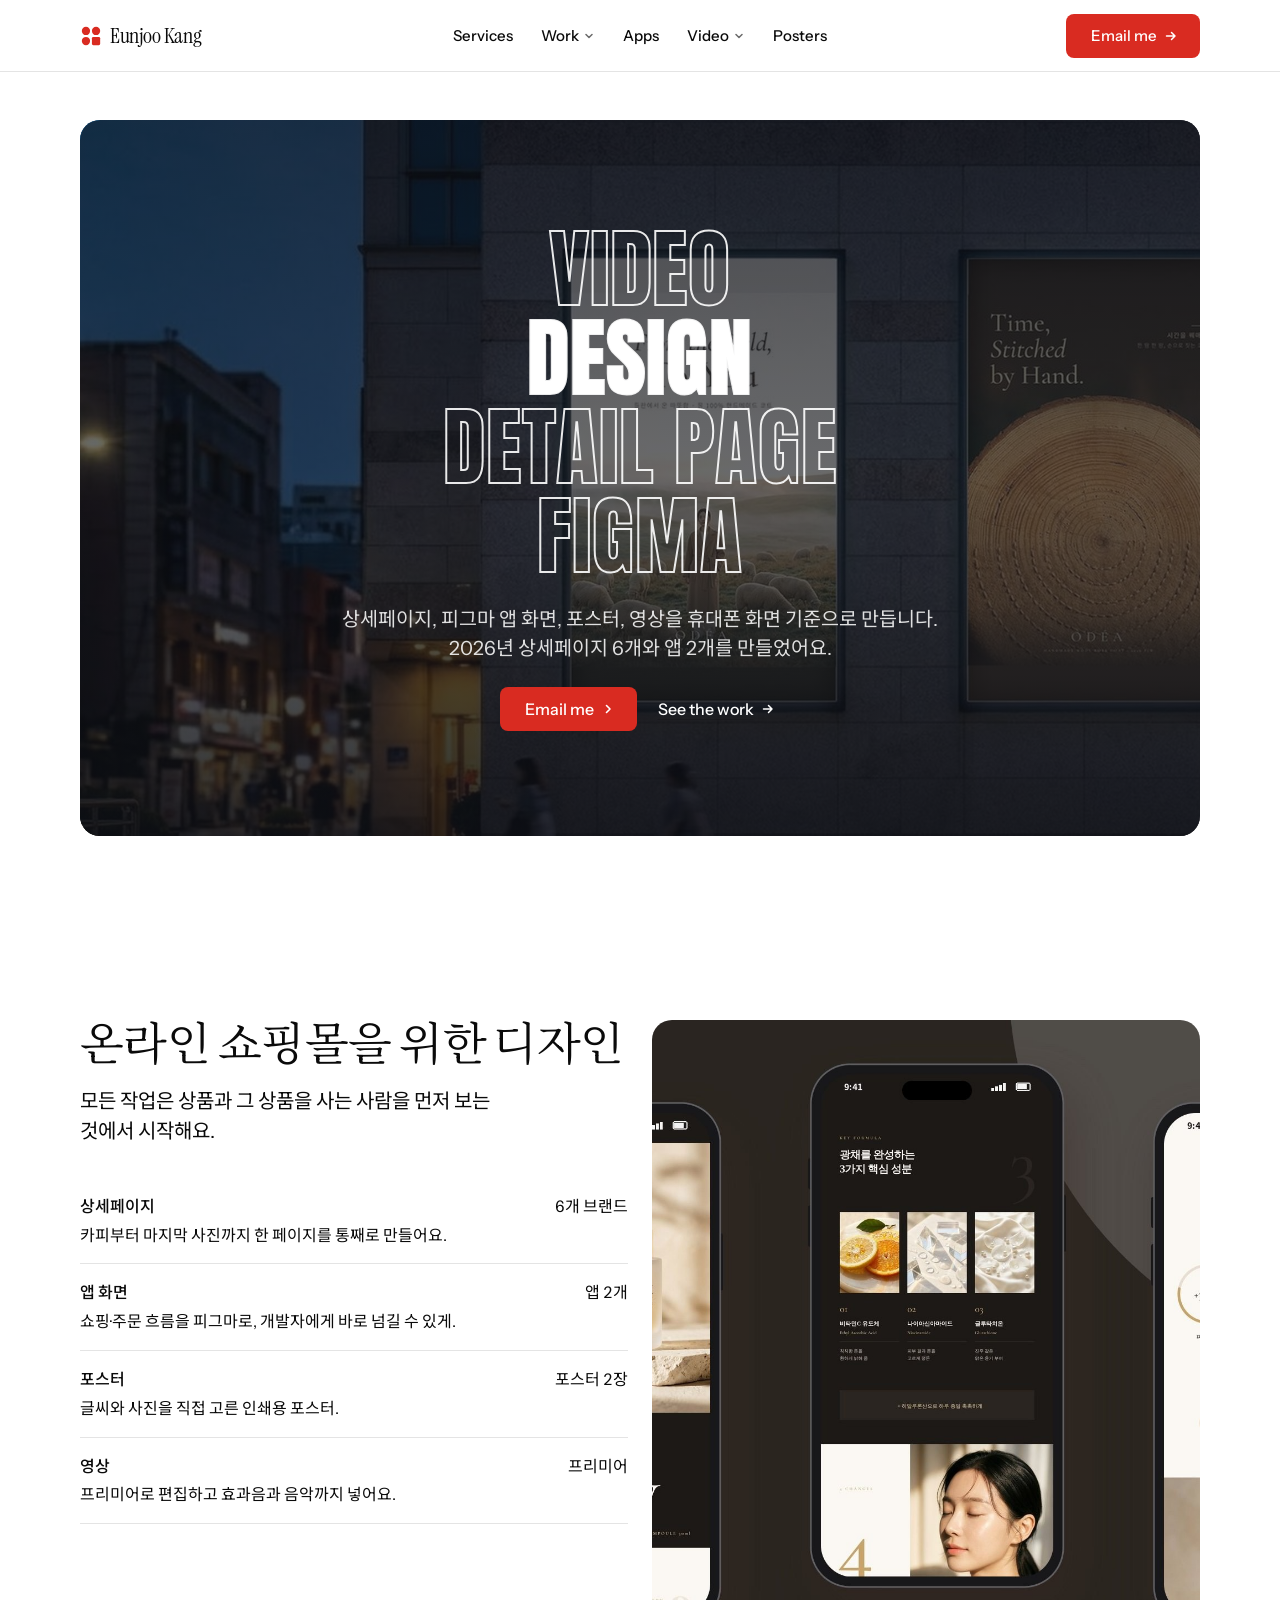
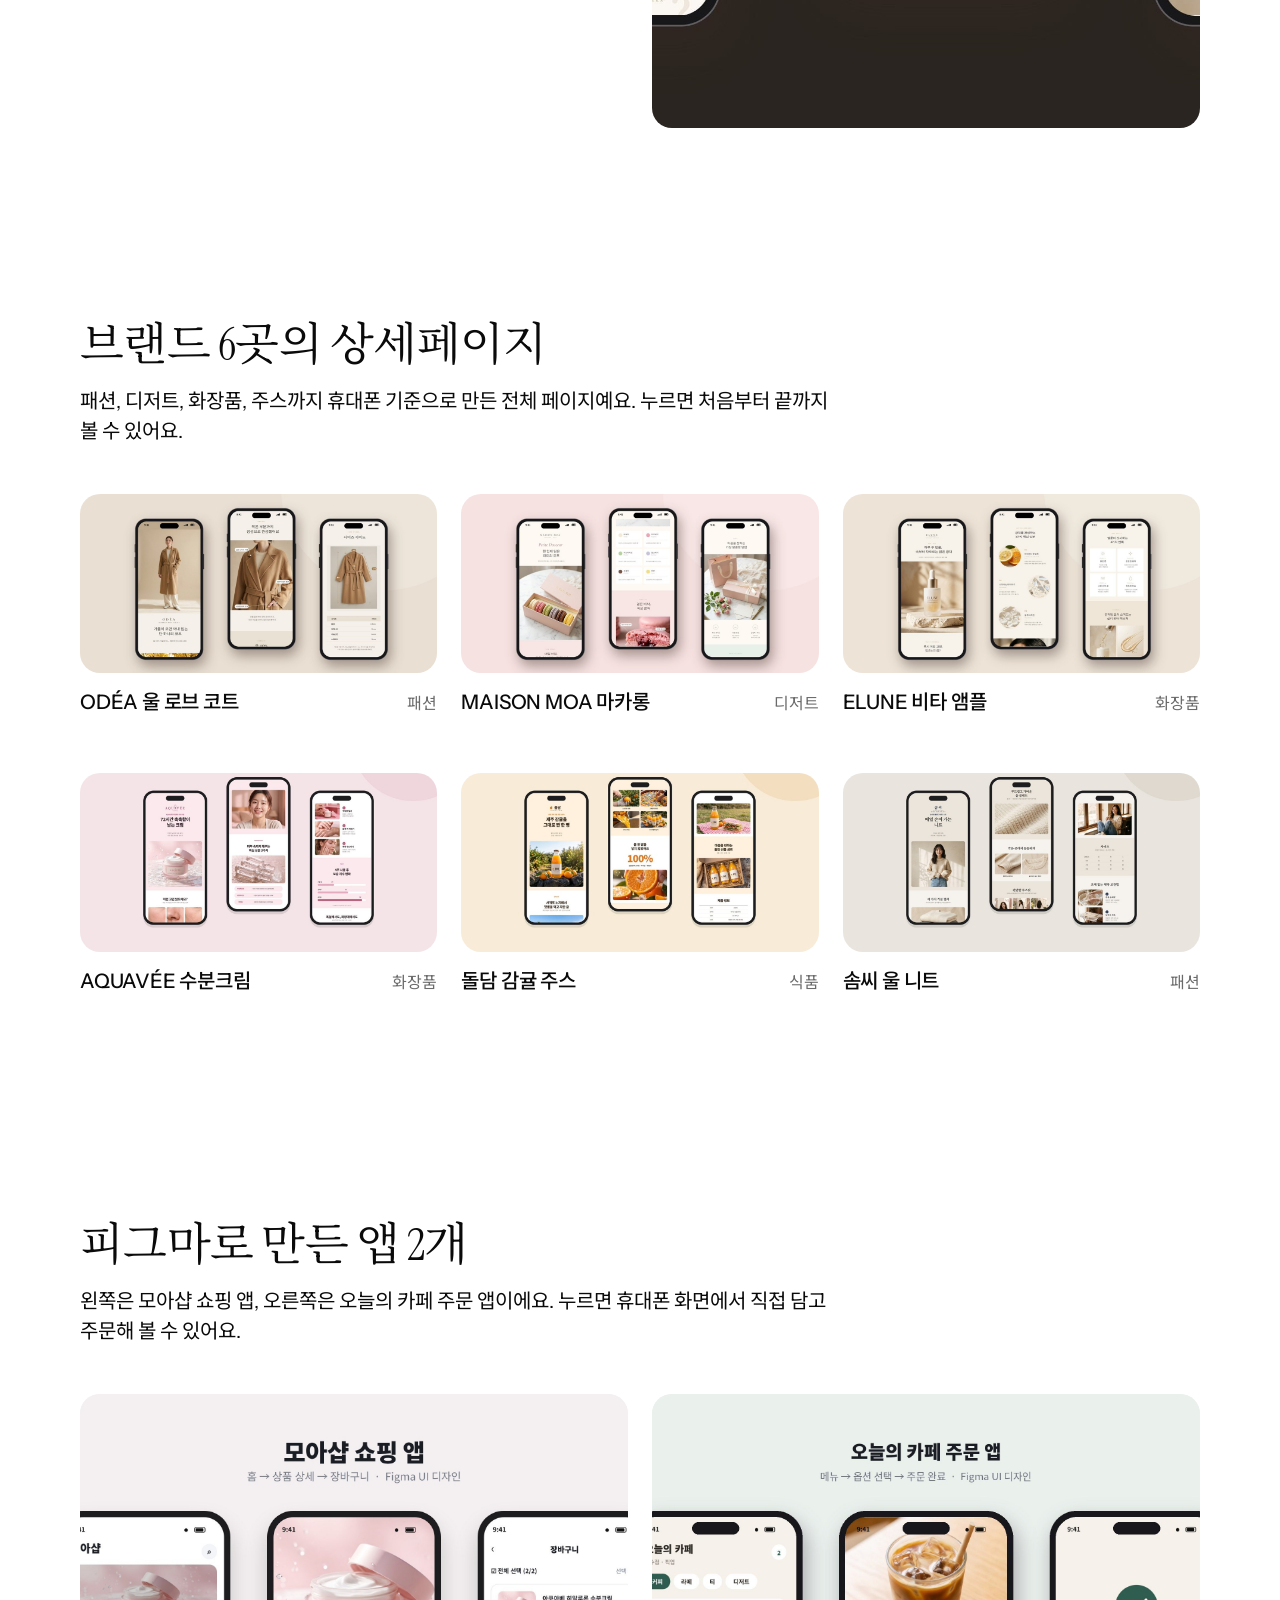
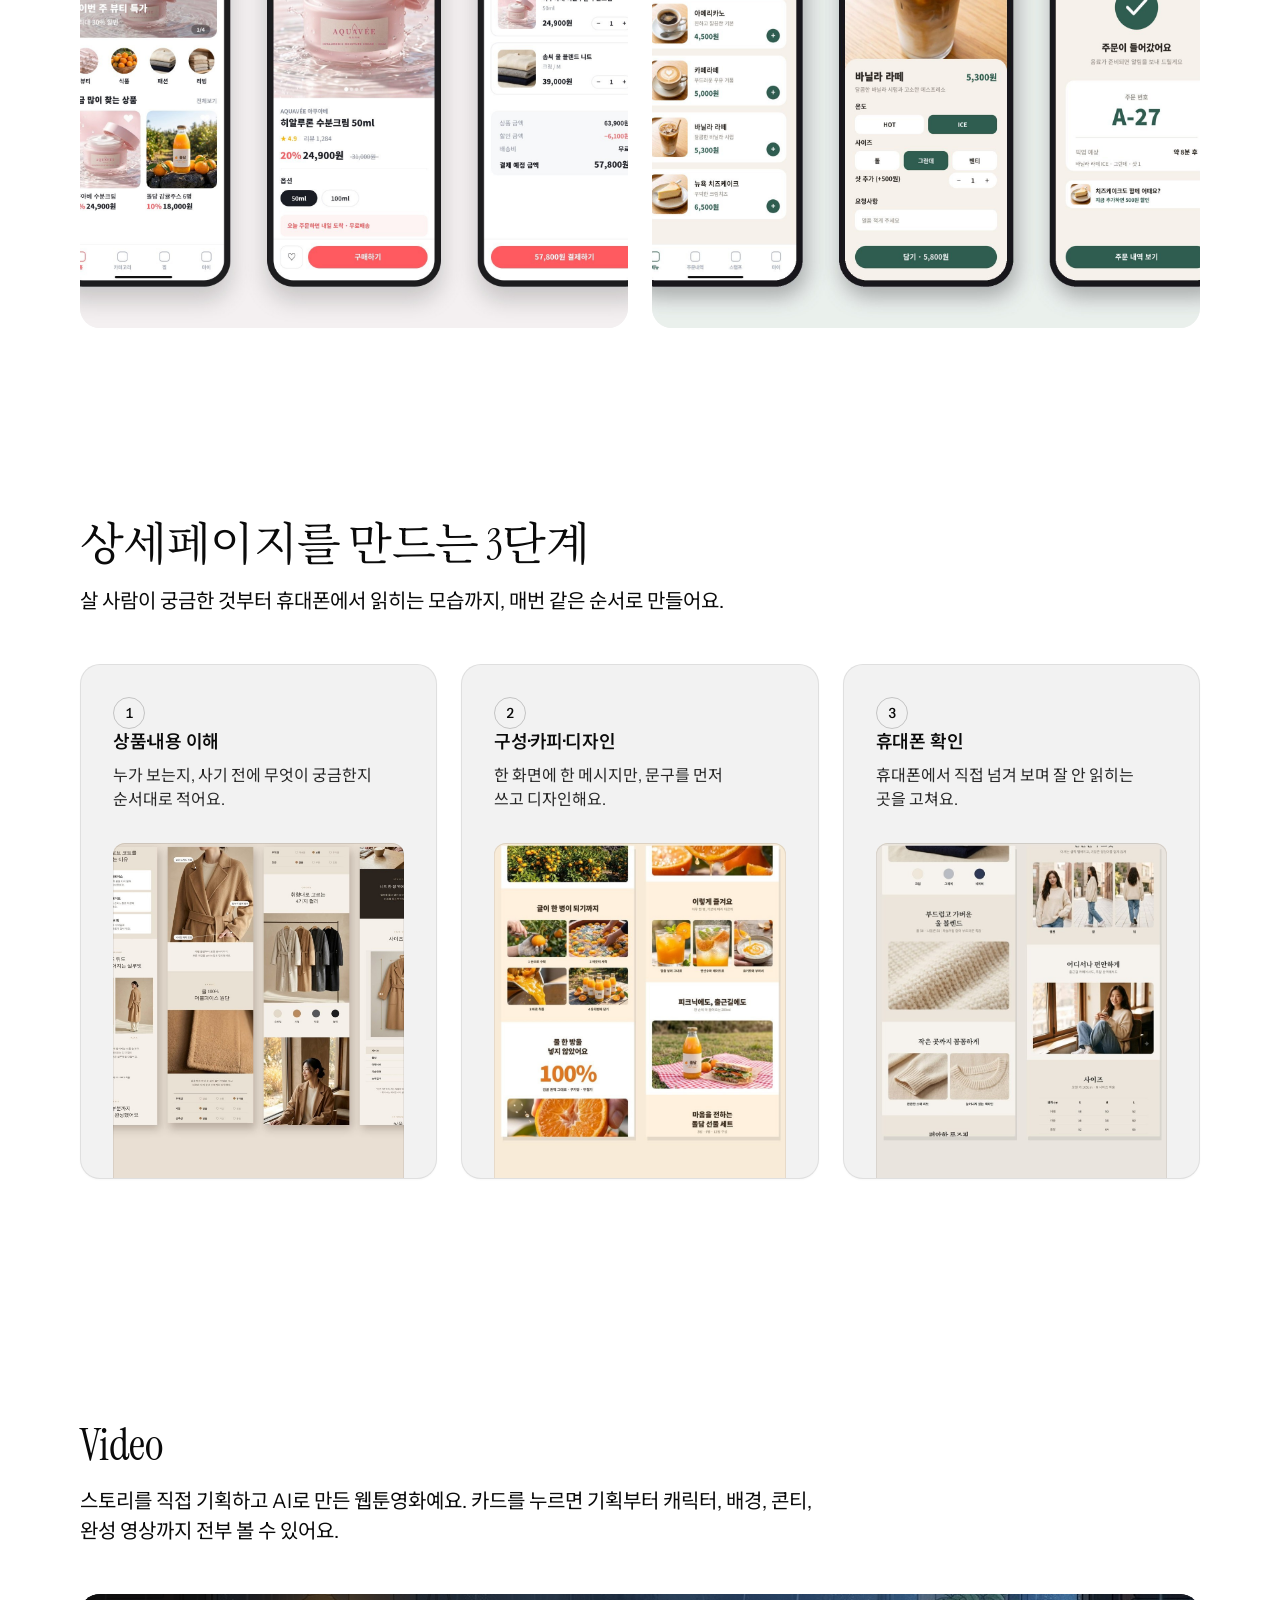
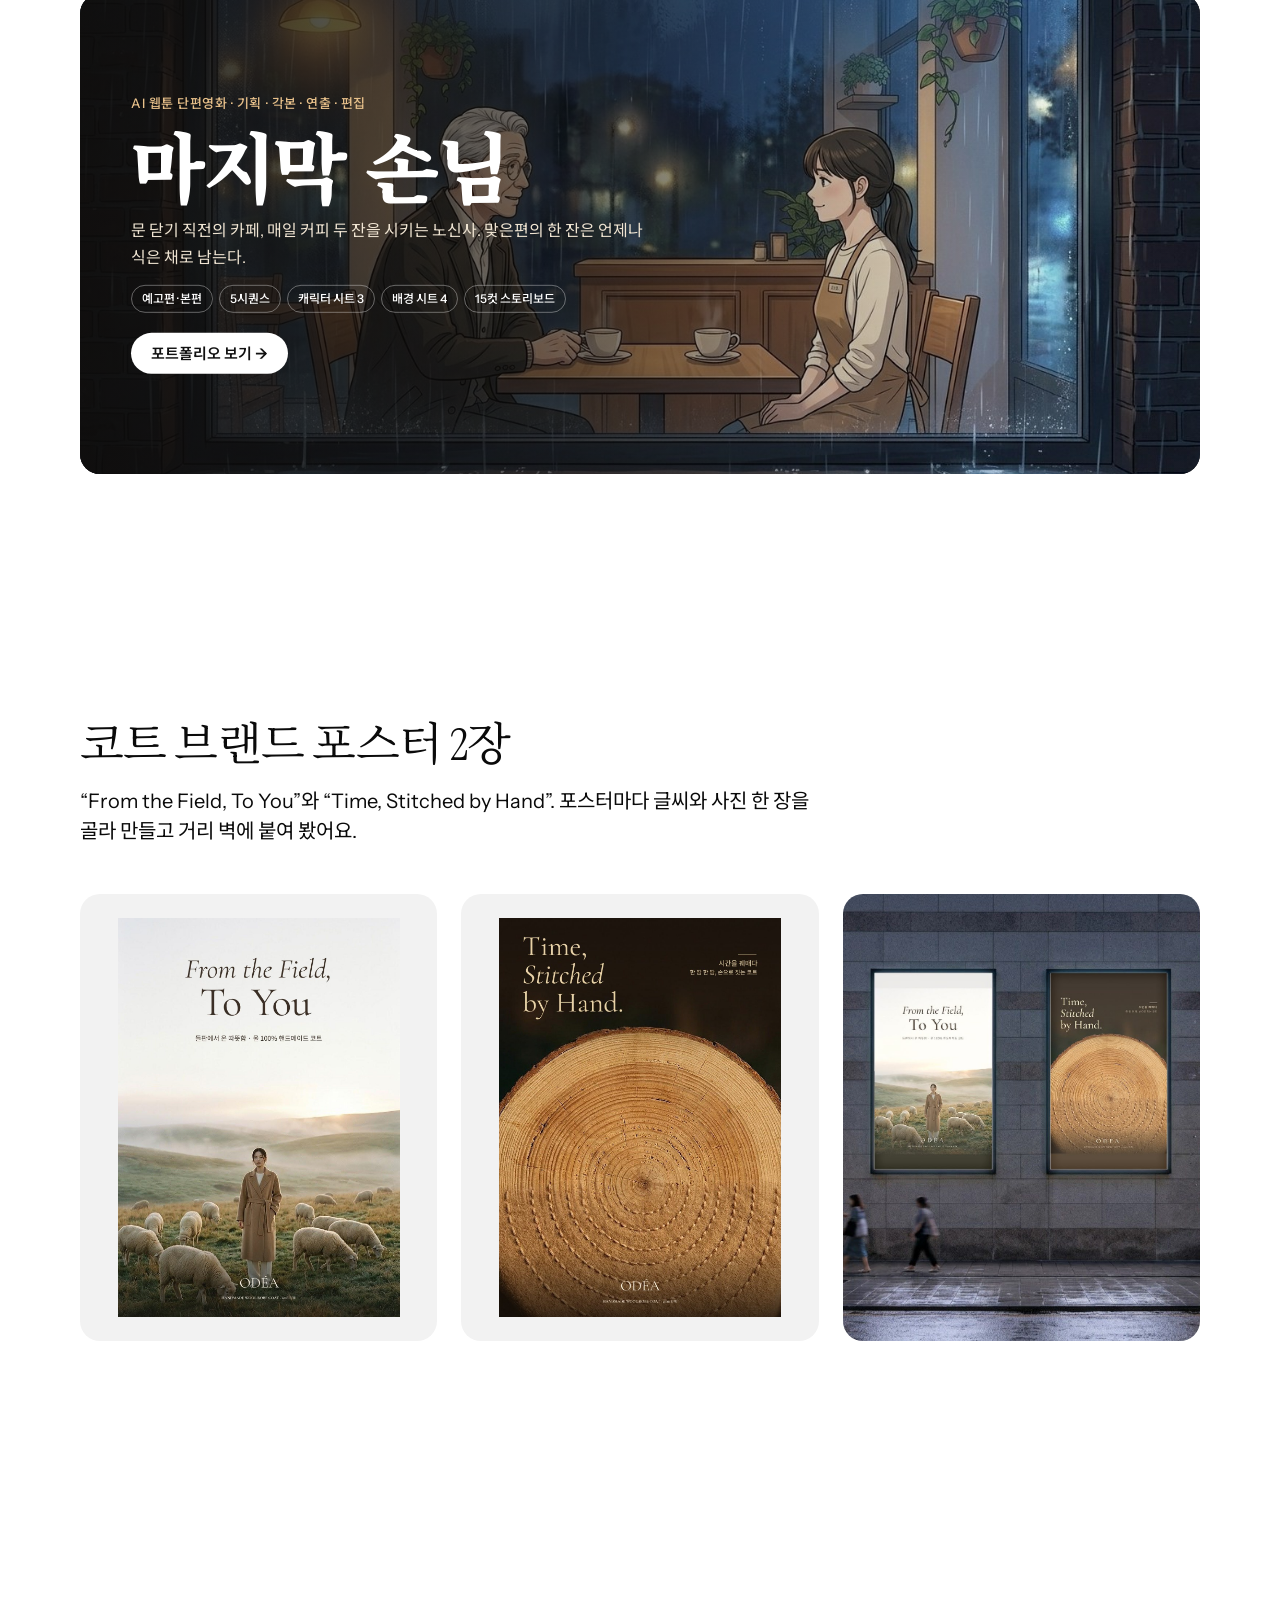
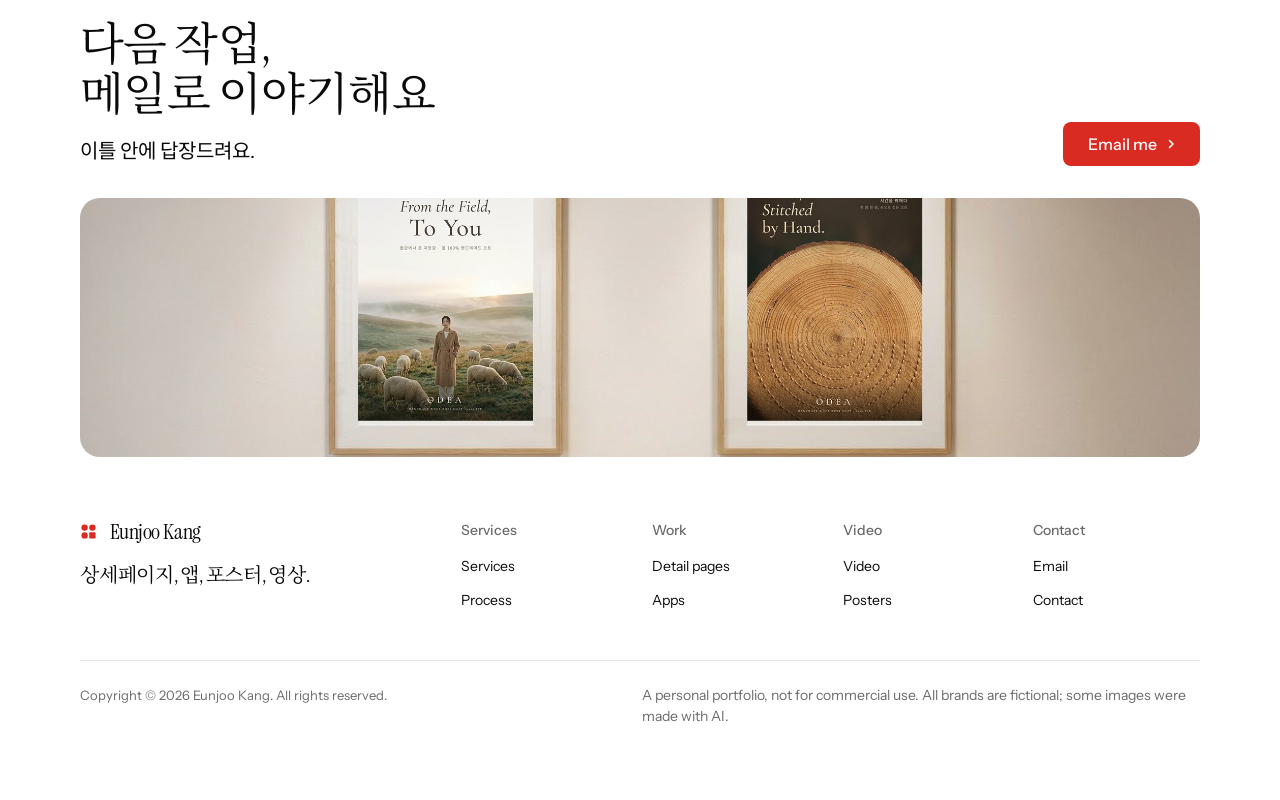
==== index.html @ cfdccb3b "포트폴리오_강은주" ====
<!doctype html><html><head><meta charset=utf8><meta name=viewport content="width=device-width,initial-scale=1,viewport-fit=cover"><style>:root{color-scheme:light;box-sizing:border-box;padding-top:env(safe-area-inset-top,0px);padding-bottom:env(safe-area-inset-bottom,0px)}html{scroll-padding-top:env(safe-area-inset-top,0px)}body{margin:0;padding:0;font:14px -apple-system,BlinkMacSystemFont,sans-serif;background:#fff;color:#000}img{max-width:100%}[hidden]:not([hidden=until-found i]){display:none!important}</style></head><body>
<title>Eunjoo Kang Portfolio</title>
<script>(function(h){h.lang="ko";h.dataset.type="service";h.dataset.radius="soft";h.dataset.buttons="arrow";h.setAttribute("data-motion","")})(document.documentElement)</script>
<meta name="description" content="강은주(Eunjoo Kang) 포트폴리오: 상세페이지, 피그마 앱 화면, 포스터, 영상.">
<meta name="site-kind" content="other">
<meta name="page-type" content="service">
<link rel="preconnect" href="https://fonts.googleapis.com">
<link rel="preconnect" href="https://fonts.gstatic.com" crossorigin>
<link href="https://fonts.googleapis.com/css2?family=Anton&family=Instrument+Serif&family=Instrument+Sans:wdth,wght@75..100,400..600&family=Noto+Sans+KR:wght@400;500;600;700;800;900&family=Noto+Serif+KR:wght@400&display=swap" rel="stylesheet">
<link rel="stylesheet" href="assets/system.css">
<link rel="stylesheet" href="assets/ui/cards.css">
<link rel="stylesheet" href="assets/motion/motion.css">
<link rel="stylesheet" href="assets/backgrounds/backgrounds.css">
<link rel="stylesheet" href="assets/layout/layout.css">
<link rel="stylesheet" href="assets/icons/icon.css">
<link rel="stylesheet" href="apps.css">
<style>
:root {
  --p-bg: #ffffff; --p-surface: #f2f2f2; --p-ink: #0a0a0a; --p-muted: #6b6b6b;
  --p-accent: #d92b21; --p-accent-ink: #ffffff; --p-action: #d92b21; --p-action-ink: #ffffff;
  --p-inv-bg: #000000; --p-inv-surface: #010101; --p-inv-ink: #ffffff; --p-inv-muted: #868686;
  --p-inv-accent: #d92b21; --p-inv-accent-ink: #ffffff; --p-inv-action: #d92b21; --p-inv-action-ink: #ffffff;
  --font-display: "Instrument Serif", "Noto Serif KR", Georgia, serif;
  --font-text: "Instrument Sans", "Noto Sans KR", system-ui, sans-serif;
  --display-weight: 400;
  --display-tracking: -0.012em;
  --display-tracking-xl: -0.016em;
  --ly-scale: 1.12;
}
</style>
<script src="assets/backgrounds/backgrounds.js"></script>
<!-- page CSS: only what sits inside a visual -->
<style>
  #work .tile__media { --tile-ratio: 2 / 1; }
  #apps .frame { --ratio: 66.6667%; }
  #films .frame { --ratio: 56.25%; background: var(--ink); }
  #films .frame > .frame__img { object-fit: cover; }
  #process .panel { --p-h: 336px; }
  #posters .tile__media { --tile-ratio: 4 / 5; }
  #posters .tile--poster .tile__media > img { object-fit: contain; padding: var(--s-5); }
  @media (min-width: 1024px) and (max-width: 1279px) {
    #process .grid > .card { grid-column: span 4; }
  }
  @media (min-width: 640px) and (max-width: 1023px) {
    #process .grid { grid-template-columns: repeat(3, minmax(0, 1fr)); }
    #process .grid > .card { grid-column: auto; }
    #process .panel { --p-h: 380px; }
    #work .grid, #posters .grid, #apps .grid, #films .grid { grid-template-columns: repeat(2, minmax(0, 1fr)); }
    #work .grid > .tile, #posters .grid > .tile, #apps .grid > .frame, #films .grid > .frame { grid-column: auto; }
    #posters .tile__media { --tile-ratio: 3 / 4; }
    #posters .tile--street { display: none; }
  }
  @media (max-width: 639px) {
    #process .panel { --p-h: 280px; }
    #services .frame--fill { height: 140px; min-height: 140px; }
    #work .grid { grid-template-columns: repeat(2, minmax(0, 1fr)); }
    #work .grid > .tile { grid-column: auto; }
    #posters .grid { grid-template-columns: minmax(0, 1fr); }
    #posters .grid > .tile { grid-column: auto; }
    #posters .tile--street .tile__media { --tile-ratio: 16 / 9; }
    #work .tile__media { --tile-ratio: 16 / 10; }
  }
  /* hero: the typing loop over the photograph (four outline lines fill white one by one, then the name types) */
  .sr-only { position: absolute; width: 1px; height: 1px; overflow: hidden; clip-path: inset(50%); white-space: nowrap; }
  .hero--film .hero__media { position: relative; }
  .hero--film .hero__media::after { content: ""; position: absolute; inset: 0; z-index: 1; border-radius: inherit;
    background: linear-gradient(to bottom, rgba(14, 16, 22, .74), rgba(14, 16, 22, .62) 50%, rgba(14, 16, 22, .86)); }
  .type-hero { position: absolute; inset: 0; z-index: 2; display: flex; flex-direction: column; align-items: center; justify-content: center;
    gap: var(--s-5); padding: var(--s-6); text-align: center; color: #fff; }
  .type-hero .hero__lead { color: rgba(255, 255, 255, .86); max-width: 46ch; margin: 0; }
  .type-hero .btn-row { justify-content: center; }
  .type-hero .btn--secondary { color: #fff; }
  .type-hero .ly-play { position: absolute; right: var(--s-6); bottom: var(--s-6); }
  .hero-stage { display: grid; place-items: center; min-height: calc(4 * clamp(30px, min(9vw, 9.5vh), 120px) * 1.04); }
  .hero-stage > * { grid-area: 1 / 1; }
  .hero-lines { display: flex; flex-direction: column; align-items: center; transition: opacity .5s ease, transform .5s ease;
    font: 400 clamp(30px, min(9vw, 9.5vh), 120px)/1.04 "Anton", "Arial Narrow", Impact, sans-serif; letter-spacing: .01em; }
  .hero-lines.is-gone { opacity: 0; transform: scale(.96); pointer-events: none; }
  .line { color: transparent; -webkit-text-stroke: 2px rgba(255, 255, 255, .9); text-decoration: none; transition: color .35s ease;
    opacity: 0; transform: translateY(40%); animation: rise .8s cubic-bezier(.2, .7, .2, 1) forwards; }
  .line:nth-child(2) { animation-delay: .15s; } .line:nth-child(3) { animation-delay: .3s; } .line:nth-child(4) { animation-delay: .45s; }
  @keyframes rise { to { opacity: 1; transform: none; } }
  .line.is-fill, .line:hover, .line:focus-visible { color: #fff; }
  .hero-name { visibility: hidden; margin: 0; white-space: pre-line; color: #fff;
    font: 400 clamp(32px, min(5.4vw, 7.8vh), 76px)/1.1 "Anton", "Arial Narrow", Impact, sans-serif; letter-spacing: .03em; }
  .hero-name.is-on { visibility: visible; }
  .caret { display: inline-block; width: .06em; height: .8em; margin-left: .08em; vertical-align: -.02em; background: #fff; animation: blink .9s steps(1) infinite; }
  @keyframes blink { 50% { opacity: 0; } }
  @media (max-width: 639px) { .line { -webkit-text-stroke-width: 1.5px; } .type-hero .btn-row { width: 100%; } .type-hero .ly-play { display: none; } }
  @media (prefers-reduced-motion: reduce) { .line, .caret { animation: none; opacity: 1; transform: none; } }
  :lang(ko) h1, :lang(ko) h2, :lang(ko) h3, :lang(ko) p, :lang(ko) li { word-break: keep-all; }
  /* work popup: the long detail page, then its mockups, scrolled inside a window over the page */
  dialog.viewer { width: min(920px, 100vw - 32px); max-height: calc(100svh - 48px); padding: 0; border: 0; border-radius: var(--r-lg);
    background: var(--g-main, #fff); color: var(--ink); overflow: hidden; display: none; flex-direction: column; }
  dialog.viewer[open] { display: flex; }
  dialog.viewer::backdrop { background: rgba(10, 10, 10, .62); }
  .viewer__bar { display: flex; align-items: center; justify-content: space-between; gap: var(--s-4); padding: var(--s-4) var(--s-5); border-bottom: 1px solid rgba(10, 10, 10, .12); }
  .viewer__title { font: var(--display-weight) var(--t-h3, 28px)/1.2 var(--font-display); margin: 0; }
  .viewer__body { overflow-y: auto; display: flex; flex-direction: column; align-items: center; gap: var(--s-5); padding: var(--s-5); background: var(--surface); }
  .viewer__body > img, .viewer__body > video { display: block; width: 100%; max-width: 860px; height: auto; border-radius: var(--r-sm); background: #fff; }
  .viewer__body > img.is-long { max-width: 480px; }
  .viewer__msg:empty { display: none; }
  /* admin page (#admin): replaces the site while open */
  html.is-admin header.nav, html.is-admin main, html.is-admin footer.closing { display: none !important; }
  .admin { max-width: 1120px; margin: 0 auto; padding: 48px max(16px, env(safe-area-inset-left, 0px)) 96px max(16px, env(safe-area-inset-right, 0px)); font-family: var(--font-text); color: var(--ink); }
  .admin__head { display: flex; align-items: center; justify-content: space-between; gap: 16px; }
  .admin h1 { font: var(--display-weight) 40px/1.1 var(--font-display); margin: 0; }
  .admin h2 { font: var(--display-weight) 28px/1.2 var(--font-display); margin: 48px 0 16px; }
  .admin h3 { font: 500 18px/1.3 var(--font-text); margin: 0; }
  .admin__note { color: var(--muted); font-size: 15px; line-height: 1.6; margin: 12px 0 0; max-width: 70ch; }
  .admin__grid { display: grid; grid-template-columns: repeat(auto-fill, minmax(220px, 1fr)); gap: 16px; }
  .admin__grid--small { grid-template-columns: repeat(auto-fill, minmax(150px, 1fr)); margin-top: 12px; }
  .admin__card { display: grid; gap: 10px; align-content: start; padding: 12px; border: 1px solid rgba(10, 10, 10, .12); border-radius: var(--r-md); background: #fff; }
  .admin__thumb { aspect-ratio: 4 / 3; border-radius: var(--r-sm); background: var(--surface); overflow: hidden; display: grid; place-items: center; }
  .admin__thumb > img, .admin__thumb > video { width: 100%; height: 100%; object-fit: cover; }
  .admin__empty { color: var(--muted); font-size: 14px; }
  .admin__name { margin: 0; font-size: 15px; font-weight: 500; }
  .admin__row { display: flex; flex-wrap: wrap; align-items: center; gap: 8px; justify-content: space-between; }
  .admin__card .admin__row { justify-content: flex-start; }
  .admin__work { padding: 16px 0; border-bottom: 1px solid rgba(10, 10, 10, .12); }
  .admin__btn { font: 500 14px/1 var(--font-text); height: 36px; padding: 0 16px; display: inline-flex; align-items: center; border-radius: 999px; border: 1px solid rgba(10, 10, 10, .2); background: #fff; color: var(--ink); cursor: pointer; text-decoration: none; }
  .admin__btn--primary { background: var(--action); color: #fff; border-color: transparent; }
  .viewer__close { font: 500 14px/1 var(--font-text); height: 36px; padding: 0 16px; border-radius: 999px; border: 1px solid rgba(10, 10, 10, .2); background: #fff; color: var(--ink); cursor: pointer; }
  .showreel-video { position: absolute; inset: 0; z-index: 5; width: 100%; height: 100%; background: #000; border-radius: inherit; }
  .save-toast { position: fixed; left: 50%; bottom: calc(24px + env(safe-area-inset-bottom, 0px)); transform: translateX(-50%); z-index: 50; margin: 0;
    padding: 12px 20px; border-radius: 999px; background: var(--ink); color: #fff; font: 500 14px/1.4 var(--font-text); max-width: calc(100vw - 32px); text-align: center; }
  [data-gallery] { cursor: zoom-in; }
  /* owner-only login chip, admin bar and login page (nobody else ever sees these) */
  .nav__login { font: 500 14px/36px var(--font-text); height: 36px; padding: 0 14px; margin-right: 10px; border-radius: 999px; border: 1px solid rgba(10,10,10,.2); color: var(--ink); text-decoration: none; white-space: nowrap; }
  .nav__login[hidden], .owner-bar[hidden] { display: none !important; }
  .owner-bar { position: fixed; left: 50%; bottom: calc(16px + env(safe-area-inset-bottom, 0px)); transform: translateX(-50%); z-index: 40; display: flex; align-items: center; gap: 12px; padding: 8px 8px 8px 18px; border-radius: 999px; background: var(--ink); color: #fff; font: 500 14px/1 var(--font-text); box-shadow: 0 8px 24px rgba(0,0,0,.2); white-space: nowrap; }
  .owner-bar a { color: #111; background: #fff; padding: 9px 14px; border-radius: 999px; text-decoration: none; }
  .login-box { max-width: 440px; margin: 12vh auto 0; padding: 36px 32px; border: 1px solid rgba(10,10,10,.12); border-radius: var(--r-lg); background: #fff; text-align: center; }
  .login-box h1 { font: var(--display-weight) 32px/1.2 var(--font-display); margin: 0 0 12px; }
  .login-box p { color: var(--muted); font-size: 15px; line-height: 1.6; margin: 0 0 20px; }
  .login-box .admin__row { justify-content: center; }
  .admin__text { display: grid; gap: 8px; padding: 14px; border: 1px solid rgba(10,10,10,.12); border-radius: var(--r-md); background: #fff; }
  .admin__text textarea { font: 400 15px/1.6 var(--font-text); width: 100%; min-height: 96px; padding: 10px 12px; border: 1px solid rgba(10,10,10,.2); border-radius: var(--r-sm); resize: vertical; box-sizing: border-box; }
  .admin__texts { display: grid; grid-template-columns: repeat(auto-fill, minmax(320px, 1fr)); gap: 16px; }
  /* films: the AI webtoon film card opens its whole portfolio page in the popup */
  .films-grid { align-content: start; row-gap: var(--s-5); }
  .film-feature { position: relative; display: block; aspect-ratio: 21 / 9; border-radius: var(--r-lg); overflow: hidden; color: #fff; text-decoration: none; cursor: pointer; background: #1c1714; }
  .film-feature > img { position: absolute; inset: 0; width: 100%; height: 100%; object-fit: cover; transition: transform .6s ease; }
  .film-feature:hover > img { transform: scale(1.03); }
  .film-feature::after { content: ""; position: absolute; inset: 0; background: linear-gradient(90deg, rgba(14,12,10,.88) 0%, rgba(14,12,10,.55) 45%, rgba(14,12,10,.05) 80%); }
  .film-feature__in { position: absolute; z-index: 1; left: clamp(20px, 4vw, 56px); top: 50%; transform: translateY(-50%); width: min(520px, 80%); display: flex; flex-direction: column; gap: 14px; }
  .film-feature__tag { font: 500 13px/1.4 var(--font-text); color: #e7c08a; letter-spacing: .04em; }
  .film-feature__title { font: 900 clamp(40px, 6vw, 84px)/1 "Noto Serif KR", serif; letter-spacing: -.04em; }
  .film-feature__log { font: 400 16px/1.7 var(--font-text); color: #efe4d2; }
  .film-feature__chips { display: flex; flex-wrap: wrap; gap: 6px; }
  .film-feature__chips span { font: 500 12px/1 var(--font-text); padding: 7px 10px; border-radius: 999px; border: 1px solid rgba(255,255,255,.35); }
  .film-feature__cta { align-self: flex-start; margin-top: 6px; font: 600 15px/1 var(--font-text); background: #fff; color: #111; padding: 13px 20px; border-radius: 999px; }
  .films-sub { margin: 8px 0 0; color: var(--muted); font-size: 15px; }
  dialog.viewer.is-page { width: min(1240px, 100vw - 32px); height: calc(100svh - 48px); }
  .viewer__body.is-page { padding: 0; gap: 0; display: block; overflow: hidden; flex: 1 1 auto; min-height: 0; }
  .viewer__open, .viewer__close { white-space: nowrap; flex: none; }
  dialog.viewer.is-page .viewer__title { font-size: 24px; }
  .viewer__frame { display: block; width: 100%; height: 100%; border: 0; background: #f4ede1; }
  .viewer__open { font: 500 14px/36px var(--font-text); height: 36px; padding: 0 16px; border-radius: 999px; border: 1px solid rgba(10,10,10,.2); color: var(--ink); text-decoration: none; margin-left: auto; margin-right: 8px; }
  .viewer__open[hidden] { display: none; }
  @media (max-width: 639px) {
    .film-feature { aspect-ratio: 4 / 5; }
    .film-feature::after { background: linear-gradient(0deg, rgba(14,12,10,.92) 0%, rgba(14,12,10,.6) 55%, rgba(14,12,10,.1) 100%); }
    .film-feature__in { top: auto; bottom: 20px; transform: none; width: auto; right: 20px; }
    .film-feature__log { font-size: 14px; }
    dialog.viewer.is-page { width: 100vw; max-width: 100vw; height: 100svh; max-height: 100svh; border-radius: 0; }
    dialog.viewer.is-page .viewer__title { font-size: 18px; }
    dialog.viewer.is-page .viewer__open { display: none; }
    dialog.viewer.is-page .viewer__bar { padding: 12px 16px; }
  }
  .footer__note { color: var(--muted); font-size: var(--t-small); max-width: 62ch; }
  /* any window size: a section keeps at least its screens and grows past them rather than overlap the next */
  main > :is(section, .section):not(.hero), footer.closing {
    height: auto; min-height: calc(var(--h, 1) * 100vh); min-height: calc(var(--h, 1) * 100svh);
    display: flex; flex-direction: column;
  }
  main > :is(section, .section):not(.hero) > .wrap, footer.closing > .wrap { flex: 1 0 auto; height: auto; min-height: 0; }
  main > :is(section, .section):not(.hero) > .wrap > .fill { flex: 1 0 auto; }
  main > .hero { height: max(100svh, 660px); }
  @media (max-width: 639px) {
    main > :is(section, .section):not(.hero), footer.closing {
      height: auto; min-height: calc(var(--hm, var(--h, 1)) * 100vh); min-height: calc(var(--hm, var(--h, 1)) * 100svh);
    }
    main > .hero { height: max(100svh, 600px); }
  }
</style>
<!-- type: service (site-kind other: a design portfolio)
     deal: hero film, nav nav-centre, close close-photo, footer footer-columns (footer-visit dealt again: no door), rhythm space, buttons arrow, mark dots
     palette white-signal-red, type instrument-serif, radius soft
     screens: hero 1 · services 1 · work 1 · apps 1 · process 1 · films 1 · posters 1 · closing 1 -->

<header class="nav nav--centre">
  <div class="wrap nav__bar">
    <a class="nav__logo" href="#top"><span class="mark" data-mark="dots" aria-hidden="true"></span>Eunjoo Kang</a>
    <nav class="nav__links" aria-label="Main">
      <div class="nav__item"><a class="nav__link" href="#services">Services</a></div>
      <div class="nav__item">
        <a class="nav__link" href="#work">Work <svg class="chev" viewBox="0 0 12 12" aria-hidden="true"><path d="M3 4.5l3 3 3-3" fill="none" stroke="currentColor" stroke-width="1.5" stroke-linecap="round" stroke-linejoin="round"/></svg></a>
        <div class="nav__menu">
          <div class="wrap grid">
            <div class="menu-col span-3">
              <p class="t-label">Detail pages</p>
              <a href="#work">ODÉA<span>울 로브 코트 · 패션</span></a>
              <a href="#work">MAISON MOA<span>수제 마카롱 · 디저트</span></a>
              <a href="#work">AQUAVÉE<span>수분크림 · 화장품</span></a>
            </div>
            <div class="menu-col span-3">
              <p class="t-label">Design</p>
              <a href="#apps">App screens<span>피그마로 만든 앱 2개</span></a>
              <a href="#posters">Posters<span>인쇄용 포스터 2장</span></a>
              <a href="#films">Video<span>AI 웹툰영화</span></a>
            </div>
            <a class="menu-card span-3 start-10" href="#work">
              <div class="panel"><img class="frame__img" src="images/works/somsi-thumb.jpg" alt="SOMSI wool knit detail page" data-source="client" data-subject="detail page"></div>
              <span class="t-card">솜씨 울 니트</span>
              <span class="t-small muted">가장 최근 상세페이지</span>
            </a>
          </div>
        </div>
      </div>
      <div class="nav__item"><a class="nav__link" href="#apps">Apps</a></div>
      <div class="nav__item">
        <a class="nav__link" href="#films">Video <svg class="chev" viewBox="0 0 12 12" aria-hidden="true"><path d="M3 4.5l3 3 3-3" fill="none" stroke="currentColor" stroke-width="1.5" stroke-linecap="round" stroke-linejoin="round"/></svg></a>
        <div class="nav__menu">
          <div class="wrap grid">
            <div class="menu-col span-3">
              <p class="t-label">AI 웹툰영화</p>
              <a href="#films" data-open="last-guest">마지막 손님<span>시퀀스 · 캐릭터 · 배경 · 15컷 콘티</span></a>
            </div>
            <a class="menu-card span-3 start-10" href="#films" data-open="last-guest">
              <div class="panel"><img class="frame__img" src="films/last-guest/img/c12.jpg" alt="마지막 손님 한 장면"></div>
              <span class="t-card">마지막 손님</span>
              <span class="t-small muted">가장 최근 Video 작업</span>
            </a>
          </div>
        </div>
      </div>
      <div class="nav__item"><a class="nav__link" href="#posters">Posters</a></div>
    </nav>
    <div class="nav__actions">
      <a class="nav__login" href="#login" hidden>관리자</a>
      <a class="btn btn--primary" href="mailto:hello@eunjookang.example">Email me</a>
    </div>
    <button class="nav__toggle" type="button" aria-expanded="false" aria-label="Menu">
      <svg width="18" height="18" viewBox="0 0 18 18" aria-hidden="true"><path d="M2 5h14M2 13h14" stroke="currentColor" stroke-width="1.6" stroke-linecap="round"/></svg>
    </button>
  </div>
</header>

<main id="top">
  <!-- HERO (film). CLIENT FILE showreel: put your film in videos/showreel.mp4 and write that path in data-film below;
       until then the play button stays hidden. -->
  <section class="hero hero--film" aria-labelledby="hero-h">
    <div class="wrap"><div class="hero-text hero__in">
      <div class="hero__media hero__fill">
        <img data-slot="hero-photo" src="images/hero-poster.jpg" alt="Two posters by Eunjoo Kang on a stone wall in a city street at dusk" style="--ly-pos: 50% 50%; --ly-pos-phone: 72% 50%" fetchpriority="high" data-source="client" data-subject="poster mockup">
        <div class="type-hero">
          <h1 id="hero-h" class="sr-only">Eunjoo Kang, detail page and app designer</h1>
          <!-- the typing loop: data-name is the line typed (a / starts a new line); data-step, data-type and data-hold are times in ms -->
          <div class="hero-stage" data-name="EUNJOO KANG / PORTFOLIO" data-step="900" data-type="90" data-hold="2500">
            <nav class="hero-lines" aria-label="Work">
              <a class="line" href="#films">VIDEO</a>
              <a class="line" href="#posters">DESIGN</a>
              <a class="line" href="#work">DETAIL PAGE</a>
              <a class="line" href="#apps">FIGMA</a>
            </nav>
            <p class="hero-name" aria-hidden="true"><span id="typed"></span><span class="caret"></span></p>
          </div>
          <p class="hero__lead" data-text="hero-lead" data-text-name="첫 화면 소개 글">상세페이지, 피그마 앱 화면, 포스터, 영상을 휴대폰 화면 기준으로 만듭니다. 2026년 상세페이지 6개와 앱 2개를 만들었어요.</p>
          <div class="btn-row"><a class="btn btn--primary" href="mailto:hello@eunjookang.example">Email me<svg class="m-arrow" viewBox="0 0 12 12" aria-hidden="true"><path class="m-arrow__stem" d="M1 6h8"/><path class="m-arrow__head" d="M4.5 2.5 8 6l-3.5 3.5"/></svg></a><a class="btn btn--secondary" href="#work">See the work</a></div>
          <button class="ly-play" type="button" data-film="" data-slot-video="showreel">
            <span class="ly-play__disc"><svg viewBox="0 0 18 18" aria-hidden="true"><path d="M4.5 2.6v12.8c0 .8.9 1.3 1.6.9l10.3-6.4c.6-.4.6-1.3 0-1.7L6.1 1.7c-.7-.4-1.6.1-1.6.9Z" fill="currentColor"/></svg></span>
            <span class="ly-play__label">Play the showreel<small>Video work, 2026</small></span>
          </button>
        </div>
      </div>
    </div></div>
  </section>

  <!-- SERVICES (services-list) -->
  <section class="section" id="services" aria-labelledby="services-h">
    <div class="wrap">
      <div class="grid grid--top fill">
        <div class="span-6 stack-6">
          <div class="section-head"><h2 id="services-h" data-text="services-title" data-text-name="하는 일 제목">온라인 쇼핑몰을 위한 디자인</h2><p data-text="services-desc" data-text-name="하는 일 설명">모든 작업은 상품과 그 상품을 사는 사람을 먼저 보는 것에서 시작해요.</p></div>
          <ul class="rows">
            <li><span class="rows__name">상세페이지</span><p>카피부터 마지막 사진까지 한 페이지를 통째로 만들어요.</p><span class="rows__value">6개 브랜드</span></li>
            <li><span class="rows__name">앱 화면</span><p>쇼핑·주문 흐름을 피그마로, 개발자에게 바로 넘길 수 있게.</p><span class="rows__value">앱 2개</span></li>
            <li><span class="rows__name">포스터</span><p>글씨와 사진을 직접 고른 인쇄용 포스터.</p><span class="rows__value">포스터 2장</span></li>
            <li><span class="rows__name">영상</span><p>프리미어로 편집하고 효과음과 음악까지 넣어요.</p><span class="rows__value">프리미어</span></li>
          </ul>
        </div>
        <div class="frame frame--photo frame--fill span-6 start-7">
          <img data-slot="services-photo" class="frame__img" src="images/works/elune-2-phone-web.jpg" alt="ELUNE ampoule detail page shown on three phones" data-source="client" data-subject="detail page mockup">
        </div>
      </div>
    </div>
  </section>

  <!-- WORK (a grid of six project pictures, two screens) -->
  <section class="section" id="work" aria-labelledby="work-h">
    <div class="wrap">
      <div class="section-head"><h2 id="work-h" data-text="work-title" data-text-name="상세페이지 제목">브랜드 6곳의 상세페이지</h2><p data-text="work-desc" data-text-name="상세페이지 설명">패션, 디저트, 화장품, 주스까지 휴대폰 기준으로 만든 전체 페이지예요. 누르면 처음부터 끝까지 볼 수 있어요.</p></div>
      <div class="grid fill">
        <a class="tile span-4" href="images/works/odea-full.jpg" data-gallery="images/works/odea-full.jpg|images/works/odea-mockup.jpg|images/works/odea-spread.jpg" data-title="ODÉA 울 로브 코트" data-key="work-odea">
          <div class="tile__media"><img data-slot="work-odea" src="images/works/odea-mockup-wide.jpg" alt="ODÉA wool robe coat detail page on three phones" loading="lazy" data-source="client" data-subject="detail page"></div>
          <div class="tile__head"><h3>ODÉA 울 로브 코트</h3><span class="tile__price muted">패션</span></div>
        </a>
        <a class="tile span-4" href="images/works/moa-full.jpg" data-gallery="images/works/moa-full.jpg|images/works/moa-mockup.jpg|images/works/moa-spread.jpg" data-title="MAISON MOA 마카롱" data-key="work-moa">
          <div class="tile__media"><img data-slot="work-moa" src="images/works/moa-mockup-wide.jpg" alt="MAISON MOA macarons detail page on three phones" loading="lazy" data-source="client" data-subject="detail page"></div>
          <div class="tile__head"><h3>MAISON MOA 마카롱</h3><span class="tile__price muted">디저트</span></div>
        </a>
        <a class="tile span-4" href="images/works/elune-1-spread.jpg" data-gallery="images/works/elune-1-phone.jpg|images/works/elune-1-spread.jpg|images/works/elune-2-phone.jpg|images/works/elune-2-spread.jpg" data-title="ELUNE 비타 앰플" data-key="work-elune">
          <div class="tile__media"><img data-slot="work-elune" src="images/works/elune-1-phone-wide.jpg" alt="ELUNE vitamin ampoule detail page on three phones" loading="lazy" data-source="client" data-subject="detail page"></div>
          <div class="tile__head"><h3>ELUNE 비타 앰플</h3><span class="tile__price muted">화장품</span></div>
        </a>
        <a class="tile span-4" href="images/works/aquavee-full.jpg" data-gallery="images/works/aquavee-full.jpg|images/works/aquavee-phone.jpg|images/works/aquavee-spread.jpg" data-title="AQUAVÉE 수분크림" data-key="work-aquavee">
          <div class="tile__media"><img data-slot="work-aquavee" src="images/works/aquavee-phone-wide.jpg" alt="AQUAVÉE moisture cream detail page on three phones" loading="lazy" data-source="client" data-subject="detail page"></div>
          <div class="tile__head"><h3>AQUAVÉE 수분크림</h3><span class="tile__price muted">화장품</span></div>
        </a>
        <a class="tile span-4" href="images/works/doldam-full.jpg" data-gallery="images/works/doldam-full.jpg|images/works/doldam-phone.jpg|images/works/doldam-spread.jpg" data-title="돌담 감귤 주스" data-key="work-doldam">
          <div class="tile__media"><img data-slot="work-doldam" src="images/works/doldam-phone-wide.jpg" alt="DOLDAM tangerine juice detail page on three phones" loading="lazy" data-source="client" data-subject="detail page"></div>
          <div class="tile__head"><h3>돌담 감귤 주스</h3><span class="tile__price muted">식품</span></div>
        </a>
        <a class="tile span-4" href="images/works/somsi-full.jpg" data-gallery="images/works/somsi-full.jpg|images/works/somsi-phone.jpg|images/works/somsi-spread.jpg" data-title="솜씨 울 니트" data-key="work-somsi">
          <div class="tile__media"><img data-slot="work-somsi" src="images/works/somsi-phone-wide.jpg" alt="SOMSI wool knit detail page on three phones" loading="lazy" data-source="client" data-subject="detail page"></div>
          <div class="tile__head"><h3>솜씨 울 니트</h3><span class="tile__price muted">패션</span></div>
        </a>
      </div>
    </div>
  </section>

  <!-- APPS (photo-pair) -->
  <section class="section" id="apps" aria-labelledby="apps-h">
    <div class="wrap">
      <div class="section-head"><h2 id="apps-h" data-text="apps-title" data-text-name="앱 제목">피그마로 만든 앱 2개</h2><p data-text="apps-desc" data-text-name="앱 설명">왼쪽은 모아샵 쇼핑 앱, 오른쪽은 오늘의 카페 주문 앱이에요. 누르면 휴대폰 화면에서 직접 담고 주문해 볼 수 있어요.</p></div>
      <div class="grid fill">
        <a class="frame frame--photo span-6" href="images/works/shop-board.jpg" data-gallery="images/works/shop-board.jpg" data-title="모아샵 쇼핑 앱" data-app="shop" data-key="app-shop" aria-label="Open the MOA shop app screens"><img data-slot="app-shop" class="frame__img" src="images/works/shop-board.jpg" alt="MOA shop app: home, product and cart screens" loading="lazy" data-source="client" data-subject="app screens"></a>
        <a class="frame frame--photo span-6" href="images/works/cafe-board.jpg" data-gallery="images/works/cafe-board.jpg" data-title="오늘의 카페 주문 앱" data-app="cafe" data-key="app-cafe" aria-label="Open the cafe ordering app screens"><img data-slot="app-cafe" class="frame__img" src="images/works/cafe-board.jpg" alt="Cafe ordering app: menu, options and order complete screens" loading="lazy" data-source="client" data-subject="app screens"></a>
      </div>
    </div>
  </section>

  <!-- PROCESS (steps) -->
  <section class="section" id="process" style="--hm: 2" aria-labelledby="process-h">
    <div class="wrap">
      <div class="section-head"><h2 id="process-h" data-text="process-title" data-text-name="작업 순서 제목">상세페이지를 만드는 3단계</h2><p data-text="process-desc" data-text-name="작업 순서 설명">살 사람이 궁금한 것부터 휴대폰에서 읽히는 모습까지, 매번 같은 순서로 만들어요.</p></div>
      <div class="grid">
        <article class="card card--row span-4">
          <span class="step-num">1</span>
          <h3>상품·내용 이해</h3>
          <p>누가 보는지, 사기 전에 무엇이 궁금한지 순서대로 적어요.</p>
          <div class="panel"><img data-slot="step-1" class="frame__img" src="images/works/odea-spread-web.jpg" alt="ODÉA detail page laid out section by section" loading="lazy" data-source="client" data-subject="detail page"></div>
        </article>
        <article class="card card--row span-4">
          <span class="step-num">2</span>
          <h3>구성·카피·디자인</h3>
          <p>한 화면에 한 메시지만, 문구를 먼저 쓰고 디자인해요.</p>
          <div class="panel"><img data-slot="step-2" class="frame__img" src="images/works/doldam-spread-web.jpg" alt="DOLDAM juice page screens side by side" loading="lazy" data-source="client" data-subject="detail page"></div>
        </article>
        <article class="card card--row span-4">
          <span class="step-num">3</span>
          <h3>휴대폰 확인</h3>
          <p>휴대폰에서 직접 넘겨 보며 잘 안 읽히는 곳을 고쳐요.</p>
          <div class="panel"><img data-slot="step-3" class="frame__img" src="images/works/somsi-spread-web.jpg" alt="SOMSI knit page screens side by side" loading="lazy" data-source="client" data-subject="detail page"></div>
        </article>
      </div>
    </div>
  </section>

  <!-- FILMS. CLIENT FILE films: put film-1.mp4 and film-2.mp4 in videos/, then add
       <source src="videos/film-1.mp4" type="video/mp4"> and the controls attribute to each video. -->
  <section class="section" id="films" aria-labelledby="films-h">
    <div class="wrap">
      <div class="section-head"><h2 id="films-h" data-text="films-title" data-text-name="Video 제목">Video</h2><p data-text="films-desc" data-text-name="영상 설명">스토리를 직접 기획하고 AI로 만든 웹툰영화예요. 카드를 누르면 기획부터 캐릭터, 배경, 콘티, 완성 영상까지 전부 볼 수 있어요.</p></div>
      <div class="grid fill films-grid">
        <a class="film-feature span-12" id="last-guest" href="films/last-guest/index.html" data-page="films/last-guest/index.html" data-title="마지막 손님 · AI 웹툰 단편영화" aria-label="마지막 손님 포트폴리오 열기">
          <img data-slot="film-lg-cover" src="films/last-guest/img/hero.jpg" alt="마지막 손님: 카페 창가에 마주 앉은 노신사와 알바생" loading="lazy">
          <span class="film-feature__in">
            <span class="film-feature__tag" data-text="lg-tag" data-text-name="마지막 손님 카드 윗줄">AI 웹툰 단편영화 · 기획 · 각본 · 연출 · 편집</span>
            <span class="film-feature__title" data-text="lg-title" data-text-name="마지막 손님 카드 제목">마지막 손님</span>
            <span class="film-feature__log" data-text="lg-log" data-text-name="마지막 손님 카드 줄거리">문 닫기 직전의 카페, 매일 커피 두 잔을 시키는 노신사. 맞은편의 한 잔은 언제나 식은 채로 남는다.</span>
            <span class="film-feature__chips"><span>예고편 · 본편</span><span>5시퀀스</span><span>캐릭터 시트 3</span><span>배경 시트 4</span><span>15컷 스토리보드</span></span>
            <span class="film-feature__cta">포트폴리오 보기 →</span>
          </span>
        </a>
      </div>
    </div>
  </section>

  <!-- POSTERS (split: text left, the two posters right) -->
  <section class="section" id="posters" style="--hm: 2" aria-labelledby="posters-h">
    <div class="wrap">
      <div class="section-head"><h2 id="posters-h" data-text="posters-title" data-text-name="포스터 제목">코트 브랜드 포스터 2장</h2><p data-text="posters-desc" data-text-name="포스터 설명">“From the Field, To You”와 “Time, Stitched by Hand”. 포스터마다 글씨와 사진 한 장을 골라 만들고 거리 벽에 붙여 봤어요.</p></div>
      <div class="grid fill">
        <a class="tile tile--poster span-4" href="images/works/poster-field.jpg" data-gallery="images/works/poster-field.jpg|images/works/poster-mockup-gallery.jpg" data-title="From the Field, To You" data-key="poster-field" aria-label="Open the poster From the Field, To You"><div class="tile__media"><img data-slot="poster-field" src="images/works/poster-field.jpg" alt="Poster: From the Field, To You" loading="lazy" data-source="client" data-subject="poster"></div></a>
        <a class="tile tile--poster span-4" href="images/works/poster-stitched.jpg" data-gallery="images/works/poster-stitched.jpg|images/works/poster-mockup-street.jpg" data-title="Time, Stitched by Hand" data-key="poster-stitched" aria-label="Open the poster Time, Stitched by Hand"><div class="tile__media"><img data-slot="poster-stitched" src="images/works/poster-stitched.jpg" alt="Poster: Time, Stitched by Hand" loading="lazy" data-source="client" data-subject="poster"></div></a>
        <a class="tile tile--street span-4" href="images/works/poster-mockup-street.jpg" data-gallery="images/works/poster-mockup-street.jpg|images/works/poster-mockup-gallery.jpg" data-title="거리 포스터 목업" data-key="poster-street" aria-label="Open the posters on a street wall"><div class="tile__media"><img data-slot="poster-street" src="images/works/poster-mockup-street.jpg" alt="Both posters on a stone wall in a street at dusk" loading="lazy" style="object-position: 50% 40%" data-source="client" data-subject="poster mockup"></div></a>
      </div>
    </div>
  </section>
</main>

<footer class="footer closing" id="contact" aria-labelledby="close-h">
  <div class="wrap">
    <div class="closing__cta close--photo">
      <div class="section-head--split">
        <div><h2 id="close-h" data-text="close-title" data-text-name="맨 아래 연락 제목">다음 작업, 메일로 이야기해요</h2><p class="t-lead">이틀 안에 답장드려요.</p></div>
        <a class="btn btn--primary" href="mailto:hello@eunjookang.example">Email me<svg class="m-arrow" viewBox="0 0 12 12" aria-hidden="true"><path class="m-arrow__stem" d="M1 6h8"/><path class="m-arrow__head" d="M4.5 2.5 8 6l-3.5 3.5"/></svg></a>
      </div>
      <div class="close__media"><img data-slot="close-photo" src="images/works/poster-mockup-gallery.jpg" alt="Two posters framed on a gallery wall" loading="lazy" style="--pos: 50% 45%" data-source="client" data-subject="poster mockup"></div>
    </div>
    <div class="closing__links">
      <div class="grid">
        <div class="span-4 stack-4">
          <a class="nav__logo" href="#top"><span class="mark" data-mark="dots" aria-hidden="true"></span>Eunjoo Kang</a>
          <p class="footer__lede">상세페이지, 앱, 포스터, 영상.</p>
        </div>
        <div class="span-2 footer__col"><h4>Services</h4><ul><li><a href="#services">Services</a></li><li><a href="#process">Process</a></li></ul></div>
        <div class="span-2 footer__col"><h4>Work</h4><ul><li><a href="#work">Detail pages</a></li><li><a href="#apps">Apps</a></li></ul></div>
        <div class="span-2 footer__col"><h4>Video</h4><ul><li><a href="#films">Video</a></li><li><a href="#posters">Posters</a></li></ul></div>
        <div class="span-2 footer__col"><h4>Contact</h4><ul><li><a href="mailto:hello@eunjookang.example">Email</a></li><li><a href="#contact">Contact</a></li></ul></div>
      </div>
      <div class="footer__legal">
        <span>Copyright &copy; 2026 Eunjoo Kang. All rights reserved.</span>
        <div class="socials"></div>
        <span class="footer__note">A personal portfolio, not for commercial use. All brands are fictional; some images were made with AI.</span>
      </div>
    </div>
  </div>
</footer>

<script type="module" src="assets/system.js"></script>
<script type="module" src="assets/motion/motion.js"></script>
<script type="module" src="assets/layout/layout.js"></script>
<script src="hero-type.js" defer></script>
<script src="apps.js" defer></script>
<script src="site.js" defer></script>

</body></html>
---- assets/system.css ----
/*
  taste-skill system.css - the one system for the page. Link it first, then assets/ui/cards.css (the
  feature card, its panel and the fragment placements), then set the palette (--p-*), the fonts and
  the radius set on :root in the page (node scripts/start.mjs prints that block).
  Do not add a second grid, spacing scale, type scale, radius scale, button or card style.
*/

/* ---------------------------------------------------------------- tokens */
:root {
  /* palette (hex only; fx.js reads --bg --surface --ink --muted --accent --accent-ink) */
  --p-bg: #ffffff;
  --p-surface: #f4f4f4;
  --p-ink: #111111;
  --p-muted: #6b6b6b;
  --p-accent: #1a4be0;
  --p-accent-ink: #ffffff;
  --p-action: #1a4be0;      /* buttons, links, focus: the accent, or the ink when the accent is too pale */
  --p-action-ink: #ffffff;
  --p-inv-bg: #111111;
  --p-inv-surface: #1c1c1c;
  --p-inv-ink: #f4f4f4;
  --p-inv-muted: #a3a3a3;
  --p-inv-accent: #ffffff;
  --p-inv-accent-ink: #111111;
  --p-inv-action: #ffffff;
  --p-inv-action-ink: #111111;
  /* the lit ground behind UI and in the closing band (references/cards.md), one per page, tech pages only
     (none on kind other, which is flat): <html data-ground="sand|sky|sage|painting">. system.js gives it to every ground
     that holds UI, on light and dark pages alike; --hue on one panel changes only its accent */
  --ground-bg: #d9ccb7; --ground-surface: #e9e0d2; --ground-ink: #2a2622; --ground-muted: #5a534a; --ground-accent: #a8794a;

  /* fonts */
  --font-display: system-ui, -apple-system, "Segoe UI", sans-serif;
  --font-text: system-ui, -apple-system, "Segoe UI", sans-serif;
  --font-mono: ui-monospace, "SFMono-Regular", Menlo, Consolas, monospace;
  --display-weight: 400;    /* headlines 400; 500 on a tech page (software, gaming, hardware) */
  --display-tracking: -0.025em;

  /* the page rhythm (references/layout-v4.md): one section per screen. The header is fixed and
     --nav tall; every section is padded --padt above and --padb (plus the phone action bar, --bar)
     below, and is exactly one or two screens tall (--h: 1 or 2; --hm on a phone). The hero's words
     start --hgap under the header and its content ends --hpadb above the fold. */
  --nav: 72px;
  --padt: 120px;
  --padb: 72px;
  --hgap: 48px;
  --hpadb: 64px;
  --bar: 0px;
  /* grid: one .wrap (alias .container) for the header, every section and the footer, the same
     --gut on both sides: 1280 wide at x 80-1360 at 1440, 342 at x 24-366 at 390 */
  --container: 1280px;
  --gut: 80px;
  --pad: var(--gut);
  --gutter: 24px;

  /* spacing: 4/8 scale */
  --s-1: 4px;  --s-2: 8px;  --s-3: 12px; --s-4: 16px; --s-5: 24px;
  --s-6: 32px; --s-7: 48px; --s-8: 64px; --s-9: 96px; --s-10: 128px;
  --section: 40px;      /* only a .section outside main (the kit's demo pages); every main > section and
                           footer.closing take --padt and --padb */
  --section-band: 56px; /* the same for an older footer outside footer.closing */
  --head-gap: 48px;     /* the one heading-to-content gap, 32 on a phone (layout.css reads it as --ly-head-gap) */
  --card-pad: 16px;     /* card padding (cards.css sets its own for cards with a panel) */
  --card-gap: 16px;     /* gap between cards */

  /* type scale (the only sizes on the page) */
  --t-label: 13px;
  --t-small: 14px;
  --t-body: 16px;
  --t-lead: 18px;
  --t-card: 18px;
  --t-h3: 24px;
  /* straight lines from the phone size at 390 to the desktop size at 1440 (system.md's table) */
  --t-h2: clamp(30px, 1.72vw + 23.3px, 48px);
  --t-h1: clamp(38px, 3.24vw + 25.4px, 72px);
  /* a big number stays a step under the h2 (VI-11): 38 at 1440, 28 at 390, so it never reads as a
     section heading; a stats row and a price set their own, smaller still */
  --t-stat: clamp(28px, .952vw + 24.29px, 38px);

  /* radius: one scale (soft by default; data-radius on <html> switches it) */
  --r-sm: 8px;  --r-md: 12px; --r-lg: 20px; --r-btn: 8px;

  /* controls (fixed here; a page never adds its own) */
  --btn-h: 44px;
  --btn-h-sm: 36px;
  --nav-h: var(--nav);  /* the older name, kept for the kit's files */
  --icon: 16px;         /* small icons: socials, menu chevrons, mono brand marks */

  /* motion */
  --ease: cubic-bezier(.2, .7, .2, 1);
  --dur: 180ms;
}
html[data-radius="sharp"] { --r-sm: 4px; --r-md: 6px;  --r-lg: 8px;  --r-btn: 4px; }
html[data-radius="soft"]  { --r-sm: 8px; --r-md: 12px; --r-lg: 20px; --r-btn: 8px; }
html[data-radius="round"] { --r-sm: 10px; --r-md: 16px; --r-lg: 24px; --r-btn: 999px; }
/* the four lit grounds (references/cards.md); sand is the default above. painting goes with
   painterly-landscape (x.ai's daylight sky over olive hills) */
html[data-ground="sky"]      { --ground-bg: #c6d3df; --ground-surface: #d6e0e9; --ground-ink: #25303a; --ground-muted: #4d5964; --ground-accent: #3f6a92; }
html[data-ground="sage"]     { --ground-bg: #cdd6c6; --ground-surface: #dce3d6; --ground-ink: #262d24; --ground-muted: #535b51; --ground-accent: #6c8e63; }
html[data-ground="painting"] { --ground-bg: #79a8d6; --ground-surface: #a6c4e2; --ground-ink: #16212c; --ground-muted: #273949; --ground-accent: #9c9b3c; }
/* cards.css takes its card and panel radii from this scale */
html[data-radius] .card { --c-r: var(--r-lg); }
html[data-radius] .panel { --p-r: var(--r-md); }

/* a phone: the header 56, the sections padded 96 / 48, the hero's words 40 under the header and its
   content ending 24 above the fold, 24 at both sides, 12 between columns */
@media (max-width: 639px) {
  :root { --nav: 56px; --padt: 96px; --padb: 48px; --hgap: 40px; --hpadb: 24px; --gut: 24px; --gutter: 12px; --card-gap: 12px; --head-gap: 32px; }
}
@media (min-width: 640px) {
  :root { --gut: 48px; --section: 48px; --section-band: 72px; --card-pad: 24px; }
}
@media (min-width: 1024px) {
  :root { --gut: 80px; --section: 56px; --section-band: 96px; --card-gap: 24px;
          --t-lead: 20px; --t-card: 20px; --t-h3: 28px; }
  /* a place (and a local service): the 1200 column at x 120-1320 */
  html[data-type="place"] { --gut: 120px; --container: 1200px; }
}
/* a place (VI-06, ST-96, PH-23): its own smaller type (h1 48/53 and 32/37, h2 32/40 and 24/30, titles
   and the sub-line 20 and 18), the Recipe 3 hero's gap under its photograph (40, 24 on a phone),
   square photographs and cards and 2px buttons, whatever data-radius and data-buttons say */
:root[data-type="place"] {
  --hgap: 40px;
  --t-h1: clamp(32px, 1.524vw + 26.06px, 48px);
  --t-h2: clamp(24px, .762vw + 21px, 32px);
  --t-h3: clamp(20px, .381vw + 18.51px, 24px);
  --r-sm: 2px; --r-md: 0px; --r-lg: 0px; --r-btn: 2px;
}
:root[data-type="place"] :is(h1, .t-h1) { line-height: 1.104; }
:root[data-type="place"] :is(h2, .t-h2) { line-height: 1.25; }
@media (max-width: 639px) {
  :root[data-type="place"] { --hgap: 24px; }
  :root[data-type="place"] :is(h1, .t-h1) { line-height: 1.156; }
}

/* ---------------------------------------------------------------- grounds (at most three) */
:root, .ground-base {
  --bg: var(--p-bg); --surface: var(--p-surface); --ink: var(--p-ink); --muted: var(--p-muted);
  --accent: var(--p-accent); --accent-ink: var(--p-accent-ink); --card: var(--p-surface);
  --action: var(--p-action); --action-ink: var(--p-action-ink);
}
.ground-surface {
  --bg: var(--p-surface); --surface: var(--p-bg); --ink: var(--p-ink); --muted: var(--p-muted);
  --accent: var(--p-accent); --accent-ink: var(--p-accent-ink); --card: var(--p-bg);
  --action: var(--p-action); --action-ink: var(--p-action-ink);
}
.ground-inverse {
  --bg: var(--p-inv-bg); --surface: var(--p-inv-surface); --ink: var(--p-inv-ink); --muted: var(--p-inv-muted);
  --accent: var(--p-inv-accent); --accent-ink: var(--p-inv-accent-ink); --card: var(--p-inv-surface);
  --action: var(--p-inv-action); --action-ink: var(--p-inv-action-ink);
}
:root, .ground-base, .ground-surface, .ground-inverse {
  --line: color-mix(in oklab, var(--ink) 11%, transparent);
  --line-strong: color-mix(in oklab, var(--ink) 20%, transparent);
  /* effects (fx.js) and UI fragments (assets/ui) take the colours of the ground they sit on */
  --fx-bg: var(--bg); --fx-surface: var(--surface); --fx-ink: var(--ink); --fx-muted: var(--muted);
  --fx-accent: var(--accent); --fx-accent-ink: var(--accent-ink);
  --ui-font: var(--font-text); --ui-mono: var(--font-mono); --ui-radius: var(--r-md);
}
.ground-base, .ground-surface, .ground-inverse { background: var(--bg); color: var(--ink); }

/* ---------------------------------------------------------------- base */
*, *::before, *::after { box-sizing: border-box; }
/* an anchor lands on the section's top (the judge's frame): the fixed header covers --nav of its --padt */
html { -webkit-text-size-adjust: 100%; scroll-padding-top: 0; scroll-behavior: auto; margin: 0; }
body {
  margin: 0; background: var(--bg); color: var(--ink);
  font: 400 var(--t-body)/1.55 var(--font-text);
  -webkit-font-smoothing: antialiased; text-rendering: optimizeLegibility; overflow-x: clip;
}
img, svg, video, canvas { display: block; max-width: 100%; }
/* hidden means hidden, also on an img the line above makes a block (a menu tab's photograph, a peek photograph) */
[hidden] { display: none !important; }
img, video { height: auto; }
a { color: inherit; text-decoration: none; }
button { font: inherit; color: inherit; }
h1, h2, h3, h4, p, ul, ol, figure, blockquote { margin: 0; }
ul, ol { padding: 0; list-style: none; }
h1, h2, h3, h4 {
  font-family: var(--font-display); font-weight: var(--display-weight);
  letter-spacing: var(--display-tracking); text-wrap: balance; overflow-wrap: break-word;
}
h1, .t-h1 { font-size: var(--t-h1); line-height: 1.04; }
h2, .t-h2 { font-size: var(--t-h2); line-height: 1.1; }
h3, .t-h3 { font-size: var(--t-h3); line-height: 1.2; }
h4, .t-card { font-family: var(--font-text); font-weight: 500; font-size: var(--t-card); line-height: 1.3; letter-spacing: -0.01em; }
p { text-wrap: pretty; }
.t-lead  { font-size: var(--t-lead); line-height: 1.5; }
.t-body  { font-size: var(--t-body); line-height: 1.55; }
.t-small { font-size: var(--t-small); line-height: 1.5; }
.t-label { font-size: var(--t-label); font-weight: 500; line-height: 1.4; letter-spacing: 0.01em; }
.t-stat  { font-family: var(--font-display); font-weight: var(--display-weight); font-size: var(--t-stat);
           line-height: 1; letter-spacing: var(--display-tracking); font-variant-numeric: tabular-nums; }
.muted { color: var(--muted); }
.mono  { font-family: var(--font-mono); }
.measure { max-width: 62ch; }
:focus-visible { outline: 2px solid var(--action); outline-offset: 2px; border-radius: 2px; }
::selection { background: color-mix(in oklab, var(--accent) 30%, transparent); }

/* ---------------------------------------------------------------- grid */
.wrap, .container { width: min(100% - 2 * var(--gut), var(--container)); margin-inline: auto; padding-inline: 0; }
.grid { display: grid; grid-template-columns: repeat(12, minmax(0, 1fr)); column-gap: var(--gutter); row-gap: var(--card-gap); }
.grid > * { min-width: 0; grid-column: 1 / -1; }
.section { padding-block: var(--section); }

/* ---------------------------------------------------------------- one section per screen
   The page is a stack of screens. Framed at scrollY = k x the screen height, a shot shows exactly one
   section: the hero alone on the first screen, every other section (and footer.closing, the close and
   the footer in one) exactly one or two screens tall, its h2 first, --padt under its top. Heights
   and padding do it: no pinning, snapping or script.
     <section class="section" id=".." style="--h: 2">     (2 screens; --hm sets a phone's count alone)
       <div class="wrap"> the h2 first, then the content </div>     (the one in-flow child)
     </section>
   A layer (a full-bleed photograph or ground behind the words) is an <img class="layer" aria-hidden="true">
   beside the .wrap. Content must fit: one screen holds 708px of content at 1440x900 (900 - 120 - 72),
   two hold 1,608 (the second screen's part starts --padt under its top with .g2). From 640 to 1279 a
   section keeps at least its screens and grows past them rather than overlap the next. */
main > :is(section, .section), footer.closing {
  position: relative; box-sizing: border-box;
  height: calc(var(--h, 1) * 100vh); height: calc(var(--h, 1) * 100svh);
  padding: var(--padt) 0 calc(var(--padb) + var(--bar));
}
main > :is(section, .section) > :is(.wrap, .container), footer.closing > .wrap { position: relative; z-index: 1; height: 100%; }
main > :is(section, .section) > :is(.wrap, .container):not(.grid) { display: flex; flex-direction: column; }
/* a .wrap that is the section's grid too (class="wrap grid"): its rows start at the top */
main > :is(section, .section) > :is(.wrap, .container).grid { align-content: start; }
/* .fill: the block that takes what the screen leaves under the heading (a photograph, a frame) */
main > :is(section, .section) > .wrap > .fill { flex: 1 1 0; min-height: 0; }
/* two screens as two groups: row 1 the h2 and the first group, row 2 the rest (no second h2), starting
   --padt under the second screen's top, so the second shot looks like any other section */
main > :is(section, .section).g2, footer.closing.g2 { --h: 2; }
main > :is(section, .section).g2 > :is(.wrap, .container), footer.closing.g2 > .wrap { display: grid; grid-template-rows: minmax(0, 1fr) minmax(0, 1fr); row-gap: calc(var(--padt) + var(--padb) + var(--bar)); }
main > :is(section, .section).g2 > :is(.wrap, .container) > *, footer.closing.g2 > .wrap > * { min-height: 0; align-self: start; }
main > :is(section, .section).g2 > :is(.wrap, .container) > :is(.group, .fill) { align-self: stretch; }
/* a group: one screen's part of a .g2 section (its h2 and first rows, or the rest) */
.group { display: flex; flex-direction: column; min-height: 0; }
/* each screen's card row runs down to that screen's foot (the cards stretch, their panels grow), so
   the second screen of a .g2 is never a short row over an empty ground; both rows end on the same line */
@media (min-width: 1024px) {
  main > :is(section, .section).g2 > .wrap > .grid:last-child,
  main > :is(section, .section).g2 > .wrap > .group > .grid:last-child { align-self: stretch; flex: 1 1 auto; min-height: 0; }
}
.group > .fill { flex: 1 1 0; min-height: 0; }
@media (min-width: 640px) and (max-width: 1279px) {
  main > :is(section, .section):not(.hero, .section--hero), footer.closing {
    height: auto; min-height: calc(var(--h, 1) * 100vh); min-height: calc(var(--h, 1) * 100svh);
  }
  /* the section is a column and its .wrap takes all of it, so a .fill (a photograph, a frame) still
     grows to the section's foot (a min-height percentage would not resolve, leaving it at its least) */
  main > :is(section, .section):not(.hero, .section--hero), footer.closing { display: flex; flex-direction: column; }
  main > :is(section, .section):not(.hero, .section--hero) > :is(.wrap, .container), footer.closing > .wrap { flex: 1 0 auto; height: auto; min-height: 0; }
}
/* a phone: lvh (the screen with its bars hidden) for every section but the hero; --hm when stacking
   makes the content taller than the desktop count */
@media (max-width: 639px) {
  main > :is(section, .section):not(.hero, .section--hero), footer.closing {
    height: calc(var(--hm, var(--h, 1)) * 100vh); height: calc(var(--hm, var(--h, 1)) * 100lvh);
  }
  main > :is(section, .section).g2m, footer.closing.g2m { --hm: 2; }
  main > :is(section, .section).g2m > :is(.wrap, .container), footer.closing.g2m > .wrap { display: grid; grid-template-rows: minmax(0, 1fr) minmax(0, 1fr); row-gap: calc(var(--padt) + var(--padb) + var(--bar)); }
  main > :is(section, .section).g2:not(.g2m) > :is(.wrap, .container) { display: flex; row-gap: 0; }
  main > :is(section, .section).g2:not(.g2m) > :is(.wrap, .container) > * { align-self: stretch; }
}
/* a layer: the photograph or ground of a whole section, under its words, edge to edge */
main > :is(section, .section) > :is(img, video, canvas, picture).layer,
footer.closing > :is(img, video, canvas, picture).layer {
  position: absolute; inset: 0; z-index: 0; width: 100%; height: 100%; max-width: none; object-fit: cover; object-position: var(--pos, 50% 50%);
}
main > :is(section, .section) > picture.layer > img { width: 100%; height: 100%; object-fit: cover; }

/* the hero: exactly the first screen, the fixed header over its top. Its words start --hgap under the
   header (--photo adds a full-bleed photograph's height above them on a place); its content ends
   --hpadb above the fold, and nothing of the next section shows, at 1440, 1024, 820 and 390.
     <section class="hero hero--<type>"><div class="wrap"><div class="hero-text"> .. </div>[one strip]</div></section>
   .hero-text holds the whole composition (the words, and the picture or window beside or under them);
   one docked strip (logos, three facts) may follow it, at most 96px, desktop only. */
main > :is(.hero, .section--hero) {
  height: 100vh; height: 100svh; min-height: 0;
  padding: calc(var(--nav) + var(--photo, 0px) + var(--hgap)) 0 calc(var(--hpadb) + var(--bar));
}
:is(.hero, .section--hero) > .wrap { height: 100%; display: grid; grid-template-rows: minmax(0, 1fr) auto; row-gap: var(--s-7); }
:is(.hero, .section--hero) > .wrap > .hero-text { min-height: 0; }
:is(.hero, .section--hero) > .wrap > .hero-strip { grid-row: 2; max-height: 96px; }
@media (max-width: 639px) { :is(.hero, .section--hero) > .wrap > .hero-strip { display: none; } }
.section--hero .section-head { max-width: 860px; }
/* the starter's own hero (hero-split): the words on span-5 top-aligned, the picture on span-6 start-7
   as tall as the hero's content box (at most 716 at 1440x900); a phone stacks words, then the picture
   in what is left */
.hero-text.hero-split { height: 100%; align-items: stretch; }
.hero-split > .hero-copy { align-self: start; }
.hero-split > .hero-visual { position: relative; min-height: 0; height: 100%; }
@media (max-width: 1023px) {
  .hero-text.hero-split { display: flex; flex-direction: column; gap: var(--s-6); }
  .hero-split > .hero-visual { flex: 1 1 0; min-height: 200px; height: auto; }
}
.hero-copy > * + * { margin-top: var(--s-5); }
/* the h1 first in the words' column: its capitals start on the picture's top line, not the line box's
   (the leading above the capitals would put the words about 12px under the photograph's top) */
.hero-copy > h1:first-child { text-box: trim-start cap alphabetic; }
.hero-copy > .btn-row { margin-top: var(--s-6); }
/* three short facts at the foot of the words' column, on the picture's bottom line (no dead space
   under the buttons): <dl class="hero-facts"><div><dt>..</dt><dd>..</dd></div> x3</dl> */
@media (min-width: 1024px) {
  .hero-split > .hero-copy { height: 100%; display: flex; flex-direction: column; }
  .hero-split > .hero-copy > .hero-facts { margin-top: auto; }
}
.hero-facts { display: grid; grid-template-columns: repeat(3, minmax(0, 1fr)); gap: var(--s-5) var(--gutter); margin: 0; }
.hero-facts > div { display: grid; gap: var(--s-1); align-content: start; }
.hero-facts dt { font-size: var(--t-small); color: var(--muted); }
.hero-facts dd { margin: 0; font-weight: 500; }
@media (max-width: 1023px) { .hero-facts { display: none; } }
/* a notice line above the h1 (changed hours, a delivery cut-off): one line with a number, static,
   starting on the left line like the h1 under it */
.hero-notice { font-size: var(--t-small); font-weight: 500; color: var(--ink); }
.hero-notice b, .hero-notice strong { font-weight: 500; color: var(--accent); }
.hero-copy > .hero-notice + h1 { margin-top: var(--s-5); }

/* a phone: open tiles from a row of three or four (rooms, goods, beans) go two-up, an odd last one
   across the row, so a row of three fits one 844px screen (stacked one under another they need two) */
@media (max-width: 639px) {
  .grid > .tile:is(.span-3, .span-4) { grid-column: auto / span 6; }
  .grid > .tile:is(.span-3, .span-4):nth-child(odd of .tile):nth-last-child(1 of .tile) { grid-column: 1 / -1; }
  .grid > .tile:is(.span-3, .span-4) .tile__head { flex-wrap: wrap; gap: 0 var(--s-2); }
}
/* a phone: open cards (words on the ground, the panel under them) stacked one under another keep 32px
   between a panel's foot and the next card's title, so a title never reads as the panel's caption */
@media (max-width: 639px) { .grid:has(> .card--open) { row-gap: var(--s-6); } }
/* spans: desktop >= 1024. Tablet 640-1023: text cards on span-3 and span-6 go two-up; cards with a
   panel (a visual needs the width; the one exception is a span-6 pair, below)
   and everything else (split text and visuals, span-4 cards, span-5/7/8 blocks) take the full row, so a split stacks and no row is left half empty. Phone < 640: one column. */
@media (min-width: 640px) and (max-width: 1023px) {
  .grid > .card.span-3:not(:has(> .panel)), .grid > .card.span-6:not(:has(> .panel)) { grid-column: auto / span 6; }
  /* the one exception with a panel: a 2x2 (or a pair) of span-6 cards stays two-up from 720px (a panel
     of about 310px and more, wide enough for a kit fragment), so four cards take one or two screens
     at 768-820 instead of a card per row (four stacked panels run past two screens). Split cards and
     every other span keep the full row. Under 720 a card per row. */
  @media (min-width: 720px) {
    .grid > .card.span-6:has(> .panel):not(.card--split) { grid-column: auto / span 6; }
    .grid > .card.span-6:has(> .panel):not(.card--split):nth-child(odd of .card.span-6):nth-last-child(1 of .card.span-6) { grid-column: 1 / -1; }
  }
  /* open tiles (rooms, models, people, a photo pair) go two-up; an odd last one takes the row */
  .grid > .tile:is(.span-3, .span-4, .span-6) { grid-column: auto / span 6; }
  .grid > .tile:is(.span-3, .span-4, .span-6):nth-child(odd of .tile):nth-last-child(1 of .tile) { grid-column: 1 / -1; }
}
@media (min-width: 1024px) {
  .span-2  { grid-column: auto / span 2; }
  .span-3  { grid-column: auto / span 3; }
  .span-4  { grid-column: auto / span 4; }
  .span-5  { grid-column: auto / span 5; }
  .span-6  { grid-column: auto / span 6; }
  .span-7  { grid-column: auto / span 7; }
  .span-8  { grid-column: auto / span 8; }
  .span-9  { grid-column: auto / span 9; }
  .span-10 { grid-column: auto / span 10; }
  .span-12 { grid-column: auto / span 12; }
  .start-1 { grid-column-start: 1; } .start-2 { grid-column-start: 2; } .start-3 { grid-column-start: 3; }
  .start-5 { grid-column-start: 5; } .start-6 { grid-column-start: 6; } .start-7 { grid-column-start: 7; }
  .start-4 { grid-column-start: 4; } .start-8 { grid-column-start: 8; } .start-9 { grid-column-start: 9; }
  .start-10 { grid-column-start: 10; }
  /* a split is top-aligned: the words' first line and the picture's top on one line (never centred
     against each other, never mirrored: text left, the visual right, on every split of the page) */
  .grid--middle, .grid--top { align-items: start; }
}
/* card rows: every card in a row the same height (a plain .grid stretches them) */
.grid:is(.grid--middle, .grid--top) > .card { align-self: stretch; }
/* 1024-1279: a span-4 card's panel would be about 220px wide, too narrow for real UI. Cards with a
   panel on span-4 go two-up, a span-8 one takes the row, and an odd last one takes the row too
   (steps, proof row: two, then one wide; bento: the wide card, then the four small ones two by two) */
@media (min-width: 1024px) and (max-width: 1279px) {
  .grid > .card.span-4:has(> .panel) { grid-column: auto / span 6; }
  .grid > .card.span-8:has(> .panel),
  .grid > .card.span-4:has(> .panel):nth-child(odd of .card.span-4):nth-last-child(1 of .card.span-4) { grid-column: 1 / -1; }
}

/* ---------------------------------------------------------------- section heading */
.section-head { max-width: 760px; margin-bottom: var(--head-gap); display: grid; gap: var(--s-4); }
/* every heading starts on the left line (a centred head among left ones reads as a mistake): the
   old centred head is left-aligned too */
.section-head--center { text-align: left; justify-items: start; }
/* a head row: the h2 (and its line) left, one link or the section's button at the right line */
.section-head--split { max-width: none; display: flex; align-items: end; justify-content: space-between; gap: var(--s-5); flex-wrap: wrap; }
.section-head--split > div { display: grid; gap: var(--s-4); max-width: 760px; }
.section-head p { color: var(--ink); font-size: var(--t-lead); line-height: 1.5; max-width: 60ch; }
.section-head--row { max-width: none; display: flex; align-items: end; justify-content: space-between; gap: var(--s-5); flex-wrap: wrap; }
.section-head--row > div { display: grid; gap: var(--s-4); max-width: 760px; }
/* the hero row (hero-product, hero-cycle): the h1 and its line left, the buttons right, across 1280 */
.section--hero .section-head--row { max-width: none; }

/* ---------------------------------------------------------------- buttons (one pair, a dealt look)
   One pair a page, .btn--primary and .btn--secondary, in the look dealt with the page (sections.md)
   and set once on <html data-buttons>; the markup never changes:
     solid  filled primary, outlined secondary, the radius scale (Figma; the default)
     pill   pills, a chevron after the primary's label, a tinted secondary (x.ai)
     tonal  the radius scale, a tinted secondary with no outline (Linear, Vercel)
     arrow  an arrow after the primary's label; the secondary is a text link with an arrow (Stripe)
     block  near-square corners, 48px tall; the secondary is an underlined text link (shops, hotels) */
.btn {
  display: inline-flex; align-items: center; justify-content: center; gap: var(--s-2);
  height: var(--btn-h); padding: 0 var(--s-5); border-radius: var(--r-btn); border: 1px solid transparent;
  font: 500 var(--t-body)/1 var(--font-text); letter-spacing: 0; white-space: nowrap; cursor: pointer;
  transition: background-color var(--dur) var(--ease), color var(--dur) var(--ease), border-color var(--dur) var(--ease), text-decoration-color var(--dur) var(--ease);
}
.btn--primary { background: var(--action); color: var(--action-ink); }
.btn--primary:hover { background: color-mix(in oklab, var(--action) 86%, var(--ink)); }
/* an inverted primary (the action is the ground's ink: a brand band, a lit ground): its hover steps toward the ground, as the filled one steps toward the ink */
.ground-brand .btn--primary:hover { background: color-mix(in oklab, var(--action) 88%, var(--bg)); }
/* the ground's own colour with a clear border: never grey on grey, readable on an effect too */
.btn--secondary { background: var(--bg); color: var(--ink); border-color: var(--line-strong); }
.btn--secondary:hover { background: color-mix(in oklab, var(--bg) 94%, var(--ink)); border-color: color-mix(in oklab, var(--ink) 35%, transparent); }
.btn--sm { height: var(--btn-h-sm); padding: 0 var(--s-4); font-size: var(--t-small); }
html[data-buttons="pill"] { --r-btn: 999px; }
html[data-buttons="block"] { --r-btn: 2px; --btn-h: 48px; }
html:is([data-buttons="pill"], [data-buttons="tonal"]) .btn--secondary { background: color-mix(in oklab, var(--ink) 8%, var(--bg)); border-color: transparent; }
html:is([data-buttons="pill"], [data-buttons="tonal"]) .btn--secondary:hover { background: color-mix(in oklab, var(--ink) 14%, var(--bg)); border-color: transparent; }
/* arrow and block: the secondary is a text link at the button's height (no box: one button look) */
html:is([data-buttons="arrow"], [data-buttons="block"]) .btn--secondary {
  background: none; border-color: transparent; padding-inline: var(--s-2);
  text-decoration: underline; text-underline-offset: 4px; text-decoration-color: var(--line-strong);   /* the .link look */
}
html:is([data-buttons="arrow"], [data-buttons="block"]) .btn--secondary:hover { background: none; border-color: transparent; text-decoration-color: currentColor; }
/* the glyph after a label: a chevron (pill) or an arrow (arrow), drawn so every font shows the same */
html[data-buttons="pill"] .btn--primary::after,
html[data-buttons="arrow"] :is(.btn--primary, .btn--secondary)::after {
  content: ""; flex: none; width: 12px; height: 12px; margin-right: -2px; background: currentColor;
  -webkit-mask: var(--btn-glyph) center / contain no-repeat; mask: var(--btn-glyph) center / contain no-repeat;
  transition: transform var(--dur) var(--ease);
}
html[data-buttons="pill"] { --btn-glyph: url("data:image/svg+xml,%3Csvg xmlns='http://www.w3.org/2000/svg' viewBox='0 0 12 12'%3E%3Cpath d='M4.5 2.5 8 6l-3.5 3.5' fill='none' stroke='black' stroke-width='1.6' stroke-linecap='round' stroke-linejoin='round'/%3E%3C/svg%3E"); }
html[data-buttons="arrow"] { --btn-glyph: url("data:image/svg+xml,%3Csvg xmlns='http://www.w3.org/2000/svg' viewBox='0 0 12 12'%3E%3Cpath d='M1.5 6h8.5M6.5 2.5 10 6l-3.5 3.5' fill='none' stroke='black' stroke-width='1.5' stroke-linecap='round' stroke-linejoin='round'/%3E%3C/svg%3E"); }
html:is([data-buttons="pill"], [data-buttons="arrow"]) .btn:hover::after { transform: translateX(3px); }
.btn:active { transform: translateY(1px) scale(.985); }
.btn--arrow::after { content: "\2192"; transition: transform var(--dur) var(--ease); }
.btn--arrow:hover::after { transform: translateX(3px); }
/* the drawn arrow (assets/motion: its stem grows and its head moves 3px on hover), the last child of
   a primary button, a pill or a link: <svg class="m-arrow" viewBox="0 0 12 12" aria-hidden="true">
   <path class="m-arrow__stem" d="M1 6h8"/><path class="m-arrow__head" d="M4.5 2.5 8 6l-3.5 3.5"/></svg>.
   It replaces the dealt glyph, so a button never shows two */
.m-arrow { flex: none; width: 12px; height: 12px; margin-right: -2px; overflow: visible;
           fill: none; stroke: currentColor; stroke-width: 1.6; stroke-linecap: round; stroke-linejoin: round; }
.btn--xl .m-arrow { width: 0.62em; height: 0.62em; stroke-width: 1.4; }
:is(.btn, .link, .pill):has(> .m-arrow)::after { content: none; display: none; }
.btn-row { display: flex; flex-wrap: wrap; gap: var(--s-3); align-items: center; }
.section-head--center .btn-row { justify-content: center; }
/* on the phone every button row stacks full width */
@media (max-width: 639px) {
  .btn-row { flex-direction: column; align-items: stretch; width: 100%; justify-self: stretch; }
  /* full width, the second action is a text link at the button's height under the filled one (an
     outline across the whole screen reads as a rule, a pale fill as a switched-off button) */
  .btn-row > .btn--secondary { background: none; border-color: transparent; text-decoration: underline; text-underline-offset: 4px; text-decoration-color: var(--line-strong); }
  .section-head--split > .btn { width: 100%; }
}
.link { display: inline-flex; align-items: center; gap: var(--s-2); font-weight: 500; color: var(--ink);
        text-decoration: underline; text-decoration-color: var(--line-strong); text-underline-offset: 4px;
        transition: text-decoration-color var(--dur) var(--ease); }
.link:hover { text-decoration-color: currentColor; }
.link::after { content: "\2192"; display: inline-block; text-decoration: none; transition: transform var(--dur) var(--ease); }
.link:hover::after { transform: translateX(3px); }
.pill { display: inline-flex; align-items: center; gap: var(--s-2); height: 32px; padding: 0 var(--s-3);
        border-radius: 999px; border: 1px solid var(--line); background: var(--card);
        font-size: var(--t-label); color: var(--ink); }
.pill .muted { color: var(--muted); }

/* ---------------------------------------------------------------- card (one style) */
.card {
  display: flex; flex-direction: column; gap: var(--s-2); min-width: 0;
  background: var(--card); border: 1px solid var(--line); border-radius: var(--r-lg); padding: var(--card-pad);
}
/* small titles in the text face: a display face at 20px (a condensed or hairline serif) reads smaller than the body */
.card > h3, .card > h4, .card--plan h3 { font-family: var(--font-text); font-weight: 500; font-size: var(--t-card); line-height: 1.3; letter-spacing: -0.01em; }
/* the type floor (system.md): text people read is 16px or more in ink; cards.css sets it for its
   card text, this for a plain card's lines */
.card > p { color: var(--ink); font-size: var(--t-body); max-width: 52ch; }
/* at most two boxes one inside the other (sections.md): a card whose panel holds UI drops its own
   box, so its title and lines sit on the page ground over the panel (Figma's tiles), or runs the
   panel flush to its sides and bottom (cards.css .panel--flush) */
.card.card--open { --c-pad: 0px; background: none; border: 0; box-shadow: none; padding: 0; overflow: visible; }
.card.card--open > .panel { margin: var(--s-5) 0 0; border-radius: var(--r-lg); }
.card.card--open > .panel--top { margin: 0 0 var(--s-5); }
.card--plan.is-featured { border-color: var(--action); box-shadow: inset 0 0 0 1px var(--action); }
/* cards.css (linked after this file) sets .card { gap: 0 } for feature cards; a plan keeps its 16px rows */
.card.card--plan { gap: var(--s-4); }

/* ---------------------------------------------------------------- visuals: panels and frames
   A card's .panel (the inset visual), .stage and the placements (.at-corner, .at-rise, .at-over,
   .at-right, .at-center, .stage--fade-*) come from assets/ui/cards.css (references/cards.md).
   This file adds the frames (hero, split, square, closing band) and lets a .stage work inside them.
   The grounds' colours: system.js lights every ground that holds UI (see there). */
:not(.card) > .panel { border-radius: var(--p-r, var(--r-md)); }   /* a panel on its own: four round corners */
.menu-card .panel { --p-h: 160px; }
.frame {
  position: relative; isolation: isolate; overflow: clip; display: flex; align-items: center; justify-content: center;
  background: var(--surface); border-radius: var(--r-lg); border: 1px solid var(--line);
  padding: clamp(var(--s-4), 4vw, var(--s-7));
}
/* a zero-width spacer keeps --ratio (height / width) as the frame's minimum height */
.frame::before { content: ""; flex: none; width: 0; padding-top: var(--ratio, 0px); }
/* an object or scene (assets/objects) and a photograph (.frame__img) fill the frame themselves */
.frame > :not(canvas, .stage, .loop-pause, .frame__fx, .frame__img, [data-print], [data-scene], .print3d) { position: relative; max-width: 100%; min-width: 0; }
/* a photograph is a plain rectangle in its frame: no border, no print, no filter */
.frame--photo { padding: 0; border: 0; }
/* .frame--fill: as tall as its row (a split's picture beside the words, down to the section's foot);
   stacked on a tablet or a phone it takes what the screen leaves, at least 200px */
.frame--fill { height: 100%; }
@media (max-width: 1023px) {
  .grid.fill:has(> .frame--fill) { display: flex; flex-direction: column; gap: var(--s-6); }
  .grid.fill > .frame--fill { flex: 1 1 0; height: auto; min-height: 200px; }
}
/* a split's words as a column: the last block (stats, a link) on the picture's bottom line */
.split-col { display: flex; flex-direction: column; gap: var(--s-5); }
@media (min-width: 1024px) { .split-col { height: 100%; } .split-col > .split-col__end { margin-top: auto; } }
:is(.frame, .panel) > .frame__img { position: absolute; inset: 0; z-index: 0; width: 100%; height: 100%; max-width: none; object-fit: cover; }
.frame--portrait { --ratio: 125%; }
/* the product stage (hero-product): wide, the product whole on it; a phone gets a tall stage */
.frame--stage { --ratio: 50%; }
@media (max-width: 639px) { .frame--stage, .frame--portrait { --ratio: 120%; } }
.frame--hero { padding: clamp(24px, 5vw, 64px); }
.frame--split { --ratio: 80%; }
.frame--square { --ratio: 100%; }
/* the closing band: the hero's echo, lit with the page's ground (sand, sky, sage or painting) on light
   and dark pages alike, so its text and buttons take that ground's ink. Its effect sits on a layer of
   its own, <div class="frame__fx" data-fx="..">, held still and calm where the text sits (system.js) */
.frame--cta { min-height: 420px; }
/* .frame--lit: the same for an object's frame that holds a few words in its clear half (the
   product statement's facts in a .frame__text, lower left; the object stands right of centre) */
.frame--cta, .frame--lit {
  border-color: transparent; background: var(--ground-bg); color: var(--ground-ink);
  --bg: var(--ground-surface); --surface: var(--ground-surface); --ink: var(--ground-ink); --muted: var(--ground-muted);
  --action: var(--ground-ink); --action-ink: var(--ground-surface);
  --line: color-mix(in oklab, var(--ground-ink) 12%, transparent); --line-strong: color-mix(in oklab, var(--ground-ink) 24%, transparent);
}
.frame > .frame__fx { position: absolute; inset: 0; z-index: 0; }
/* on a light page the buttons on a lit ground keep the page's own action colour: one action, one look
   (a dark page keeps the lit ground's ink, which reads on the bright ground) */
html:not([data-tone="dark"]) :is(.frame--cta, .frame--lit, .footer--statement) { --action: var(--p-action); --action-ink: var(--p-action-ink); }
/* a card on a photograph (a booking form over the room): the card holds the page's colours */
.frame--photo:has(> .card) { padding: clamp(var(--s-5), 5vw, var(--s-8)) clamp(var(--s-4), 4vw, var(--s-7)); }
.frame--photo > .card { position: relative; z-index: 1; width: min(100%, 480px); }   /* flat: no shadow at rest (ST-97) */
.frame--cta > .frame__fx { opacity: .85; }
.frame--lit > .frame__text { z-index: 2; align-self: flex-end; margin-right: auto; width: min(100%, 360px); display: grid; gap: var(--s-5); }
/* 2:1 on a desktop; a phone gets 2:3, the words at the top and the object smaller and low under
   them (its hero preset), so the facts never touch the object */
.frame--lit { --ratio: 50%; }
@media (max-width: 639px) { .frame--lit { --ratio: 150%; } .frame--lit > .frame__text { align-self: flex-start; } }
@media (max-width: 639px) { .frame--split { --ratio: 100%; } }
/* A hero, wide or split frame (x.ai's hero window): --w on the rising fragment's slot (its true width)
   centres it while it fits; anchored 24px in and cut by the right edge once the frame is narrower.
   --pair on the .stage (the main fragment's width plus the part of the second that sticks out)
   centres the pair; below 1024 the main one alone. In a card's panel cards.css places it (.at-corner,
   .at-rise, .at-right; a centred .at-rise.fit narrows with the panel), as its recipe says. */
.frame > .stage > .at-rise { --ax: max(24px, calc(50% - var(--w, 64%) / 2)); }
.frame--hero > .stage > .at-rise { --ax: max(24px, calc(50% - var(--pair, var(--w, 64%)) / 2)); }
.frame--hero > .stage > .at-over { --bx: max(24px, calc(50% - var(--pair, 800px) / 2)); }
@media (max-width: 1023px) { .frame--hero > .stage > .at-rise { --ax: max(24px, calc(50% - var(--w, 64%) / 2)); } }
/* a frame holding a cards.css .stage: the stage fills it and places the fragments (references/cards.md);
   the hero and wide frames are 16:7 and square on a phone; below 1024 only the main fragment shows */
.frame:has(> .stage) { padding: 0; }
.frame--hero:has(> .stage) { aspect-ratio: 16 / 7; }
@media (max-width: 1023px) {
  .frame--hero:has(> .stage) { aspect-ratio: 3 / 2; }   /* a tablet: room for the main fragment's rows */
}
/* a tablet held upright (820x1180): a taller frame, so the hero fills the screen without a gap */
@media (min-width: 640px) and (max-width: 1023px) and (orientation: portrait) {
  .frame--hero:has(> .stage) { aspect-ratio: 4 / 3; }
}
@media (max-width: 1023px) {
  .frame--hero > .stage > :is(.at-over, .at-over-l) { display: none; }
}
/* a split frame is about 440-560px wide from 1024 to 1279: the main piece alone there */
@media (min-width: 1024px) and (max-width: 1279px) {
  .frame--split > .stage > :is(.at-over, .at-over-l) { display: none; }
}
@media (max-width: 639px) {
  .frame--hero:has(> .stage) { aspect-ratio: 1; }
  .frame > .stage > :is(.at-over, .at-over-l) { display: none; }
  /* phone: cards.css sets a fragment 16px in on both sides, and system.js holds every loop on its
     finished picture, so no pause button lands on the UI */
}
/* a small object on a focal tile (.at-center): its true width (--w, 288px for the slider), narrowed
   on a small panel so 24px of ground always shows on both sides (a span-4 panel is 304px at 1280) */
.stage > .at-center { width: calc(100% - 48px); max-width: var(--w, 288px); }
.stage > .at-center > :is([data-ui], .ui) { width: 100%; max-width: none; }
/* .to-edge stretches a fragment's surface past the bottom (cards.css); doc's surface is its page */
.stage > .to-edge > .ui-doc > .ui-doc__page { min-height: 100%; }
/* .hero-stage: whole fragments side by side in a frame, never overlapping or cut (a row of app
   screens); the first is the main one, and the ones that no longer fit drop out from the end */
.hero-stage { container: hero-stage / inline-size; width: 100%; }
.hero-stage__row { display: flex; align-items: center; justify-content: center; gap: var(--s-5); }
.hero-stage__row > * { flex: none; max-width: 100%; }
@container hero-stage (max-width: 1060px) { .hero-stage__row > :nth-child(n + 3) { display: none; } }
@container hero-stage (max-width: 740px)  { .hero-stage__row > :nth-child(n + 2) { display: none; } }
/* the pause button on every visual that moves by itself for more than 5 s (WCAG 2.2.2): ui.js adds it
   to a loop when it starts to move, system.js to the hero's ground. Write a button.loop-pause into
   the frame only for a loop of your own (hero-cycle). The same solid 32px disc in the page colours as
   assets/ui/base.css's, 12px in from the bottom-right corner, with a 44px hit area. */
.loop-pause {
  position: absolute; right: 12px; bottom: 12px; z-index: 6; display: grid; place-items: center;
  width: 32px; height: 32px; margin: 0; padding: 0; border-radius: 50%; cursor: pointer;
  border: 1px solid color-mix(in oklab, var(--ink) 16%, transparent); background: var(--bg); color: var(--ink);
  box-shadow: 0 1px 2px rgb(0 0 0 / .12), 0 4px 12px -4px rgb(0 0 0 / .28);
}
.loop-pause::before { content: ""; position: absolute; inset: -6px; border-radius: 50%; }
.loop-pause svg { width: 14px; height: 14px; fill: currentColor; }
@media (prefers-reduced-motion: reduce) { .loop-pause { display: none; } }

/* ---------------------------------------------------------------- navigation */
/* The header: fixed, opaque, one hairline under it, the same at every depth (no blur, no shadow, no
   floating pill, never hidden on scroll). Its .wrap is the page's, so the logo starts on the left line
   and the main button ends on the right one. Plain words, 15px, sentence case; one filled button. */
.nav {
  position: fixed; inset: 0 0 auto 0; z-index: 50; height: var(--nav);
  background: var(--bg); color: var(--ink); border-bottom: 1px solid var(--line);
}
.nav__bar { height: 100%; display: flex; align-items: center; gap: var(--s-8); }
/* a text logo: the display face at 500, 22px (the client's SVG logo replaces it when there is one) */
.nav__logo { display: inline-flex; align-items: center; gap: var(--s-2); font: 500 22px/1 var(--font-display); letter-spacing: -0.02em; flex: none; }
@media (max-width: 639px) { .nav__logo { font-size: 20px; } }
.nav__logo svg, .nav__logo img { height: 24px; width: auto; }
/* the brand's mark beside its name, in the accent (the client's logo replaces both). Dealt shapes:
   <span class="mark" data-mark="dots|arc|ring|petal|leaf|stack" aria-hidden="true"></span> */
.mark { display: inline-block; flex: none; width: 22px; height: 22px; background: var(--accent);
        -webkit-mask: var(--mark) center / contain no-repeat; mask: var(--mark) center / contain no-repeat; }
.mark[data-mark="dots"]  { --mark: url("data:image/svg+xml,%3Csvg xmlns='http://www.w3.org/2000/svg' viewBox='0 0 24 24'%3E%3Ccircle cx='6.5' cy='6.5' r='4.5'/%3E%3Ccircle cx='17.5' cy='6.5' r='4.5'/%3E%3Ccircle cx='6.5' cy='17.5' r='4.5'/%3E%3Crect x='13' y='13' width='9' height='9' rx='1.5'/%3E%3C/svg%3E"); }
.mark[data-mark="arc"]   { --mark: url("data:image/svg+xml,%3Csvg xmlns='http://www.w3.org/2000/svg' viewBox='0 0 24 24'%3E%3Cpath d='M2.5 21.5V12a9.5 9.5 0 0 1 19 0v9.5h-6V12a3.5 3.5 0 0 0-7 0v9.5z'/%3E%3C/svg%3E"); }
.mark[data-mark="ring"]  { --mark: url("data:image/svg+xml,%3Csvg xmlns='http://www.w3.org/2000/svg' viewBox='0 0 24 24'%3E%3Cpath fill-rule='evenodd' d='M12 2a10 10 0 1 1 0 20 10 10 0 0 1 0-20zm0 5.5a4.5 4.5 0 1 0 0 9 4.5 4.5 0 0 0 0-9z'/%3E%3C/svg%3E"); }
.mark[data-mark="petal"] { --mark: url("data:image/svg+xml,%3Csvg xmlns='http://www.w3.org/2000/svg' viewBox='0 0 24 24'%3E%3Ccircle cx='12' cy='6.6' r='5'/%3E%3Ccircle cx='17.4' cy='12' r='5'/%3E%3Ccircle cx='12' cy='17.4' r='5'/%3E%3Ccircle cx='6.6' cy='12' r='5'/%3E%3Ccircle cx='12' cy='12' r='4'/%3E%3C/svg%3E"); }
.mark[data-mark="leaf"]  { --mark: url("data:image/svg+xml,%3Csvg xmlns='http://www.w3.org/2000/svg' viewBox='0 0 24 24'%3E%3Cpath d='M3 21C3 10 10 3 21 3c0 11-7 18-18 18z'/%3E%3C/svg%3E"); }
.mark[data-mark="stack"] { --mark: url("data:image/svg+xml,%3Csvg xmlns='http://www.w3.org/2000/svg' viewBox='0 0 24 24'%3E%3Crect x='2' y='2.5' width='20' height='5.5' rx='2.75'/%3E%3Crect x='2' y='9.25' width='14' height='5.5' rx='2.75'/%3E%3Crect x='2' y='16' width='8' height='5.5' rx='2.75'/%3E%3C/svg%3E"); }
/* initial: the name's first letter on a small accent tile (<span class="mark mark--initial" aria-hidden="true">K</span>);
   wordmark: no mark, the name alone */
.mark.mark--initial { -webkit-mask: none; mask: none; display: inline-grid; place-items: center; border-radius: calc(var(--r-sm) * 0.75);
  color: var(--accent-ink); font: var(--display-weight, 400) 13px/1 var(--font-display); letter-spacing: 0; }
.footer__mark .mark, .footer .nav__logo .mark { width: 0.8em; height: 0.8em; margin-right: 0.18em; vertical-align: -0.04em; }
.footer__mark .mark--initial, .footer .nav__logo .mark--initial { width: 1em; height: 1em; font-size: 0.6em; }
.nav--split .nav__logo .mark--initial { width: 26px; height: 26px; font-size: 15px; }
.nav__links { display: flex; align-self: stretch; gap: var(--s-1); flex: 1; min-width: 0; }
.nav__item { display: flex; align-items: center; height: 100%; }
.nav__link {
  position: relative; display: inline-flex; align-items: center; gap: var(--s-1); height: 36px; padding: 0 var(--s-3); border-radius: var(--r-sm);
  font-size: 15px; font-weight: 500; color: var(--ink); white-space: nowrap; transition: background-color var(--dur) var(--ease), color var(--dur) var(--ease);
}
/* a small laptop (1024-1279): the words sit closer, so a bar of four words never wraps or reaches the logo */
@media (min-width: 1024px) and (max-width: 1279px) {
  .nav__bar { gap: var(--s-6); }
  .nav__link { padding: 0 var(--s-2); }
  .nav__link::before, .nav__link[aria-current="page"]::after { left: var(--s-2); right: var(--s-2); }
  .nav__links { gap: 0; }
}
/* the words take no pill or fill (ST-08, ST-11): a 2px line draws under the word from the left on hover and focus and leaves to the right */
.nav__link::before { content: ""; position: absolute; left: var(--s-3); right: var(--s-3); bottom: -2px; height: 2px; border-radius: 2px; background: currentColor;
  transform: scaleX(0); transform-origin: right; transition: transform var(--dur) var(--ease); pointer-events: none; }
.nav__link:hover::before, .nav__link:focus-visible::before, .nav__item:hover > .nav__link::before, .nav__item:focus-within > .nav__link::before { transform: scaleX(1); transform-origin: left; }
.nav__actions > .nav__link::before { left: var(--s-2); right: var(--s-2); }
.nav__link .chev { width: 12px; height: 12px; opacity: .6; transition: transform var(--dur) var(--ease); }
/* the page you are on: a 2px bar under its word (still, the same inset as the hover line) */
.nav__link[aria-current="page"]::after { content: ""; position: absolute; left: var(--s-3); right: var(--s-3); bottom: -2px; height: 2px; border-radius: 2px; background: currentColor; }
.nav__expand { display: none; }
.nav__actions { display: flex; align-items: center; gap: var(--s-4); flex: none; }
/* the bar's button: the page's primary at the one button height (44, 48 with data-buttons="block"; ST-09) */
.nav__actions .btn { height: var(--btn-h); padding-inline: var(--s-5); font-size: 15px; }
.nav__actions > .nav__link { padding-inline: var(--s-2); }
.nav__toggle { display: none; }

.nav__menu {
  position: absolute; left: 0; right: 0; top: 100%; background: var(--bg); color: var(--ink);
  border-top: 1px solid var(--line); border-bottom: 1px solid var(--line);
  padding: var(--s-7) 0 var(--s-8); opacity: 0; visibility: hidden; transform: translateY(-6px);
  transition: opacity 120ms var(--ease), transform 120ms var(--ease), visibility 0s linear 120ms;
}
@media (min-width: 1024px) {
  /* hover opens the full-width panel after 150ms of intent; a click on the word goes to its page */
  .nav__item:hover > .nav__menu, .nav__item:focus-within > .nav__menu {
    opacity: 1; visibility: visible; transform: none; transition-duration: 200ms, 200ms, 0s; transition-delay: 150ms, 150ms, 150ms;
  }
  .nav__item:hover > .nav__link .chev, .nav__item:focus-within > .nav__link .chev { transform: rotate(180deg); }
}
.menu-col { display: grid; gap: var(--s-2); align-content: start; }
.menu-col > .t-label { color: var(--muted); margin-bottom: var(--s-2); }
.menu-col a { display: grid; gap: var(--s-1); padding: var(--s-2) 0; font-weight: 500; }
.menu-col a span { font-weight: 400; color: var(--muted); font-size: var(--t-small); }
.menu-col a:hover { color: var(--action); }
.menu-card { display: grid; gap: var(--s-3); }
.menu-card .panel { --ratio: 56.25%; }

@media (max-width: 1023px) {
  .nav__links, .nav__actions { display: none; }
  /* the menu button takes the secondary button's look on a 44px tap area */
  .nav__toggle {
    display: inline-grid; place-items: center; margin-left: auto; width: 44px; height: 44px; border-radius: var(--r-btn);
    border: 1px solid var(--line-strong); background: transparent; color: var(--ink); cursor: pointer; flex: none;
  }
  .nav.is-open .nav__links {
    display: flex; flex-direction: column; position: fixed; top: var(--nav); left: 0; right: 0; bottom: 0;
    padding: var(--s-4) var(--gut) calc(var(--btn-h) * 2 + 56px); background: var(--bg); overflow-y: auto; gap: 0;
  }
  .nav.is-open .nav__item { display: grid; grid-template-columns: 1fr auto; height: auto; border-bottom: 1px solid var(--line); }
  .nav.is-open .nav__link { height: 56px; padding: 0; font-size: 20px; background: none; }
  .nav.is-open .nav__link[aria-current="page"]::after { left: 0; right: auto; width: 24px; bottom: 10px; }
  .nav.is-open .nav__link::before { display: none; }
  .nav.is-open .nav__link .chev { display: none; }
  .nav.is-open .nav__expand {
    display: inline-grid; place-items: center; width: 44px; height: 56px; border: 0; background: none; color: var(--ink); cursor: pointer;
  }
  .nav__expand svg { width: 16px; height: 16px; transition: transform var(--dur) var(--ease); }
  .nav__item.is-expanded .nav__expand svg { transform: rotate(180deg); }
  .nav.is-open .nav__menu {
    position: static; grid-column: 1 / -1; display: none; opacity: 1; visibility: visible; transform: none;
    box-shadow: none; border: 0; padding: 0 0 var(--s-4);
  }
  .nav.is-open .nav__item.is-expanded .nav__menu { display: block; }
  .nav.is-open .nav__menu :is(.container, .wrap) { width: 100%; }
  .nav.is-open .nav__menu .grid { row-gap: var(--s-4); }
  /* menu cards become plain rows in the sheet (their title and line), the picture panel hidden */
  .nav.is-open .menu-card { display: grid; gap: var(--s-1); padding: var(--s-2) 0; }
  .nav.is-open .menu-card .panel { display: none; }
  .nav.is-open .nav__actions {
    display: grid; gap: var(--s-2); position: fixed; left: 0; right: 0; bottom: 0; z-index: 51;
    padding: var(--s-4) var(--gut) calc(var(--s-4) + env(safe-area-inset-bottom)); background: var(--bg); border-top: 1px solid var(--line);
  }
  .nav.is-open .nav__actions .btn { width: 100%; height: 48px; font-size: var(--t-body); }
  /* a text action (Sign in, a phone line) under the buttons, centred at their height */
  .nav.is-open .nav__actions .nav__link { display: inline-flex; order: 2; justify-content: center; height: var(--btn-h); font-size: var(--t-body); }
  body.nav-locked { overflow: hidden; }
}
/* a tablet and a phone (1023 and below, ST-15): the main button stays in the bar, at the right line
   with the menu button 12px after it; the plain words go to the sheet */
@media (max-width: 1023px) {
  .nav__bar { gap: var(--s-3); }
  .nav:not(.is-open) .nav__actions { display: flex; margin-left: auto; }
  .nav:not(.is-open) .nav__actions > :not(.btn--primary) { display: none; }
  .nav:not(.is-open) .nav__actions + .nav__toggle { margin-left: 0; }
}
@media (max-width: 639px) {
  /* a long name (15 characters, "Verdigris Works"), the main button and the menu button fit 342px (390 wide) on
     one line each, with no page CSS: the name steps down with the screen (18px at 390), the button is the small
     size, and the three sit 8px apart. A name of 17 characters or more is the client's to shorten to its mark. */
  .nav__bar { gap: var(--s-2); }
  .nav__logo { font-size: clamp(16px, 4.6vw, 20px); gap: 6px; white-space: nowrap; }
  .nav__logo .mark:not(.mark--initial) { width: 20px; height: 20px; }
  .nav:not(.is-open) .nav__actions .btn { height: 44px; padding-inline: var(--s-3); font-size: var(--t-small); }
}
/* no script: the sheet cannot open, so the words stay in the bar (it scrolls sideways) and the dead menu button goes */
@media (scripting: none) and (max-width: 1023px) {
  .nav__links { display: flex; overflow-x: auto; scrollbar-width: none; margin-right: var(--s-3); padding-right: var(--s-2); border-right: 1px solid var(--line); }   /* stops short of the button, and a hairline marks where the row is cut (it scrolls) */
  .nav__toggle { display: none; }
}

/* nav types (dealt, sections.md). Every one is the same fixed bar on the page's .wrap; the full-width
   hover panel on a desktop and the full-screen sheet on a phone are shared, so only the bar's order
   and its panel's contents differ.
   (default) nav-mega: the logo, the words 64px right of it, the actions at the right line; the panel
              holds two or three link columns and one picture card (Figma)
   nav-cards: the same bar; its panel holds three or four picture cards (a.menu-card, span-4 or span-3)
   .nav--centre: the words in the middle of the bar (Linear, Vercel)
   .nav--split: the words left, the name in the middle, the actions right (shops, hotels, restaurants)
   .nav--tone: the bar on the page's inverse ground, a band of colour over a light page (x.ai's black
              bar); the panel under it stays on the page ground */
@media (min-width: 1024px) {
  .nav--split .nav__bar, .nav--centre .nav__bar { display: grid; grid-template-columns: minmax(0, 1fr) auto minmax(0, 1fr); }
  .nav--split .nav__logo { grid-column: 2; grid-row: 1; font-size: 26px; }
  .nav--split .nav__links { grid-column: 1; grid-row: 1; }
  /* the first word starts on the left line (its box, its letters and its underline) */
  .nav--split .nav__links > .nav__item:nth-child(1 of .nav__item) > .nav__link { padding-left: 0; }
  .nav--split .nav__links > .nav__item:nth-child(1 of .nav__item) > .nav__link::before,
  .nav--split .nav__links > .nav__item:nth-child(1 of .nav__item) > .nav__link[aria-current="page"]::after { left: 0; }
  .nav--split .nav__actions, .nav--centre .nav__actions { grid-column: 3; grid-row: 1; justify-self: end; }
  .nav--centre .nav__logo { grid-column: 1; grid-row: 1; justify-self: start; }
  .nav--centre .nav__links { grid-column: 2; grid-row: 1; justify-content: center; flex: none; }
}
.nav--tone { --bg: var(--p-inv-bg); --ink: var(--p-inv-ink); --muted: var(--p-inv-muted); --accent: var(--p-inv-accent); --accent-ink: var(--p-inv-accent-ink);
             --action: var(--p-inv-action); --action-ink: var(--p-inv-action-ink); --card: var(--p-inv-surface);
             --line: color-mix(in oklab, var(--p-inv-ink) 14%, transparent); --line-strong: color-mix(in oklab, var(--p-inv-ink) 26%, transparent); }
.nav--tone .nav__menu { --bg: var(--p-bg); --ink: var(--p-ink); --muted: var(--p-muted); --action: var(--p-action); --line: color-mix(in oklab, var(--p-ink) 11%, transparent); }
/* the older float type is the plain bar now (a floating, frosted pill is not a header) */

/* ---------------------------------------------------------------- logo row */
.logos { display: flex; flex-wrap: wrap; justify-content: space-between; align-items: center; gap: var(--s-5) var(--s-6); }
.logos > * { height: 28px; width: auto; max-width: 100%; color: var(--ink); }
.logos .wordmark { height: auto; font: 500 var(--t-card)/1 var(--font-display); letter-spacing: -0.02em; white-space: nowrap; }
/* --mono marks in a logo row: 28px tall, each in the same box (the mask keeps its shape) */
.logos .icon-mono { width: 120px; height: 28px; }
/* tablet and phone: a grid, so a wrapped row never leaves one logo on its own */
@media (max-width: 1023px) { .logos { display: grid; grid-template-columns: repeat(3, minmax(0, 1fr)); justify-items: center; } }
@media (max-width: 639px)  { .logos { grid-template-columns: repeat(2, minmax(0, 1fr)); } }

/* ---------------------------------------------------------------- lists, quote, steps */
.checks { display: grid; gap: var(--s-3); }
.checks li { display: grid; grid-template-columns: 20px 1fr; gap: var(--s-3); align-items: start; }
.checks li::before {
  content: ""; width: 20px; height: 20px; margin-top: 2px; background: var(--action);
  -webkit-mask: url("data:image/svg+xml,%3Csvg xmlns='http://www.w3.org/2000/svg' viewBox='0 0 20 20'%3E%3Cmask id='m'%3E%3Crect width='20' height='20' fill='white'/%3E%3Cpath d='M6 10.2l2.6 2.6L14 7.4' fill='none' stroke='black' stroke-width='1.8' stroke-linecap='round' stroke-linejoin='round'/%3E%3C/mask%3E%3Ccircle cx='10' cy='10' r='10' mask='url(%23m)'/%3E%3C/svg%3E") center / 20px no-repeat;
          mask: url("data:image/svg+xml,%3Csvg xmlns='http://www.w3.org/2000/svg' viewBox='0 0 20 20'%3E%3Cmask id='m'%3E%3Crect width='20' height='20' fill='white'/%3E%3Cpath d='M6 10.2l2.6 2.6L14 7.4' fill='none' stroke='black' stroke-width='1.8' stroke-linecap='round' stroke-linejoin='round'/%3E%3C/mask%3E%3Ccircle cx='10' cy='10' r='10' mask='url(%23m)'/%3E%3C/svg%3E") center / 20px no-repeat;
}
.quote blockquote { font-family: var(--font-display); font-weight: var(--display-weight); font-size: var(--t-h3);
                    line-height: 1.3; letter-spacing: var(--display-tracking); text-wrap: pretty; }
/* cards.css styles .quote as quote text; who said it stays in the text face */
.quote figcaption, .quote .person { font: 400 var(--t-small)/1.45 var(--font-text); letter-spacing: 0; color: var(--ink); }
.person { display: flex; align-items: center; gap: var(--s-3); }
.person img, .person .avatar { width: 40px; height: 40px; border-radius: 999px; object-fit: cover; background: var(--surface); flex: none; }
.person .avatar { display: grid; place-items: center; font: 500 var(--t-small)/1 var(--font-text); color: var(--muted); }
/* the number beside a quote (quote-stat): below 1024 it sits under the quote, by space alone (ST-43) */
@media (max-width: 1023px) { .stat-aside { margin-top: var(--s-7); } }
/* a stats row: two to four short facts, the number above its label (data-m-count on a count) */
.stats { display: grid; grid-template-columns: repeat(auto-fit, minmax(140px, 1fr)); gap: var(--s-5) var(--gutter); margin: 0; }
.stats > div { display: flex; flex-direction: column-reverse; justify-content: flex-end; gap: var(--s-2); }
.stats dd { margin: 0; }
.stats .t-stat { font-size: clamp(26px, 1vw + 22px, 36px); }
@media (max-width: 639px) { .stats .t-stat { font-size: 26px; } }
.step-num { display: inline-grid; place-items: center; width: 32px; height: 32px; border-radius: 999px;
            border: 1px solid var(--line-strong); font: 500 var(--t-small)/1 var(--font-text); font-variant-numeric: tabular-nums; }

/* ---------------------------------------------------------------- tabs */
.tabs { display: flex; flex-wrap: wrap; gap: var(--s-2); }
.tab {
  height: var(--btn-h-sm); padding: 0 var(--s-4); border-radius: var(--r-btn); border: 1px solid var(--line);
  background: transparent; color: var(--muted); font-size: var(--t-small); font-weight: 500; cursor: pointer;
  transition: background-color var(--dur) var(--ease), color var(--dur) var(--ease), border-color var(--dur) var(--ease);
}
.tab:hover { color: var(--ink); border-color: var(--line-strong); }
.tab[aria-selected="true"] { background: var(--ink); color: var(--bg); border-color: var(--ink); }
/* the panel shown at load is there on the first frame (MO-62); system.js fades a chosen one in */
[role="tabpanel"][hidden] { display: none; }

/* ---------------------------------------------------------------- pricing */
.price { display: flex; align-items: baseline; gap: var(--s-2); }
.price .t-stat { font-size: var(--t-stat); }
.card--plan { gap: var(--s-4); }
.card--plan .btn { width: 100%; }
.card--plan .checks { margin-top: var(--s-2); }
.badge { display: inline-flex; align-items: center; height: 24px; padding: 0 var(--s-3); border-radius: 999px; vertical-align: middle;
         background: var(--action); color: var(--action-ink); font: 500 var(--t-label)/1 var(--font-text); letter-spacing: 0; }
.card--plan h3 .badge { margin-left: var(--s-2); }

/* ---------------------------------------------------------------- FAQ
   Every answer is open, always (ST-47, MO-70): no accordion, no +/- marker, nothing changes height.
     <div class="faq"><div class="faq__item"><h3>[Question]</h3><p>[Answer]</p></div> ...</div>
   Older <details> markup shows its answer open too (system.js also sets [open]). */
.faq > :is(.faq__item, details) { display: grid; gap: var(--s-2); padding: var(--s-5) 0; border-bottom: 1px solid var(--line); }   /* each row closes with its rule (ST-43) */
.faq > :is(.faq__item, details):first-child { padding-top: 0; }
.faq :is(.faq__item > h3, summary) { display: block; font: 500 var(--t-lead)/1.4 var(--font-text); letter-spacing: 0; list-style: none; cursor: text; }
.faq summary { pointer-events: none; }
.faq summary::-webkit-details-marker { display: none; }
.faq details::details-content { content-visibility: visible; }
.faq :is(.faq__item, details) p { color: var(--ink); max-width: 64ch; }
@media (max-width: 639px) { .faq > :is(.faq__item, details) { padding: var(--s-4) 0; } }

/* ---------------------------------------------------------------- footer */
.footer { padding-block: var(--section) var(--s-6); border-top: 1px solid var(--line); }   /* an older footer after the last section; footer.closing (below) replaces it */
.footer .grid { row-gap: var(--s-7); }
.footer h4 { font: 500 var(--t-small)/1.4 var(--font-text); letter-spacing: 0; color: var(--muted); margin-bottom: var(--s-4); }
.footer ul { display: grid; gap: var(--s-3); font-size: var(--t-small); }
.footer ul a:hover { color: var(--action); }
.footer__legal { display: flex; flex-wrap: wrap; gap: var(--s-4) var(--s-6); justify-content: space-between;
                 margin-top: var(--s-8); padding-top: var(--s-5); border-top: 1px solid var(--line);
                 font-size: var(--t-label); color: var(--muted); }
.socials { display: flex; gap: var(--s-2); }
.socials a { display: inline-grid; place-items: center; width: 36px; height: 36px; border-radius: 999px; border: 1px solid var(--line); color: var(--ink); }
.socials a:hover { border-color: var(--line-strong); }
.socials svg, .socials img, .socials .icon-mono { width: var(--icon); height: var(--icon); }
/* a brand mark in the text colour (icons.mjs --mono prints these): the SVG is a mask, so it
   follows currentColor on every ground. The mask image is set in the tag's style attribute. */
.icon-mono { display: inline-block; flex: none; width: var(--icon); height: var(--icon); background: currentColor;
             -webkit-mask: center / contain no-repeat; mask: center / contain no-repeat; }
@media (max-width: 1023px) { .footer .footer__col { grid-column: auto / span 6; } .footer .grid > .span-4 { grid-column: 1 / -1; } }
@media (min-width: 640px) and (max-width: 1023px) { .footer .footer__col { grid-column: auto / span 3; } }

/* the company block's one line, set in the display face (footer-columns) */
.footer__lede { font: var(--display-weight) var(--t-h3)/1.25 var(--font-display); letter-spacing: var(--display-tracking); max-width: 22ch; }
/* the legal row's end: the socials sit right of the copyright line */
.footer__legal .socials a { width: 32px; height: 32px; }

/* footer types (dealt, sections.md).
   .footer--dark (Figma, x.ai): a dark ground (with .ground-inverse), the name set large top left, the
   link columns on the right. On a dark page it stays dark: a step darker than the page, a hairline
   on top (system.js sets <html data-tone="dark">), never a light slab under a dark page. */
.footer--dark { border-top: 0; padding-block: var(--section-band) var(--s-6); }   /* a change of ground: the gap a band gets */
html[data-tone="dark"] .footer--dark {
  --bg: color-mix(in oklab, var(--p-bg) 72%, #000); --surface: var(--p-surface); --ink: var(--p-ink); --muted: var(--p-muted);
  --accent: var(--p-accent); --accent-ink: var(--p-accent-ink); --action: var(--p-action); --action-ink: var(--p-action-ink);
  border-top: 1px solid var(--line);
}
.footer__mark { display: inline-flex; align-items: center; font: var(--display-weight) var(--t-h2)/1 var(--font-display); letter-spacing: var(--display-tracking); }
/* .footer--visit (a place): the address set large with the way there, the hours beside it, then
   one row of the nav's words; no third ask for the main action */
.footer__address { font: var(--display-weight) var(--t-h2)/1.1 var(--font-display); letter-spacing: var(--display-tracking); font-style: normal; }
.footer__nav { display: flex; flex-wrap: wrap; align-items: center; gap: var(--s-3) var(--s-6); margin-top: var(--s-8); padding-top: var(--s-5); border-top: 1px solid var(--line); font-weight: 500; }
.footer__nav a:hover { color: var(--action); }
.footer__nav .socials { margin-left: auto; }
.footer--visit .footer__legal { margin-top: var(--s-5); border-top: 0; padding-top: 0; }
/* .footer--statement: the close and the footer in one inset slab on the page's lit ground (sand,
   sky, sage or painting): one big line, one full-width button, then the columns */
.footer--statement {
  margin: 0; border: 0; border-radius: 0; padding-block: var(--s-10) var(--s-6);
  background: var(--ground-bg); color: var(--ground-ink);
  --bg: var(--ground-bg); --surface: var(--ground-surface); --ink: var(--ground-ink); --muted: var(--ground-muted);
  --action: var(--ground-ink); --action-ink: var(--ground-surface); --accent: var(--ground-accent);
  --line: color-mix(in oklab, var(--ground-ink) 14%, transparent); --line-strong: color-mix(in oklab, var(--ground-ink) 28%, transparent);
}
.footer--statement .cta-type { padding-bottom: var(--s-9); margin-bottom: var(--s-8); border-bottom: 1px solid var(--line); }
@media (max-width: 639px) { .footer--statement:not(.closing) { padding-top: var(--s-9); } }
/* opening hours: <dl class="hours" data-tz="Europe/Berlin">, one dt (its days: "Mon to Fri", "Sat and
   Sun", or data-days="mon-fri") and one dd a row. system.js marks today's row .is-today in the venue's
   time zone (never the visitor's clock); the labels are read, so they stay in ink */
.hours { display: grid; grid-template-columns: auto 1fr; gap: var(--s-2) var(--s-5); font-variant-numeric: tabular-nums; }
.hours dt { color: var(--ink); } .hours dd { margin: 0; }
.hours .is-today { font-weight: 500; }
.hours dt.is-today::after { content: ""; display: inline-block; width: 6px; height: 6px; margin-left: var(--s-2); border-radius: 999px; background: var(--accent); vertical-align: 0.2em; }
/* the visit block (a place, sections.md), on the container's lines. Open by default: the words on the page ground,
   no box (a box as wide as the section on a ground of its own reads as a band to the rhythm check, and a phone's
   padding moves its words off the left line). .visit--card is the panel on --g-alt for the full page, where it
   stands in a split column beside the client's photograph: from 1024px up only, at most half the container,
   48px inside; under 1024 it is open type again. .visit--cols is the short page's: address, hours and access as
   three columns, then the menu as .rows under it in the same section.
   Its head is the label "Visit" left and the open-now line right; under it the address column and the hours column 24
   apart; under both at most two 44px rows (access, a guesthouse's check-in, "By appointment").
   <section class="section" data-place="visit" aria-label="Visit"><div class="wrap"><div class="visit">
     <div class="visit__head"><p class="t-label muted">Visit</p><p class="t-small" data-open-now></p></div>
     <div class="visit__cols">
       <div class="visit__col stack-4"><address class="visit__address">Street<br>District</address>
         <a class="link" href="https://www.openstreetmap.org/search?query=..">Get directions</a></div>
       <div class="visit__col"><dl class="hours" data-tz="Europe/Berlin"><dt>Mon to Fri</dt><dd>8 to 18</dd></dl></div>
     </div>
     <ul class="visit__rows"><li><span>Access</span><span>Step-free at the front door</span></li></ul>
   </div></div></section> */
.visit { display: grid; gap: var(--s-5); color: var(--ink); }
.visit__head { display: flex; align-items: baseline; justify-content: space-between; gap: var(--s-4); flex-wrap: wrap; }
.visit__head > * { margin: 0; }
.visit__cols { display: grid; grid-template-columns: repeat(2, minmax(0, 1fr)); column-gap: var(--s-5); row-gap: var(--s-5); }   /* the columns stretch to one height (row-lines) */
.visit--cols .visit__cols { grid-template-columns: repeat(3, minmax(0, 1fr)); }
.visit__col { min-width: 0; }
.visit__col > .t-label { margin-bottom: var(--s-3); color: var(--muted); }
.visit__address { font: 400 20px/30px var(--font-text); font-style: normal; }
.visit__rows { display: grid; margin: 0; padding: 0; list-style: none; }
.visit__rows > li { display: flex; align-items: center; justify-content: space-between; gap: var(--s-5); min-height: 44px; border-top: 1px solid var(--line); }
.visit__rows > li > :first-child { color: var(--muted); }
.visit__rows > li > :last-child { text-align: right; }
@media (min-width: 1024px) {
  .visit--card { --bg: var(--p-surface); --surface: var(--p-bg); --card: var(--p-bg); background: var(--bg); border-radius: var(--r-lg); padding: var(--s-7); }
}
@media (max-width: 1023px) { .visit--cols .visit__cols { grid-template-columns: repeat(2, minmax(0, 1fr)); } }
@media (max-width: 639px) {
  .visit__cols, .visit--cols .visit__cols { grid-template-columns: minmax(0, 1fr); }
  .visit__address { font-size: 18px; line-height: 28px; }
  .visit__rows > li { align-items: flex-start; flex-direction: column; justify-content: center; gap: 0; padding-block: var(--s-2); }
  .visit__rows > li > :last-child { text-align: left; }
}
/* photo credits: one short line that opens the full list (copy.md), at the end of the legal row:
   <details class="credits"><summary>Photographs via Unsplash and Wikimedia Commons</summary>
   <p>one line a photograph, as photos.mjs credits prints them</p></details> */
.credits { flex-basis: 100%; font-size: var(--t-label); color: var(--muted); }
.credits > summary { display: inline; cursor: pointer; list-style: none; }
.credits > summary::-webkit-details-marker { display: none; }
.credits > summary::after { content: "Credits"; margin-left: var(--s-2); color: var(--ink); text-decoration: underline; text-decoration-color: var(--line-strong); text-underline-offset: 3px; }
.credits[open] > summary::after { content: "Hide"; }
.credits > :not(summary) { margin-top: var(--s-2); max-width: 110ch; }
.credits a { text-decoration: underline; text-decoration-color: var(--line-strong); text-underline-offset: 3px; }

/* ---------------------------------------------------------------- footer.closing: the close and the footer, one screen
   The page ends on one more section: <footer class="footer closing [footer--dark | footer--statement |
   footer--visit]"> whose .wrap holds exactly two children, the close (.closing__cta, row 1, the
   rest of the screen) and the links (.closing__links, row 2: the columns, then the legal row). The
   close sits on the footer's own ground, so it is never a slab flush on a footer under it. Its three
   looks (dealt, sections.md):
     .close--photo  the h2 and the button on one head row, then the client's photograph across the
                    .wrap down to the links (never the hero's photograph)
     .close--type   the h2 and a line, then the big button across the .wrap (Figma's close)
     .close--word   the name set across the .wrap in the display face under the h2 and the button
   A phone stacks it in one screen; add .g2m when the links need a screen of their own. */
footer.closing { border-top: 0; }
footer.closing > .wrap { display: grid; grid-template-rows: minmax(0, 1fr) auto; row-gap: var(--s-8); }
footer.closing.g2 > .wrap { grid-template-rows: minmax(0, 1fr) minmax(0, 1fr); }
.closing__cta { min-height: 0; display: flex; flex-direction: column; gap: var(--s-6); }
.closing__cta > .section-head--split, .closing__cta > .section-head { margin-bottom: 0; }
.closing__cta h2 { max-width: 20ch; }
.closing__cta > .close__media { flex: 1 1 0; min-height: clamp(120px, 18svh, 160px); position: relative; overflow: clip; border-radius: var(--r-lg); background: var(--surface); }
.close__media > img { position: absolute; inset: 0; width: 100%; height: 100%; max-width: none; object-fit: cover; object-position: var(--pos, 50% 50%); }
.closing__cta.close--type > .btn--xl { align-self: stretch; }
/* the name across the .wrap: sized in layout.js-free CSS from the container (8 letters fill 1280) */
.close__word { margin-top: auto; font: var(--display-weight) clamp(64px, 14.5vw, 216px)/.86 var(--font-display); letter-spacing: -0.045em;
               white-space: nowrap; overflow: clip; color: var(--ink); }
.closing__links { display: grid; gap: var(--s-7); }
.closing__links > .footer__legal { margin-top: 0; }
.closing__links .footer__lede { font-size: var(--t-lead); max-width: 30ch; }
/* a phone: a close with a photograph takes a screen of its own (the photograph fills what the words
   leave) and the links the next; a close in type stays one screen with its links */
@media (max-width: 639px) {
  footer.closing:has(> .wrap > .closing__cta > .close__media) { --hm: 2; }
  footer.closing:has(> .wrap > .closing__cta > .close__media) > .wrap { grid-template-rows: minmax(0, 1fr) minmax(0, 1fr); row-gap: calc(var(--padt) + var(--padb) + var(--bar)); }
  footer.closing:has(> .wrap > .closing__cta > .close__media) .closing__links { align-self: start; }
}
@media (max-width: 639px) {
  footer.closing > .wrap { row-gap: var(--s-7); }
  .closing__links { gap: var(--s-5); }
  .closing__links > .grid { row-gap: var(--s-5); }
  .closing__links .footer__col { grid-column: auto / span 6; }
  .closing__cta > .close__media { min-height: 140px; }
  .close__word { font-size: clamp(56px, 19vw, 96px); }
}

/* ---------------------------------------------------------------- the big close (closing-type) */
/* the close starts on the left line like every other heading; the big button runs across the .wrap */
.cta-type { display: grid; justify-items: start; gap: var(--s-6); text-align: left; }
.cta-type h2 { max-width: 22ch; }
/* the primary button at its one large size, once a page: 640px wide and centred; .btn--wide runs it
   across the container (Figma's close), on a software page only (system.md) */
.btn--xl { width: min(100%, 640px); height: clamp(64px, 1.4vw + 48px, 72px); font: var(--display-weight) clamp(20px, 0.6vw + 16px, 26px)/1 var(--font-display); letter-spacing: var(--display-tracking); }
.btn--xl.btn--wide { width: 100%; height: clamp(64px, 3vw + 40px, 88px); font-size: clamp(22px, 0.95vw + 18px, 32px); justify-content: space-between; padding-inline: var(--s-7); }
html[data-buttons] .btn--xl::after { width: 0.6em; height: 0.6em; }
/* on a phone it is the page's own button at full width, one step taller, so the pair stays one look */
@media (max-width: 639px) { .btn--xl, .btn--xl.btn--wide { width: 100%; height: 48px; font: 500 18px/1 var(--font-text); letter-spacing: 0; } }

/* ---------------------------------------------------------------- photographs
   .photo-band: one photograph (or film) and a few words. Three uses: the older photo hero
   (.photo-band--hero.photo-band--bleed), one media band mid-page (rhythm media-band) and the close
   (closing-photo). Nothing is laid over the photograph to make words readable: no scrim, gradient,
   veil or blurred panel (PH-31, VI-49). From 640 the words stand in a solid box in the section's own
   colours, lower left on the photograph (.photo-band--left: centred on the left side; --light is the
   same box, kept for old markup). On a phone, and on a place at every width (a place photograph
   carries no words), the photograph stands alone and the words go under it on the ground. */
.photo-band { position: relative; isolation: isolate; overflow: clip; display: grid; align-items: end;
              min-height: clamp(440px, 46vw, 720px); border-radius: var(--r-lg); background: var(--surface); }
.photo-band--bleed { border-radius: 0; }
.photo-band--hero { min-height: calc(100svh - var(--nav-h)); }
/* the older photo hero first in main (layout/hero-photo.html replaces it): the first screen, under the fixed header */
main > .photo-band--hero:first-child { height: 100svh; min-height: 0; }
main > .photo-band--hero:first-child > .photo-band__text { padding-top: calc(var(--nav) + var(--hgap)); }
.photo-band > :is(img, video, picture) { position: absolute; inset: 0; z-index: -2; width: 100%; height: 100%; max-width: none; object-fit: cover; }
.photo-band > picture > img { width: 100%; height: 100%; object-fit: cover; }
.photo-band__text { position: relative; display: grid; gap: var(--s-4); justify-items: start; color: var(--ink); }
.photo-band__text > :is(h1, h2, p) { max-width: 18ch; }
.photo-band__text > p { max-width: 44ch; font-size: var(--t-lead); }
/* from 640: a solid box in the section's colours, 32px in from the photograph's lower-left corner;
   on a full-bleed band it starts on the page's left line */
@media (min-width: 640px) {
  :root:not([data-type="place"]) .photo-band__text {
    width: fit-content; max-width: min(560px, calc(100% - 2 * var(--s-6))); margin: var(--s-6);
    padding: var(--s-6); background: var(--bg); border-radius: var(--r-md);
  }
  :root:not([data-type="place"]) .photo-band--bleed > .photo-band__text { margin: var(--s-8) max(var(--gut), (100% - var(--container)) / 2); }
  :root:not([data-type="place"]) main > .photo-band--hero:first-child > .photo-band__text { margin-top: calc(var(--nav) + var(--hgap)); padding-top: var(--s-6); }
  .photo-band--left { align-items: center; }
}
@media (max-width: 639px) {
  .photo-band { display: block; min-height: 0; overflow: visible; background: none; border-radius: 0; }
  .photo-band > :is(img, video, picture) { position: relative; inset: auto; height: auto; aspect-ratio: 4 / 5; border-radius: var(--r-lg); }
  .photo-band--bleed > :is(img, video, picture) { border-radius: 0; }
  .photo-band__text { padding: var(--s-5) 0 0; }
  .photo-band--bleed > .photo-band__text { padding: var(--s-5) var(--pad) 0; }
  .photo-band--hero > .photo-band__text { padding-bottom: var(--section); }
  /* the hero's photograph grows to fill the first screen above its words */
  .photo-band--hero { display: flex; flex-direction: column; min-height: calc(100svh - var(--nav-h)); }
  .photo-band--hero > :is(img, video, picture) { flex: 1 0 0; min-height: 100vw; aspect-ratio: auto; object-fit: cover; }
}
:root[data-type="place"] .photo-band { display: flex; flex-direction: column; min-height: 0; overflow: visible; background: none; border-radius: 0; }
:root[data-type="place"] .photo-band > :is(img, video, picture) { position: relative; inset: auto; flex: 1 1 auto; min-height: 0; height: auto; aspect-ratio: 4 / 3; }
:root[data-type="place"] .photo-band__text { padding: var(--s-6) 0 0; }
:root[data-type="place"] .photo-band--bleed > .photo-band__text { padding-inline: max(var(--gut), (100% - var(--container)) / 2); }

/* .pl-photo: every single in-flow photograph on a place (visit, menu, story, booking, close; PH-80).
   It keeps its ratio (--pl-r as a number: 1.3333 for 4:3, .8 for 4:5, 1 for 1:1) and its column, and
   when the screen is short it gets shorter, narrowing from its column's outer edge (.pl-photo--end
   for a photograph in the right-hand column). Square corners, nothing on it.
     <figure class="pl-photo" style="--pl-r: .8"><img src=".." alt=".." loading="lazy"></figure> */
:root { --pl-room: calc(100svh - var(--padt) - var(--padb) - var(--bar)); }
.pl-photo { container-type: inline-size; margin: 0; min-width: 0; }
.pl-photo > img, .pl-photo > picture > img {
  display: block; aspect-ratio: var(--pl-r, 1.3333); width: auto; max-width: 100%;
  height: min(calc(100cqw / var(--pl-r, 1.3333)), var(--pl-cap, calc(var(--pl-room) - var(--pl-head, 0px))));
  object-fit: cover; object-position: var(--pos, 50% 50%); border-radius: var(--r-lg);
}
.pl-photo--end > img, .pl-photo--end > picture > img { margin-left: auto; }
@media (max-width: 1023px) { .pl-photo > img, .pl-photo > picture > img { width: 100%; height: auto; } }

/* .tile: an open tile, the picture on top and its words on the page ground under it, no box
   (a room, a model, a person, a case). One --tile-ratio per row so the pictures line up. */
.tile { display: grid; gap: var(--s-4); align-content: start; color: inherit; }
.tile__media { position: relative; overflow: clip; aspect-ratio: var(--tile-ratio, 4 / 3); border-radius: var(--r-lg); background: var(--surface); }
.tile__media > img { width: 100%; height: 100%; object-fit: cover; transition: transform 600ms var(--ease); }
a.tile:hover .tile__media > img { transform: scale(1.03); }   /* inside its mask; the tile never grows (motion.css has the same) */
.tile--portrait { --tile-ratio: 4 / 5; }
.tile--wide { --tile-ratio: 16 / 9; }
.tile__head { display: flex; align-items: baseline; justify-content: space-between; gap: var(--s-4); }
.tile__head > :is(h3, h4) { font: 500 var(--t-card)/1.3 var(--font-text); letter-spacing: -0.01em; }
.tile__price { flex: none; font-variant-numeric: tabular-nums; white-space: nowrap; }
.tile__facts { color: var(--muted); font-size: var(--t-small); margin-top: calc(-1 * var(--s-3)); }
.tile > p { color: var(--ink); max-width: 52ch; }
/* an object render or a drawing in a tile (line-up): on the lit ground, the object filling the tile */
.tile__media:has(> [data-print], > .drawing) { display: grid; place-items: center; background: var(--ground-bg); }
.tile__media > [data-print] { position: absolute; inset: 0; }
.tile__media > .drawing { width: min(84%, calc(84% * var(--ar, 1.5))); }

/* .drawing: a product with no photograph and no object of its kind, drawn (sections.md, the weak
   case): one inline SVG in true proportions, its lines a fixed 1.5px at every size, one part in the
   accent, dimension lines with their figures as HTML labels placed in percent of the figure.
   <figure class="drawing" style="--ar: 1.6" role="img" aria-label="..">
     <svg viewBox="0 0 1600 1000" aria-hidden="true">
       <g class="part"><path class="fill" d=".."/><path class="ln" d=".."/></g>
       <g class="dim"><path d="M100 960H1500"/><path d="M100 945v30M1500 945v30"/></g>
     </svg>
     <span class="drawing__dim" style="left: 50%; top: 96%">1,400 mm</span>
   </figure>
   In a frame it fits the frame whole (--ar: the viewBox's width over its height); a crop for a
   feature section is the same SVG with the viewBox set round the part. */
.drawing { position: relative; margin: 0; flex: none; aspect-ratio: var(--ar, 1.5); color: var(--ink); }
.frame > .drawing { width: min(100%, calc(var(--ratio, 50%) * var(--ar, 1.5) * 0.86)); }
/* a crop (a feature section's close-up of one part): it fills the frame and runs out of its edges,
   <svg preserveAspectRatio="xMidYMid slice">, no figures on it */
.frame > .drawing.drawing--crop { position: absolute; inset: 0; width: 100%; height: 100%; aspect-ratio: auto; }
.drawing > svg { display: block; width: 100%; height: 100%; overflow: visible; }
.drawing :is(.ln, .fill, .acc, .dim) { vector-effect: non-scaling-stroke; stroke-linecap: round; stroke-linejoin: round; }
.drawing .ln { fill: none; stroke: currentColor; stroke-width: 1.5; }
.drawing .fill { fill: color-mix(in oklab, var(--ink) 6%, var(--bg)); stroke: currentColor; stroke-width: 1.5; }
.drawing .acc { fill: var(--accent); stroke: currentColor; stroke-width: 1.5; }
/* a dark part (a black steel frame, a rubber foot) solid in ink, its seams .ink-ln */
.drawing .ink { fill: var(--ink); stroke: var(--ink); stroke-width: 1.5; }
.drawing .ink-ln { fill: none; stroke: color-mix(in oklab, var(--bg) 45%, var(--ink)); stroke-width: 1; vector-effect: non-scaling-stroke; }
.drawing .dim, .drawing .dim * { fill: none; stroke: var(--muted); stroke-width: 1; }
.drawing .part { pointer-events: bounding-box; }
.drawing .part :is(.ln, .fill, .ink, .acc) { transition: stroke var(--dur) var(--ease), fill var(--dur) var(--ease); }
@media (hover: hover) {
  .drawing .part:hover :is(.ln, .fill) { stroke: var(--accent); }
  .drawing .part:hover .fill { fill: color-mix(in oklab, var(--accent) 14%, var(--bg)); }
  .drawing .part:hover .ink { fill: var(--accent); stroke: var(--accent); }
}
.drawing__dim { position: absolute; transform: translate(-50%, -50%); padding: 2px var(--s-2); border-radius: 999px;
  background: var(--bg); color: var(--ink); font: 500 var(--t-label)/1.3 var(--font-text); font-variant-numeric: tabular-nums; white-space: nowrap; }
@media (max-width: 639px) {
  .drawing__dim { font-size: var(--t-label); padding: 1px 6px; }
  /* room for a figure at the drawing's edge, which keeps its 13px while the drawing shrinks */
  .frame > .drawing:not(.drawing--crop) { width: min(84%, calc(var(--ratio, 50%) * var(--ar, 1.5) * 0.8)); }
  /* a whole drawing (wider than tall) in a phone frame: the frame shortens to it, so a desk or a bike is
     not a small line across a tall empty box (a hero stage still grows to the first screen) */
  .frame:not(:has(> .frame__text)):has(> .drawing:not(.drawing--crop)) { --ratio: 80%; }
}

/* .peek: a list beside one photograph that changes to the row under the pointer (a place's or a
   service's one moment: rooms, spaces, classes, services, the menu's kinds). system.js runs it:
   <div class="grid grid--middle" data-peek>
     <div class="frame frame--photo frame--portrait span-5">
       <img class="frame__img" data-peek-for="garden" src=".." alt="..">
       <img class="frame__img" data-peek-for="kitchen" src=".." alt=".." hidden> ...</div>
     <ul class="rows span-6 start-7"><li data-peek-to="garden">..</li><li data-peek-to="kitchen">..</li></ul>
   </div> */
/* every row's words stay on the left line; the row on show darkens its rule to ink and marks its name
   with a dot after it. The photograph swaps at once (MO-07). The list runs as tall as the photograph
   (the row's two boxes match), its rows from the top. */
[data-peek] > .rows { align-self: stretch; }
[data-peek-to] { cursor: default; transition: border-color var(--dur) var(--ease); }
[data-peek-to].is-on { border-bottom-color: var(--ink); }
[data-peek-to] .rows__name::after { content: ""; display: inline-block; width: 8px; height: 8px; margin-left: var(--s-2); vertical-align: .1em;
  border-radius: 999px; background: var(--accent); opacity: 0; }
[data-peek-to].is-on .rows__name::after { opacity: 1; }
@media (max-width: 1023px) { [data-peek-to] .rows__name::after { display: none; } }
/* a tablet shows the photograph under the list, full width: 5:4, not a portrait taller than the screen */
@media (min-width: 640px) and (max-width: 1023px) { [data-peek] .frame--portrait { --ratio: 80%; } }

/* .rows: a list read across, a name (and a line) left, a value right, hairlines between: a menu, a
   price list, services with prices, specs, hours. Never cards for these. */
.rows { border-top: 0; }   /* each row closes with its own rule; no rule above the first (ST-43) */
.rows > li { display: grid; grid-template-columns: minmax(0, 1fr) auto; gap: var(--s-1) var(--s-5); padding-block: var(--s-4); border-bottom: 1px solid var(--line); }
/* no rule above the first row, so no padding either: its words start on the line beside it (a photograph's top) */
.rows > li:first-child { padding-top: 0; }
.rows__name { font-weight: 500; }
.rows__value { grid-column: 2; grid-row: 1; text-align: right; font-variant-numeric: tabular-nums; white-space: nowrap; }
.rows > li > p { grid-column: 1; color: var(--ink); max-width: 56ch; }
.rows--spec .rows__name { font-weight: 400; color: var(--muted); }

/* forms (booking-form): fields on the system's control height, one radius, labels above */
.form { display: grid; grid-template-columns: repeat(2, minmax(0, 1fr)); gap: var(--s-4); }
.form > :is(.field--full, .btn-row, p) { grid-column: 1 / -1; }
.field { display: grid; gap: var(--s-2); font-size: var(--t-small); font-weight: 500; }
.field :is(input, select, textarea) {
  width: 100%; height: var(--btn-h); padding: 0 var(--s-3); border: 1px solid var(--line-strong); border-radius: var(--r-sm);
  background: var(--bg); color: var(--ink); font: 400 var(--t-body)/1.4 var(--font-text);
}
.field textarea { height: auto; min-height: 120px; padding-block: var(--s-3); resize: vertical; }
@media (max-width: 639px) { .form { grid-template-columns: minmax(0, 1fr); } }

/* sections part by a change of ground or by space only: no rule between them (.section--rule is plain) */

/* the phone action bar (a place's directions and booking; other types may use it): fixed at the foot
   under 640px, one 342x48 button or two of 165, and every section's foot pads for it (--bar) */
.actionbar { display: none; }
@media (max-width: 639px) {
  :root:has(> body > nav.actionbar) { --bar: calc(64px + env(safe-area-inset-bottom)); }
  .actionbar {
    position: fixed; left: 0; right: 0; bottom: 0; z-index: 40; display: grid; grid-auto-flow: column; grid-auto-columns: minmax(0, 1fr);
    gap: var(--s-3); align-items: center; height: calc(64px + env(safe-area-inset-bottom));
    padding: var(--s-2) var(--gut) env(safe-area-inset-bottom); background: var(--bg); border-top: 1px solid var(--line);
  }
  .actionbar .btn { width: 100%; height: 48px; }
}

/* a brand-colour band (product and place may add one, in the page's second half): the accent as the
   section's ground, its words in the accent's ink */
.ground-brand { --bg: var(--p-accent); --surface: color-mix(in oklab, var(--p-accent) 88%, var(--p-accent-ink)); --ink: var(--p-accent-ink);
  --muted: color-mix(in oklab, var(--p-accent-ink) 82%, var(--p-accent)); --card: var(--surface);
  --action: var(--p-accent-ink); --action-ink: var(--p-accent); background: var(--bg); color: var(--ink); }
.ground-brand { --line: color-mix(in oklab, var(--ink) 16%, transparent); --line-strong: color-mix(in oklab, var(--ink) 30%, transparent); }

/* a [bracketed placeholder] or a "(sample)" tag left in visible text: system.js marks it so it shows
   in every screenshot; nothing like it ships (copy.md) */
[data-placeholder] { outline: 2px dashed #d92d20; outline-offset: 2px; }

/* ---------------------------------------------------------------- highlight + entrance + motion */
/* data-hl (older markup) is plain ink from the first frame: nothing on the page changes colour on load
   (MO-62); a heading's second half in .muted is the one highlight */
/* the hero's words are set on the first frame: no entrance (.enter stays a no-op for old markup) */
.enter { animation: none; }
@keyframes fade { from { opacity: 0; } }
@media (prefers-reduced-motion: reduce) {
  /* a card loop of motion.css ([data-m-loop]) holds its own finished frame */
  :not([data-m-loop], [data-m-loop] *), ::before, ::after { animation-duration: .001ms !important; animation-iteration-count: 1 !important;
                           transition-duration: .001ms !important; scroll-behavior: auto !important; }
}

/* ---------------------------------------------------------------- helpers */
.sr-only { position: absolute; width: 1px; height: 1px; padding: 0; margin: -1px; overflow: hidden; clip: rect(0 0 0 0); white-space: nowrap; border: 0; }
.stack-2 > * + * { margin-top: var(--s-2); }
.stack-4 > * + * { margin-top: var(--s-4); }
.stack-5 > * + * { margin-top: var(--s-5); }
.stack-6 > * + * { margin-top: var(--s-6); }
---- assets/ui/cards.css ----
/*
  taste-skill feature cards - the card, its inset panel and where a fragment sits on it.
  The rules and their reasons are in references/cards.md. Link after system.css (it refines .card
  and .panel there) or on its own with these tokens on a ground:
    --bg (page), --card (one step off the page), --ink, --muted, --accent, --accent-ink,
    --font-text, --font-mono
  Fragments in a panel take --fx-* from .stage (set below from the same tokens).
*/

/* ---------------------------------------------------------------- the card */
.card {
  --c-r: 20px;                      /* card radius */
  --c-pad: 28px;                    /* text padding = the panel's side inset */
  --c-gap: 8px;                     /* an inset panel's margin; its radius is --c-r minus this */
  --c-border: color-mix(in oklab, var(--ink) 8%, transparent);
  --c-text: color-mix(in oklab, var(--ink) 84%, var(--card));   /* card text: the ink, a touch softer than titles */
  --c-hi: oklch(from var(--card) 1 0 0 / clamp(0, calc(0.09 - l * 0.09), 0.07));
  --c-sh: oklch(from var(--card) 0 0 0 / calc(0.07 - l * 0.04));
  position: relative; display: flex; flex-direction: column; min-width: 0;
  padding: var(--c-pad); border-radius: var(--c-r);
  background: var(--card); color: var(--ink);
  border: 1px solid var(--c-border);
  box-shadow: inset 0 1px 0 var(--c-hi), 0 1px 2px var(--c-sh);
  overflow: clip;
  gap: 0;
}
@media (min-width: 1024px) { .card { --c-pad: 32px; } }
@media (max-width: 639px) { .card { --c-r: 18px; --c-pad: 20px; } }

.card > h3, .card__title {
  margin: 0; font-family: var(--font-text); font-size: 18px; line-height: 26px; font-weight: 560;
  letter-spacing: -0.012em; color: var(--ink); text-wrap: balance;
}
/* the two lines under a title: 16px in the ink (a touch softer than the title), never small grey text */
.card > p, .card__text {
  margin: 8px 0 0; font-size: 16px; line-height: 24px; color: var(--c-text);
  max-width: 46ch; text-wrap: pretty;
}
/* two muted lines keep one height in a row so the panels line up; only where cards sit side by side
   (below 1024px a row is one column, and the held line would be an empty gap) */
@media (min-width: 1024px) { .card--row > p { min-height: 2lh; } }
.card__link {
  display: inline-flex; align-items: center; gap: 6px; margin-top: 16px; width: max-content;
  font-size: 15px; font-weight: 500; line-height: 22px; color: var(--ink); text-decoration: none;
}
.card__link svg { width: 14px; height: 14px; transition: transform 200ms cubic-bezier(.2,.7,.2,1); }
.card__link:hover svg { transform: translateX(2px); }

/* ---------------------------------------------------------------- the inset panel */
/* Default (x.ai): aligned with the text column and running off the card's bottom edge.
   The effect canvas mounts on the panel (data-fx) and sits under everything in it. */
.panel {
  --p-r: 12px;
  display: block; padding: 0;
  --p-h: clamp(264px, 22vw + 8px, 340px);
  position: relative; isolation: isolate; overflow: clip;
  min-height: var(--p-h); flex: 1 0 auto;
  border-radius: var(--p-r) var(--p-r) 0 0;
  background: color-mix(in oklab, var(--ink) 4%, var(--card));
}
/* a panel with no effect mounted stands on the page's lit ground (system.css --ground-*: sand, sky,
   sage, painting), never a grey a shade off the white UI on it: flat on kind other (cafes, shops,
   studios); on a tech page (site-kind tech, software or gaming) a soft mesh of the ground's own tones,
   the Figma tile, with no grain (grain or texture would be the page's one effect). A [data-fx] panel
   draws its effect instead. */
.panel:not([data-fx], .panel--device) { background: var(--ground-bg, #d9ccb7); }
:root:has(meta[name="site-kind"]:is([content="tech"], [content="software"], [content="gaming"])) .panel:not([data-fx], .panel--device) {
  background-color: var(--ground-bg, #d9ccb7);
  background-image:
    radial-gradient(70% 90% at 12% 0%, color-mix(in oklab, var(--ground-surface, #e9e0d2) 92%, white), transparent 70%),
    radial-gradient(60% 80% at 100% 100%, color-mix(in oklab, var(--ground-accent, #a8794a) 34%, var(--ground-bg, #d9ccb7)), transparent 72%),
    radial-gradient(50% 60% at 85% 10%, color-mix(in oklab, var(--ground-surface, #e9e0d2) 60%, transparent), transparent 70%);
}
.card > .panel { margin-top: 32px; margin-bottom: calc(-1 * var(--c-pad) - 1px); }
.card > .panel--device { margin-top: 24px; }
/* system.css spaces the text above a panel itself; here the panel carries the 32px */
.card > :has(+ .panel) { margin-bottom: 0; }
/* a crisp 1px edge over the ground and over any fragment it crops */
.panel::after {
  content: ""; position: absolute; inset: 0; z-index: 4; pointer-events: none; border-radius: inherit;
  box-shadow: inset 0 0 0 1px color-mix(in oklab, var(--ink) 7%, transparent), inset 0 1px 0 color-mix(in oklab, var(--ink) 4%, transparent);
}
/* the vignette that calms the ground where the fragment sits (--vx, --vy: its centre) */
.panel::before {
  content: ""; position: absolute; inset: 0; z-index: 0; pointer-events: none; width: auto; padding: 0;
  background: radial-gradient(ellipse 70% 62% at var(--vx, 50%) var(--vy, 62%),
    color-mix(in oklab, var(--calm, var(--card)) var(--calm-k, 34%), transparent), transparent 72%);
}
/* inset on all sides by --c-gap; nested radius */
.card > .panel--inset {
  margin: 32px calc(var(--c-gap) - var(--c-pad)) calc(var(--c-gap) - var(--c-pad));
  border-radius: calc(var(--c-r) - var(--c-gap));
}
/* runs to the card's side and bottom edges (Figma's image band); the card's corners clip it */
.card > .panel--flush {
  margin: 32px calc(-1 * var(--c-pad) - 1px) calc(-1 * var(--c-pad) - 1px);
  border-radius: 0;
}
.panel--flush::after { box-shadow: inset 0 1px 0 color-mix(in oklab, var(--ink) 7%, transparent); }
/* the panel on top, the caption under it (tall cards) */
.card > .panel--top {
  order: -1; margin: calc(var(--c-gap) - var(--c-pad)) calc(var(--c-gap) - var(--c-pad)) 24px;
  border-radius: calc(var(--c-r) - var(--c-gap)); flex: none; min-height: 0; aspect-ratio: 1 / 1;
}
.panel--top.panel--wide { aspect-ratio: 4 / 3; }

/* a device (x.ai's "Computer" card): a status row, then the ground as its screen. The row sits on the
   card itself, not in a frame of its own, so the card stays two levels deep (card > picture > UI) */
.panel--device { display: flex; padding: 0; flex-direction: column; background: none; overflow: visible; isolation: auto; border-radius: 0; }
.panel--device::before, .panel--device::after { display: none; }
.panel__bar {
  display: flex; align-items: center; gap: 8px; height: 32px; margin-bottom: 12px; padding: 0; flex: none;
  font: 500 13px/20px var(--font-text); color: var(--ink);
}
.panel__bar .muted { color: var(--muted); font-weight: 400; }
.panel__bar .sp { flex: 1; }
/* the bar's status is quiet ink: the accent belongs to the one status inside the screen */
.panel__status {
  display: inline-flex; align-items: center; gap: 6px; height: 22px; padding: 0 8px; border-radius: 6px;
  font: 500 var(--t-label)/1 var(--font-text); color: var(--ink);
  background: color-mix(in oklab, var(--ink) 6%, transparent); box-shadow: inset 0 0 0 1px color-mix(in oklab, var(--ink) 8%, transparent);
}
.panel__bar .ui-agent { width: 20px; height: 20px; --u-ink: var(--ink); --u-bg: var(--card); }
/* a still dot: the bar's status never spins on its own (the moving part is the screen's one loop) */
.panel__status i { width: 6px; height: 6px; border-radius: 50%; background: currentColor; opacity: 0.7; }
.panel__screen {
  position: relative; isolation: isolate; overflow: clip; flex: 1;
  margin: 0; border-radius: var(--p-r) var(--p-r) 0 0;
  background: color-mix(in oklab, var(--ink) 4%, var(--card));
}
.panel__screen::after {
  content: ""; position: absolute; inset: 0; z-index: 4; pointer-events: none; border-radius: inherit;
  box-shadow: inset 0 0 0 1px color-mix(in oklab, var(--ink) 7%, transparent);
}
.panel__screen::before {
  content: ""; position: absolute; inset: 0; z-index: 0; pointer-events: none;
  background: radial-gradient(ellipse 70% 62% at var(--vx, 50%) var(--vy, 70%),
    color-mix(in oklab, var(--calm, #000) var(--calm-k, 30%), transparent), transparent 72%);
}

/* ---------------------------------------------------------------- where a fragment sits */
/* .stage holds the fragment(s) and gives them their palette: the fragment surface is one step
   lighter than the card on dark grounds and white on light ones */
.stage, .panel > .stage, .panel__screen > .stage {
  position: absolute; inset: 0; z-index: 1; max-width: none;
  --ui-font: var(--font-text); --ui-mono: var(--font-mono); --ui-radius: 12px;
  /* the fragment surface: white on a light card, one step lighter than a dark card (--frag overrides) */
  --fx-bg: var(--frag, oklch(from var(--card) clamp(calc(l + 0.05), calc((l - 0.5) * 1000), 1) calc(c * 0.5) h));
  --fx-surface: var(--card); --fx-ink: var(--ink); --fx-muted: var(--muted);
  --fx-accent: var(--accent); --fx-accent-ink: var(--accent-ink);
}
.stage > * { position: absolute; max-width: none; }
/* from 640px a fragment keeps its true width and is cropped by the panel, never squeezed to fit
   (on a phone it takes the panel's width instead: see the end of this block) */
@media (min-width: 640px) { .stage > :not(.at-center) > [data-ui] { max-width: none; } }
/* a fragment cut by the panel's edge dissolves into the ground over its last --fade-h (64px; 40px for a
   short panel) instead of being sliced through a line of text (edge-fade-dissolve, 14 of 41 sites).
   The fade only ever covers context: the fragment's point (the row that changes, the number, the
   button) sits above it. */
.stage { --fade-h: 64px; }
.stage--fade-b { -webkit-mask: linear-gradient(to bottom, #000 calc(100% - var(--fade-h)), transparent calc(100% - 4px)); mask: linear-gradient(to bottom, #000 calc(100% - var(--fade-h)), transparent calc(100% - 4px)); }
.stage--fade-r { -webkit-mask: linear-gradient(to right, #000 calc(100% - 72px), transparent calc(100% - 4px)); mask: linear-gradient(to right, #000 calc(100% - 72px), transparent calc(100% - 4px)); }
.stage--fade-br {
  -webkit-mask: linear-gradient(to bottom, #000 calc(100% - var(--fade-h)), transparent calc(100% - 4px)), linear-gradient(to right, #000 calc(100% - 72px), transparent calc(100% - 4px));
  -webkit-mask-composite: source-in;
  mask: linear-gradient(to bottom, #000 calc(100% - var(--fade-h)), transparent calc(100% - 4px)), linear-gradient(to right, #000 calc(100% - 72px), transparent calc(100% - 4px));
  mask-composite: intersect;
}
/* anchored at the top-left inset, cut by the right and bottom edges (19 of 41 sites) */
.at-corner { left: var(--ax, 32px); top: var(--ay, 32px); }
/* anchored at the top-right inset, cut by the bottom only: on a narrow panel it narrows to the panel
   minus both insets rather than run out of the left edge through its text */
.at-right { right: var(--ax, 32px); top: var(--ay, 32px); max-width: calc(100% - 2 * var(--ax, 32px)); }
.stage > .at-right > :is([data-ui], .ui) { max-width: 100%; }
/* rising out of the bottom edge (x.ai) */
.at-rise { left: var(--ax, 18%); top: var(--ay, 48px); }
/* .to-edge: the wrapper reaches --cut (72px) past the panel's bottom edge whatever the panel's height,
   so a fragment that fills its wrapper (stat with opts.fill, a long list) is always cut on purpose and
   never by a few accidental px */
.stage > .to-edge { bottom: calc(-1 * var(--cut, 72px)); }
.stage > .to-edge > :is([data-ui], .ui) { height: 100%; }
/* .fit: the fragment takes the panel's width minus --ax on both sides instead of its own, for a narrow
   panel where a few px of overhang would cut its text (contain it, or cut it by 48px or more).
   --fit-max (its true width, e.g. 400px for chat) keeps it at that width on a wide panel, centred
   between the insets (x.ai's window rising out of the bottom edge), so it only narrows where the
   panel is too small: never a 1-23px sliver, a cut at 1024, or uneven ground at the sides */
.stage > .fit { right: var(--ax, 32px); }
.stage > .fit > :is([data-ui], .ui) { width: 100%; max-width: var(--fit-max, 100%); margin-inline: auto; }
/* .wide: a fluid fragment (files, calendar) set wider than the panel (--w), so it is cut by the right
   edge like a window, not centred with even ground round it; pair with .stage--fade-br. Whatever the
   panel's width it runs at least 64px past the right edge */
.stage > .wide { width: max(var(--w, 680px), 100% - var(--ax, 32px) + 64px); }
.stage > .wide > :is([data-ui], .ui) { width: 100%; max-width: none; }
/* a small control in the calm middle of a focal ground (Figma's Texture tile): never a window or a
   dialog. It never runs past the panel: at most the panel less 24px a side */
.at-center { left: 50%; top: 50%; translate: -50% -50%; max-width: calc(100% - 48px); }
.stage > .at-center > :is([data-ui], .ui) { max-width: 100%; }
/* a second fragment laid over the first one's edge */
.at-over { right: var(--bx, 24px); bottom: var(--by, 24px); z-index: 2; }
.at-over-l { left: var(--bx, 24px); bottom: var(--by, 24px); z-index: 2; }
/* phone: a fragment takes the panel's width minus the inset on both sides (its own width stays the upper
   bound), so it is only ever cut at the bottom, never through a line of text at the side. The desktop
   --ax and --ay are ignored here; --ay-sm sets the top. */
@media (max-width: 639px) {
  .stage > :is(.at-corner, .at-right, .at-rise) { left: var(--ax-sm, 16px); right: var(--ax-sm, 16px); top: var(--ay-sm, 24px); max-width: none; }
  .stage > :is(.at-corner, .at-right, .at-rise) > :is([data-ui], .ui) { max-width: 100%; }
  .stage > .wide { width: auto; }
  .stage > .at-center { max-width: calc(100% - 2 * var(--ax-sm, 16px)); }
  /* a dialog over a window takes the panel's width less 12px a side, never running past it */
  .stage > :is(.at-over, .at-over-l) { left: 12px; right: 12px; bottom: 16px; }
  .stage > :is(.at-over, .at-over-l) > :is([data-ui], .ui) { width: auto; max-width: 100%; }
}

/* ---------------------------------------------------------------- variants */
/* text beside the panel */
.card--split { display: grid; grid-template-columns: minmax(0, 5fr) minmax(0, 7fr); gap: 40px; align-items: stretch; }
.card--split > .card__body { display: flex; flex-direction: column; justify-content: center; padding: 16px 0; }
.card--split > .panel { margin: calc(var(--c-gap) - var(--c-pad)) calc(var(--c-gap) - var(--c-pad)) calc(var(--c-gap) - var(--c-pad)) 0; border-radius: calc(var(--c-r) - var(--c-gap)); min-height: 420px; }
@media (max-width: 899px) {
  .card--split { grid-template-columns: minmax(0, 1fr); gap: 0; }
  .card--split > .card__body { padding: 0; }
  .card--split > .panel { margin: 28px calc(var(--c-gap) - var(--c-pad)) calc(var(--c-gap) - var(--c-pad)); min-height: 360px; }
}
.card__points { display: grid; gap: 0; margin: 24px 0 0; padding: 0; list-style: none; }
.card__points li { display: flex; gap: 12px; padding: 12px 0; border-top: 1px solid var(--c-border); font-size: 16px; line-height: 24px; color: var(--c-text); }
.card__points li b { color: var(--ink); font-weight: 500; }
.card__points svg { width: 18px; height: 18px; margin-top: 3px; flex: none; color: var(--ink); }

/* the big number: filled with an effect through a blend knock-out (see cards.md) */
.knock { position: relative; isolation: isolate; display: inline-block; line-height: 0.92; }
.knock__text {
  position: relative; z-index: 1; display: block;
  font: 600 var(--knock-size, 128px)/0.92 var(--font-display, var(--font-text)); letter-spacing: -0.05em;
  background: var(--card); color: #fff; mix-blend-mode: darken; padding: 0.04em 0.06em 0.08em 0;
}
.knock--light .knock__text { color: #000; mix-blend-mode: lighten; }
/* a plain big number beside a knocked-out one: the same size and the same box, so the rows under both
   start level */
.stat__num {
  display: block; font: 600 var(--knock-size, 128px)/0.92 var(--font-display, var(--font-text)); letter-spacing: -0.05em;
  padding: 0.04em 0.06em 0.08em 0; color: var(--ink); white-space: nowrap;
}
.stat__unit { font-size: 0.32em; letter-spacing: -0.01em; color: var(--muted); font-weight: 500; margin-left: 0.2em; }
.stat__label { font-size: 16px; line-height: 24px; color: var(--c-text); }
.stat__label b { color: var(--ink); font-weight: 500; }

/* testimonial: the quote and who said it, beside one result told as a number and two bars */
.quote { margin: 0; font-family: var(--font-display, var(--font-text)); font-size: clamp(22px, 1.1vw + 12px, 28px); line-height: 1.32; letter-spacing: -0.02em; font-weight: 450; color: var(--ink); text-wrap: pretty; }
.person { display: flex; align-items: center; gap: 12px; margin-top: 28px; }
.person__logo { display: grid; place-items: center; flex: none; width: 40px; height: 40px; border-radius: 10px; color: var(--ink); background: color-mix(in oklab, var(--ink) 5%, var(--card)); box-shadow: inset 0 0 0 1px var(--c-border); }
.person__logo svg { width: 22px; height: 22px; }
.person__name { display: block; font-size: 16px; line-height: 24px; font-weight: 500; color: var(--ink); }
.person__role { display: block; font-size: 16px; line-height: 24px; color: var(--c-text); }
.result { display: flex; flex-direction: column; justify-content: space-between; gap: 32px; padding-left: 40px; border-left: 1px solid var(--c-border); }
.result__fig { font: 600 clamp(64px, 3.4vw + 24px, 88px)/0.95 var(--font-display, var(--font-text)); letter-spacing: -0.05em; color: var(--ink); }
.result__cap { margin: 12px 0 0; max-width: 28ch; font-size: 16px; line-height: 24px; color: var(--c-text); }
.result__bars { display: grid; gap: 14px; margin: 0; padding: 0; list-style: none; }
.result__bars li { display: grid; grid-template-columns: 124px minmax(0, 1fr) auto; align-items: center; gap: 12px; font-size: 16px; line-height: 24px; color: var(--c-text); }
.result__bars i { display: block; height: 8px; width: var(--w); border-radius: 4px; background: color-mix(in oklab, var(--ink) 16%, var(--card)); }
.result__bars li:last-child i { background: var(--accent); }
.result__bars b { font-weight: 500; color: var(--ink); font-variant-numeric: tabular-nums; }
@media (max-width: 1023px) { .result { padding: 28px 0 0; border-left: 0; border-top: 1px solid var(--c-border); } }

/* pricing */
.plan { gap: 0; }
/* every plan's name row is the badge's height, so prices, buttons and lists sit level across the row */
.plan__name { height: 24px; font-size: 16px; line-height: 24px; font-weight: 500; color: var(--ink); display: flex; align-items: center; gap: 8px; }
.plan__price { display: flex; align-items: baseline; gap: 6px; margin-top: 20px; font: 600 44px/1 var(--font-display, var(--font-text)); letter-spacing: -0.04em; }
.plan__price small { font: 400 14px/20px var(--font-text); letter-spacing: 0; color: var(--muted); }
.plan__for { margin-top: 12px; font-size: 16px; line-height: 24px; color: var(--c-text); min-height: 2lh; }
.plan__btn {
  display: inline-flex; align-items: center; justify-content: center; height: 40px; margin-top: 24px; border-radius: 10px;
  font: 500 14px/1 var(--font-text); text-decoration: none; color: var(--ink);
  box-shadow: inset 0 0 0 1px color-mix(in oklab, var(--ink) 16%, transparent);
}
.plan__btn--primary { background: var(--ink); color: var(--card); box-shadow: inset 0 1px 0 color-mix(in oklab, var(--card) 18%, transparent); }
.plan__list { display: grid; gap: 10px; margin: 24px 0 0; padding: 20px 0 0; list-style: none; border-top: 1px solid var(--c-border); font-size: 16px; line-height: 24px; color: var(--c-text); }
.plan__list li { display: flex; gap: 10px; }
.plan__list li::before {
  content: ""; flex: none; width: 16px; height: 16px; margin-top: 4px; background: var(--ink); opacity: 0.85;
  -webkit-mask: url("data:image/svg+xml,%3Csvg xmlns='http://www.w3.org/2000/svg' viewBox='0 0 16 16'%3E%3Cpath d='m3.5 8.4 2.8 2.8 6.2-6.4' fill='none' stroke='black' stroke-width='1.6' stroke-linecap='round' stroke-linejoin='round'/%3E%3C/svg%3E") center / 16px no-repeat;
          mask: url("data:image/svg+xml,%3Csvg xmlns='http://www.w3.org/2000/svg' viewBox='0 0 16 16'%3E%3Cpath d='m3.5 8.4 2.8 2.8 6.2-6.4' fill='none' stroke='black' stroke-width='1.6' stroke-linecap='round' stroke-linejoin='round'/%3E%3C/svg%3E") center / 16px no-repeat;
}
/* the featured plan: the same --card fill as its neighbours and a quiet accent hairline, its one accent
   touch (so the badge is quiet ink). On hover or focus a light runs once round the edge: an edge-glow
   canvas (fill 1, wash 0) mounted for that lap only, which paints the same fill under a lit border and
   then fades. Never a light that runs because the plan scrolled into view, never a comet left on one edge */
.plan.is-featured { border-color: color-mix(in oklab, var(--accent) 48%, transparent); background: var(--card); }
.plan.is-featured.is-fading > .fx-canvas { opacity: 0 !important; transition: opacity 600ms ease !important; }
.plan.is-featured .plan__badge { display: inline-flex; align-items: center; height: 22px; padding: 0 8px; border-radius: 6px; font: 500 var(--t-label)/1 var(--font-text); color: var(--ink); background: color-mix(in oklab, var(--ink) 7%, transparent); box-shadow: inset 0 0 0 1px color-mix(in oklab, var(--ink) 10%, transparent); }

/* on a phone a fragment fits the panel's width (see the placements), so it is only cut at the bottom:
   the side fades go, the bottom fade stays */
@media (max-width: 639px) {
  .stage--fade-r { -webkit-mask: none; mask: none; }
  .stage--fade-b, .stage--fade-br {
    -webkit-mask: linear-gradient(to bottom, #000 calc(100% - min(56px, var(--fade-h))), transparent calc(100% - 4px));
    mask: linear-gradient(to bottom, #000 calc(100% - min(56px, var(--fade-h))), transparent calc(100% - 4px));
  }
}

@keyframes ui-spin { to { transform: rotate(360deg); } }
---- assets/motion/motion.css ----
/*
  taste-skill motion.css - the micro-interactions a company site has (figma.com, x.ai): one small
  opt-in layer over system.css and ui/cards.css. Link it after them (data-motion on <html> is optional);
  load motion.js once (it adds the tab indicator, the number tick and the card loops).
  The layer is ON as soon as this file is linked: no attribute is needed (a hover shot of a linked card or photo
  shows the 2px lift and the 1.03 zoom). <html data-motion="off"> switches the whole layer off; data-motion="live"
  is the number tick in a headless shot (motion.js).
  references/motion.md says what moves and how fast. Everything here answers the pointer, the
  keyboard or a number coming into view once; nothing moves because the page scrolled.

  Hover rules sit under (hover: hover) and (pointer: fine): a phone never keeps a stuck hover.
  Under prefers-reduced-motion colours still change; nothing moves or scales.
*/

:root {
  --m-in: 140ms;                              /* hover in: buttons, links, nav, tabs */
  --m-out: 200ms;                             /* hover out, panel close */
  --m-press: 90ms;                            /* a press */
  --m-panel: 200ms;                           /* a menu or sheet opening */
  --m-slide: 240ms;                           /* an indicator travelling between two tabs or links */
  --m-image: 600ms;                           /* a photograph scaling inside its mask */
  --m-ease: cubic-bezier(.2, .8, .2, 1);      /* ease-out: fast start, soft landing */
  --m-ease-io: cubic-bezier(.65, 0, .35, 1);  /* the indicator: leaves and lands softly */
  --m-cycle: 3.2s;                            /* one cycle of a card's loop (2.5-4 s) */
  --m-lift: -2px;
}

/* ---------------------------------------------------------------- buttons */
html:not([data-motion="off"]) .btn {
  position: relative;
  transition: background-color var(--m-out) var(--m-ease), color var(--m-out) var(--m-ease),
              border-color var(--m-out) var(--m-ease), box-shadow var(--m-out) var(--m-ease),
              transform var(--m-press) var(--m-ease);
}
/* the tone moves toward the ground: a black button greys a little on white, a white one on black */
html:not([data-motion="off"]) .btn--primary:hover { background: color-mix(in oklab, var(--action) 84%, var(--bg)); }
html:not([data-motion="off"]) .btn--secondary:hover {
  background: color-mix(in oklab, var(--bg) 92%, var(--ink));
  border-color: color-mix(in oklab, var(--ink) 32%, transparent);
}
html:not([data-motion="off"]) .btn:hover { transition-duration: var(--m-in), var(--m-in), var(--m-in), var(--m-in), var(--m-press); }
html:not([data-motion="off"]) .btn:active { transform: translateY(1px) scale(.985); }
/* the step: a button rises 1px on hover (2px on the large size) and presses 1px down with a 1.5% shrink on
   click; pointer only. The text-link secondary (arrow and block looks) keeps its underline and does not step.
   Reduced motion keeps the colour change only (see the end of this file). */
@media (hover: hover) and (pointer: fine) {
  html:not([data-motion="off"]) .btn:hover { transform: translateY(-1px); }
  html:not([data-motion="off"]) .btn--xl:hover { transform: translateY(-2px); }
  html:not([data-motion="off"]):is([data-buttons="arrow"], [data-buttons="block"]) .btn--secondary:hover { transform: none; }
  html:not([data-motion="off"]) .btn:active { transform: translateY(1px) scale(.985); }
  html:not([data-motion="off"]):is([data-buttons="arrow"], [data-buttons="block"]) .btn--secondary:active { transform: scale(.985); }
}

/* the arrow: the text arrow (.btn--arrow, .link) nudges 3px; the drawn arrow (.m-arrow) grows its
   stem and moves its head 3px, the way a good product site's "Learn more" does */
html:not([data-motion="off"]) :is(.btn--arrow, .link)::after { transition: transform var(--m-out) var(--m-ease); }
html:not([data-motion="off"]) :is(.btn--arrow, .link):hover::after { transform: translateX(3px); transition-duration: var(--m-in); }
.m-arrow { width: 12px; height: 12px; flex: none; overflow: visible; fill: none; stroke: currentColor; stroke-width: 1.6;
           stroke-linecap: round; stroke-linejoin: round; }
.m-arrow__stem { opacity: 0; transform: scaleX(.2); transform-origin: 1px 50%; transform-box: fill-box;
                 transition: opacity var(--m-out) var(--m-ease), transform var(--m-out) var(--m-ease); }
.m-arrow__head { transition: transform var(--m-out) var(--m-ease); }
:is(a, button):hover > .m-arrow .m-arrow__stem,
:is(a, button):focus-visible > .m-arrow .m-arrow__stem { opacity: 1; transform: none; transition-duration: var(--m-in); }
:is(a, button):hover > .m-arrow .m-arrow__head,
:is(a, button):focus-visible > .m-arrow .m-arrow__head { transform: translateX(3px); transition-duration: var(--m-in); }

/* a pill that is a link (the line above a hero headline) */
html:not([data-motion="off"]) a.pill { transition: background-color var(--m-out) var(--m-ease), border-color var(--m-out) var(--m-ease); }
html:not([data-motion="off"]) a.pill:hover { background: color-mix(in oklab, var(--card) 90%, var(--ink)); border-color: var(--line-strong); transition-duration: var(--m-in); }

/* ---------------------------------------------------------------- links: an underline that draws */
/* .link and links in running text: a rest line, and the ink line draws left to right on hover and
   leaves to the right. A link in a sentence rests on its own colour at 45% (about 3.3:1 on its
   ground), so it reads as a link even when it is the same colour as the text (WCAG 1.4.1); .link
   and .m-link carry an arrow or sit alone and rest on the faint hairline */
html:not([data-motion="off"]) :is(.link, .m-link, p a:not([class]), .footer ul a, .footer .link) {
  text-decoration: none;
  background-image: linear-gradient(currentColor, currentColor), linear-gradient(var(--m-rest, var(--line-strong)), var(--m-rest, var(--line-strong)));
  background-repeat: no-repeat; background-size: 0% 1px, 100% 1px;
  background-position: right 0 bottom 0, 0 100%;
  transition: background-size var(--m-out) var(--m-ease), color var(--m-out) var(--m-ease);
  padding-bottom: 2px;
}
/* set on its own rule: the shared rule above is (0,3,1) through :is(.footer .link) and would win */
html:not([data-motion="off"]) p a:not([class]) { --m-rest: color-mix(in oklab, currentColor 45%, transparent); }
html:not([data-motion="off"]) :is(.footer ul a, .m-link--bare):not(:hover, :focus-visible) { background-size: 0% 1px, 0% 1px; }
html:not([data-motion="off"]) :is(.link, .m-link, p a:not([class]), .footer ul a, .footer .link):is(:hover, :focus-visible) {
  background-size: 100% 1px, 100% 1px; background-position: left 0 bottom 0, 0 100%; transition-duration: var(--m-in);
}
/* the link's arrow is not underlined: the line runs under the words only */
html:not([data-motion="off"]) .link { background-size: 0% 1px, calc(100% - 1em - var(--s-2)) 1px; }
html:not([data-motion="off"]) .link:is(:hover, :focus-visible) { background-size: calc(100% - 1em - var(--s-2)) 1px, calc(100% - 1em - var(--s-2)) 1px; }
html:not([data-motion="off"]) .link, html:not([data-motion="off"]) .link:is(:hover, :focus-visible) { background-position: 0 100%, 0 100%; }
html:not([data-motion="off"]) .footer ul a:hover { color: var(--ink); }

/* ---------------------------------------------------------------- navigation */
/* the nav words take no pill (ST-08, ST-11): system.css draws the underline under a word from the left on hover and focus, and
   takes it away to the right; the page you are on keeps its still bar (system.css draws it, at the same inset) */
@media (min-width: 1024px) {
  /* the full-width panel: fades and settles 6px in 200ms, its columns follow 30ms apart; it closes
     in 120ms. While one menu is open, the next word swaps the panel at once (motion.js .m-menu-open) */
  html:not([data-motion="off"]) .nav__menu {
    transform: translateY(-6px);
    transition: opacity 120ms var(--m-ease), transform 120ms var(--m-ease), visibility 0s linear 120ms;
  }
  html:not([data-motion="off"]) .nav__item:is(:hover, :focus-within) > .nav__menu {
    transition: opacity var(--m-panel) var(--m-ease) 150ms, transform var(--m-panel) var(--m-ease) 150ms, visibility 0s linear 150ms;
  }
  /* .m-menu-open comes on when the first panel starts to show (150ms): from then the next word swaps
     the panel at once. Duration and delay go to 0, the properties stay listed, so the panel that is
     still fading in finishes its own 200ms instead of snapping */
  html:not([data-motion="off"]) .nav.m-menu-open .nav__menu,
  html:not([data-motion="off"]) .nav.m-menu-open .nav__item:is(:hover, :focus-within) > .nav__menu { transition-duration: 0s; transition-delay: 0s; }
  html:not([data-motion="off"]) .nav__menu .grid > * { opacity: 0; transform: translateY(4px); transition: opacity 100ms var(--m-ease), transform 100ms var(--m-ease); }
  html:not([data-motion="off"]) .nav__item:is(:hover, :focus-within) > .nav__menu .grid > * {
    opacity: 1; transform: none; transition: opacity 260ms var(--m-ease), transform 260ms var(--m-ease);
    transition-delay: calc(170ms + var(--m-i, 0) * 30ms);
  }
  html:not([data-motion="off"]) .nav.m-menu-open .nav__item:is(:hover, :focus-within) > .nav__menu .grid > * { transition-delay: calc(var(--m-i, 0) * 30ms); }
  html:not([data-motion="off"]) .nav__menu .grid > :nth-child(2) { --m-i: 1; }
  html:not([data-motion="off"]) .nav__menu .grid > :nth-child(3) { --m-i: 2; }
  html:not([data-motion="off"]) .nav__menu .grid > :nth-child(4) { --m-i: 3; }
  html:not([data-motion="off"]) .nav__menu .grid > :nth-child(n + 5) { --m-i: 4; }
  html:not([data-motion="off"]) .menu-col a { transition: color var(--m-out) var(--m-ease); }
  html:not([data-motion="off"]) .menu-col a:hover { transition-duration: var(--m-in); }
  html:not([data-motion="off"]) .menu-card .panel { transition: border-color var(--m-out) var(--m-ease); }
}
/* the phone sheet slides in 8px and fades (system.js opens it) */
@media (max-width: 1023px) {
  html:not([data-motion="off"]) .nav.is-open .nav__links { transition: opacity var(--m-panel) var(--m-ease), transform var(--m-panel) var(--m-ease); }
  @starting-style { html:not([data-motion="off"]) .nav.is-open .nav__links { opacity: 0; transform: translateY(-8px); } }
}

/* ---------------------------------------------------------------- tabs: the indicator slides */
html:not([data-motion="off"]) .tabs.m-has-ind { position: relative; isolation: isolate; }
html:not([data-motion="off"]) .tabs.m-has-ind .tab { position: relative; z-index: 1; }
html:not([data-motion="off"]) .tabs.m-has-ind .tab[aria-selected="true"] { background: transparent; border-color: transparent; }
.m-tab-ind {
  position: absolute; left: 0; top: 0; z-index: 0; width: var(--w, 0px); height: var(--h, 0px);
  border-radius: var(--r-btn); background: var(--ink); pointer-events: none;
  transform: translate(var(--x, 0px), var(--y, 0px));
  transition: transform var(--m-slide) var(--m-ease-io), width var(--m-slide) var(--m-ease-io), height var(--m-slide) var(--m-ease-io);
}
.m-tab-ind.is-jump { transition: none; }
html:not([data-motion="off"]) .tab { transition: color var(--m-slide) var(--m-ease), border-color var(--m-out) var(--m-ease), background-color var(--m-out) var(--m-ease); }

/* ---------------------------------------------------------------- focus: the ring settles in */
/* only on the plain controls, never on a part of a loop, and not on an element that runs its own
   animation (mark it .m-anim): an animation set here would replace that element's own */
html:not([data-motion="off"]) :is(a, button, input, select, textarea, summary, [tabindex]):focus-visible:not([data-m-loop] *, .m-anim, .loop-pause) {
  animation: m-focus var(--m-out) var(--m-ease);
}
@keyframes m-focus { from { outline-offset: 6px; outline-color: transparent; } }

/* ---------------------------------------------------------------- cards: a 2px lift */
/* the card rises 2px, its border and shadow deepen; a card without its own box (.card--open) lifts
   its panel. Never tilts, flips or follows the pointer */
html:not([data-motion="off"]) .card:not(.card--open, .card--plan) {
  transition: transform var(--m-out) var(--m-ease), border-color var(--m-out) var(--m-ease), box-shadow var(--m-out) var(--m-ease);
}
html:not([data-motion="off"]) .card--open > .panel { transition: transform var(--m-out) var(--m-ease), box-shadow var(--m-out) var(--m-ease); }
@media (hover: hover) and (pointer: fine) {
  html:not([data-motion="off"]) .card:not(.card--open, .card--plan, .m-nolift):hover {
    transform: translateY(var(--m-lift));
    border-color: color-mix(in oklab, var(--ink) 16%, transparent);
    /* the shadow is deeper on a dark card (its lightness l): about .2 on white, .64 on near-black */
    box-shadow: inset 0 1px 0 var(--c-hi, transparent), 0 1px 2px rgb(0 0 0 / .06),
                0 14px 32px -18px oklch(from var(--card, #fff) 0 0 0 / calc(0.75 - l * 0.55));
    transition-duration: 180ms;
  }
  html:not([data-motion="off"]) .card--open:not(.m-nolift):hover > .panel {
    transform: translateY(var(--m-lift)); box-shadow: 0 14px 32px -18px oklch(from var(--bg, #fff) 0 0 0 / calc(0.75 - l * 0.55)); transition-duration: 180ms;
  }
}

/* ---------------------------------------------------------------- photographs: 1.03 inside the mask */
/* a photograph in a link or a linked card grows 3% inside its own mask (the frame, the tile, a .m-zoom wrapper);
   the mask clips it, so the box never moves. .m-zoom is the hook for any other photograph: wrap it. */
.m-zoom { overflow: clip; }
html:not([data-motion="off"]) :is(.frame__img, .tile__media > img, .m-zoom img, .m-zoom > video) {
  transition: transform var(--m-image) var(--m-ease);
}
@media (hover: hover) and (pointer: fine) {
  html:not([data-motion="off"]) :is(a, .card:has(a), .m-zoom):hover :is(.frame__img, .tile__media > img),
  html:not([data-motion="off"]) .m-zoom:hover :is(img, video) { transform: scale(1.03); }
}

/* ---------------------------------------------------------------- inputs, switches, checks */
html:not([data-motion="off"]) .field :is(input, select, textarea), .m-input {
  transition: border-color var(--m-out) var(--m-ease), box-shadow var(--m-out) var(--m-ease), background-color var(--m-out) var(--m-ease);
}
html:not([data-motion="off"]) .field :is(input, select, textarea):hover, .m-input:hover { border-color: color-mix(in oklab, var(--ink) 48%, transparent); }
html:not([data-motion="off"]) .field :is(input, select, textarea):focus, .m-input:focus {
  outline: none; border-color: var(--action);
  box-shadow: 0 0 0 3px color-mix(in oklab, var(--action) 20%, transparent); transition-duration: var(--m-in);
}
/* a switch: <button class="m-switch" role="switch" aria-checked="false" aria-label="..."></button>
   (motion.js flips aria-checked on click unless the page handles it). The knob slides in 180ms and
   stretches 4px while pressed. The off track is ink at 48% (3.3:1 or more against the knob and the
   ground, the 3:1 a control needs) */
.m-switch {
  position: relative; flex: none; width: 40px; height: 24px; padding: 0; border: 0; border-radius: 999px; cursor: pointer;
  background: color-mix(in oklab, var(--ink) 48%, var(--bg));
  transition: background-color 180ms var(--m-ease);
}
.m-switch::before {
  content: ""; position: absolute; left: 3px; top: 3px; width: 18px; height: 18px; border-radius: 999px;
  background: var(--bg); box-shadow: 0 1px 3px rgb(0 0 0 / .25);
  transition: transform 180ms var(--m-ease), width var(--m-press) var(--m-ease);
}
.m-switch[aria-checked="true"] { background: var(--action); }
.m-switch[aria-checked="true"]::before { transform: translateX(16px); background: var(--action-ink); }
.m-switch:active::before { width: 22px; }
.m-switch[aria-checked="true"]:active::before { transform: translateX(12px); }
.m-switch:hover:not([aria-checked="true"]) { background: color-mix(in oklab, var(--ink) 58%, var(--bg)); }
/* a check box: <input type="checkbox" class="m-check">, the tick draws in 160ms */
.m-check {
  appearance: none; -webkit-appearance: none; flex: none; margin: 0; width: 20px; height: 20px; border-radius: 6px; cursor: pointer;
  border: 1px solid color-mix(in oklab, var(--ink) 48%, var(--bg)); background: var(--bg) no-repeat center / 14px 14px;
  display: inline-grid; place-items: center;
  transition: background-color var(--m-in) var(--m-ease), border-color var(--m-in) var(--m-ease);
}
.m-check::before {
  content: ""; width: 10px; height: 6px; margin-top: -2px; border: solid var(--action-ink); border-width: 0 0 2px 2px;
  transform: rotate(-45deg) scale(0); transform-origin: 50% 50%; transition: transform 160ms var(--m-ease);
}
.m-check:hover:not(:checked) { border-color: color-mix(in oklab, var(--ink) 64%, var(--bg)); }
.m-check:checked { background-color: var(--action); border-color: var(--action); }
.m-check:checked::before { transform: rotate(-45deg) scale(1); }

/* ---------------------------------------------------------------- FAQ
   Every answer stays open (ST-47, system.css): nothing here opens, closes or animates its height. */

/* ---------------------------------------------------------------- numbers that tick once */
[data-m-count] { font-variant-numeric: tabular-nums; }

/* ---------------------------------------------------------------- loops inside a card's panel */
/* a CSS loop the page writes inside [data-m-loop] runs one cycle in --m-cycle (2.5-4 s) and repeats
   while on screen; motion.js pauses it off screen and restarts it on hover (motion.md) */
[data-m-loop] { --m-cycle: 3.2s; --m-still: 0.6; --m-safe: 48px; }
/* the pause button (a 32px disc 12px in from the bottom-right corner) gets a clear band: content in
   the flow ends --m-safe (48px) above the bottom edge, and a fading stage dissolves above that band,
   never under the button. Size the panel so the loop's subject sits above the fade */
[data-m-loop]:not(:has(> .stage)) { padding-bottom: var(--m-safe); }
[data-m-loop] > .stage:is(.stage--fade-b, .stage--fade-br) { bottom: var(--m-safe); }
/* on a phone (as ui.js does) and under reduced motion a loop holds its finished picture: the frame at
   --m-still (0-1) of the cycle, set on the loop where the picture is complete */
@media (max-width: 639px) {
  [data-m-loop] * { animation-duration: var(--m-cycle) !important; animation-delay: calc(-1 * var(--m-still) * var(--m-cycle)) !important;
                    animation-play-state: paused !important; }
}
[data-m-loop].is-m-off *, [data-m-loop].is-m-paused * { animation-play-state: paused !important; }

/* ---------------------------------------------------------------- reduced motion */
@media (prefers-reduced-motion: reduce) {
  html:not([data-motion="off"]) .card:hover, html:not([data-motion="off"]) .card--open:hover > .panel,
  html:not([data-motion="off"]) :is(a, .card:has(a), .m-zoom):hover :is(.frame__img, .tile__media > img, img, video),
  html:not([data-motion="off"]) .btn:is(:hover, :active), html:not([data-motion="off"]) :is(.btn--arrow, .link):hover::after,
  :is(a, button):hover > .m-arrow :is(.m-arrow__head, .m-arrow__stem) { transform: none !important; }
  .m-arrow__stem { opacity: 1; transform: none; }
  html:not([data-motion="off"]) .nav__menu, html:not([data-motion="off"]) .nav__menu .grid > * { transform: none !important; }
  html:not([data-motion="off"]) :is(a, button, input, select, textarea, summary, [tabindex]):focus-visible { animation: none; }
  [data-m-loop] * { animation-duration: var(--m-cycle) !important; animation-iteration-count: infinite !important;
                    animation-delay: calc(-1 * var(--m-still) * var(--m-cycle)) !important; animation-play-state: paused !important; }
}
---- assets/backgrounds/backgrounds.css ----
/*
  taste-skill backgrounds.css - 16 section and page grounds, drawn in CSS (no WebGL, no images except the
  photograph ground's own). Link after system.css and assets/ui/cards.css. Rules: references/backgrounds.md.

  A ground is one class on a <section> (or on <body> / a wrapper for the two page grounds, or on a panel for
  .bg-stage):
    <section class="section bg-halo"> ... </section>
  Every ground sets the page tokens for its own children (--bg --surface --ink --muted --accent --card
  --action --line, --fx-*), so the system's cards, buttons and fragments work on it unchanged. It draws on
  the page palette (--p-*) and the lit ground (--ground-*, system.css). Body text keeps 7:1 and muted text
  4.5:1 on its text zone (index.json "textZone"; check.mjs measures it on every palette). The one
  exception is .bg-stage, a panel for a visual: words on it sit on a card, never on the stage itself.

  Knobs, all optional, on :root or on one section:
    --g-hue      the colour the tints lean to (default: the accent, hue-guarded: never violet or lavender)
    --g-hue-b    its neighbour, 30 degrees round the wheel (default derived, and guarded the same way)
    --g-k, --g-kl, --g-kd   strength of the tints, of the lines, of the dark grounds: 1 at most; backgrounds.js
                 sets them from the palette's contrast headroom (see there)
    --tone       the second brand tone of .bg-band / .bg-field (default: the lit ground, system.css)
    --tone-ink   its text colour (default: the lit ground's ink)
    --g-photo    url(...) for .bg-photo
  <html data-mode="light|dark"> says whether the page ink is dark or light; <html data-tint="away"> marks a
  palette whose bg is a strong colour or a mid tone (tints then move away from the ink); <html
  data-lowchroma> marks a grey accent (the stage then takes the lit ground's colour). backgrounds.js sets
  them and --g-k / --g-kl / --g-kd from the palette, unless the page already has (load it plain in <head>).
*/

/* ---------------------------------------------------------------- tokens */
:root {
  /* the hue the tints lean to: the accent, with an oklch hue in 262-338 (violet, lavender, purple) moved
     to azure (262-300) or pink (300-338), so a cobalt or plum accent never tints a ground violet */
  --g-hue-src: var(--p-accent);
  /* the tint's lightness is held between these, so a pale lime on a dark page or a navy on a white one
     tints as deeply as a mid blue would */
  --g-L-lo: 0.62; --g-L-hi: 1;
  --g-hue: oklch(from var(--g-hue-src) clamp(var(--g-L-lo), l, var(--g-L-hi)) c
    calc(h + clamp(0, (h - 262) * 1000, 1) * clamp(0, (338 - h) * 1000, 1)
      * (250 + clamp(0, (h - 300) * 1000, 1) * 95 - h)));
  /* the neighbour: 30 degrees toward the cooler side (toward the warmer side for a red or a pink, hues under 40
     or over 330, so it never turns rose-violet). Any colour's own hue goes through this:
     oklch(from X l c calc(h + var(--g-hs))) */
  --g-hs: calc(30 - 60 * clamp(0, (h - 40) * 1000, 1) * clamp(0, (330 - h) * 1000, 1));
  --g-hue-b: oklch(from var(--g-hue) l c calc(h + var(--g-hs)));
  /* the hue as a pale pool, its lightness fixed: for the second-tone grounds, whose ink is dark whatever the page is */
  --g-pool: oklch(from var(--g-hue) 0.8 calc(c * 0.6) h);
  /* a second, different tone for two-colour fields: the lit ground (sand, sky, sage, painting) */
  --g-hue-2: var(--ground-bg, #d9ccb7);
  /* ...as a tint: its lightness held to the same band as --g-hue, so the contrast headroom (--g-k) counts for it too.
     The soft grounds take it as their SECOND hue (not the accent's 30-degree neighbour), so a blue page is not blue
     throughout: a blue wash with a sand light in the corner, as on Figma's colour fields */
  --g-hue-t: oklch(from var(--g-hue-2) clamp(var(--g-L-lo), l, var(--g-L-hi)) c h);
  /* the accent's own hue with the same guard: the stage uses it on a strong-colour page (data-tint="away"),
     where --g-hue is the page's own colour and a stage in it would be a muddy tan on the same colour */
  --g-acc: oklch(from var(--p-accent) 0.7 c calc(h + clamp(0, (h - 262) * 1000, 1) * clamp(0, (338 - h) * 1000, 1)
    * (250 + clamp(0, (h - 300) * 1000, 1) * 95 - h)));
  /* black when the page ink is light, white when it is dark: the way a shade moves away from the ink */
  --g-away: oklab(from var(--p-ink) calc(1 - round(l)) 0 0);
  --g-k: 1; --g-kl: 1; --g-kd: 1; --g-kp: 1;

  /* the dark side: the page's inverse on a light page, its own bg on a dark one (data-mode) */
  --g-dark-bg: var(--p-inv-bg);          --g-dark-surface: var(--p-inv-surface);
  --g-dark-ink: var(--p-inv-ink);        --g-dark-muted: var(--p-inv-muted);
  --g-dark-accent: var(--p-inv-accent);  --g-dark-accent-ink: var(--p-inv-accent-ink);
  --g-dark-action: var(--p-inv-action);  --g-dark-action-ink: var(--p-inv-action-ink);
  --g-light-bg: var(--p-bg);             --g-light-ink: var(--p-ink);        --g-light-muted: var(--p-muted);
  --g-light-action: var(--p-action);     --g-light-action-ink: var(--p-action-ink);
  --g-light-accent: var(--p-accent);     --g-light-accent-ink: var(--p-accent-ink);
  --g-card: var(--p-bg);                 /* a card on a tinted light ground is the page's own white */
  --g-grain: var(--g-noise-mul); --g-grain-mode: multiply;   /* grain on a light page darkens, on a dark page lightens */

  /* a cover over the grain, so it thins out with --g-k (--g-kd on the dark grounds) */
  --g-cover: color-mix(in oklab, var(--bg) calc(100% - 100% * var(--g-k)), transparent);
  --g-cover-d: color-mix(in oklab, var(--bg) calc(100% - 100% * var(--g-kd)), transparent);
  --g-fade: 120px;                       /* the soft grounds fade into the page over this much at top and bottom */
  --g-edge: 160px;                       /* .bg-dusk: how long the tone change takes */

  /* grain: SVG fractal noise as a data URI, 240px tile, two octaves at 1.2 so it is fine, like film, never
     like sand. soft is mean grey (neutral under soft-light, for the mid-tone grounds), mul sits near white
     (multiply, for light pages), scr near black (screen, for dark) */
  --g-noise-soft: url("data:image/svg+xml,%3Csvg xmlns='http://www.w3.org/2000/svg' width='240' height='240'%3E%3Cfilter id='n' x='0' y='0' width='100%25' height='100%25' color-interpolation-filters='sRGB'%3E%3CfeTurbulence type='fractalNoise' baseFrequency='1.2' numOctaves='2' stitchTiles='stitch'/%3E%3CfeColorMatrix values='1 0 0 0 0 1 0 0 0 0 1 0 0 0 0 0 0 0 0 1'/%3E%3CfeComponentTransfer%3E%3CfeFuncR type='linear' slope='0.6' intercept='.2'/%3E%3CfeFuncG type='linear' slope='0.6' intercept='.2'/%3E%3CfeFuncB type='linear' slope='0.6' intercept='.2'/%3E%3C/feComponentTransfer%3E%3C/filter%3E%3Crect width='100%25' height='100%25' filter='url(%23n)'/%3E%3C/svg%3E");
  --g-noise-mul: url("data:image/svg+xml,%3Csvg xmlns='http://www.w3.org/2000/svg' width='240' height='240'%3E%3Cfilter id='n' x='0' y='0' width='100%25' height='100%25' color-interpolation-filters='sRGB'%3E%3CfeTurbulence type='fractalNoise' baseFrequency='1.2' numOctaves='2' stitchTiles='stitch'/%3E%3CfeColorMatrix values='1 0 0 0 0 1 0 0 0 0 1 0 0 0 0 0 0 0 0 1'/%3E%3CfeComponentTransfer%3E%3CfeFuncR type='linear' slope='.26' intercept='.84'/%3E%3CfeFuncG type='linear' slope='.26' intercept='.84'/%3E%3CfeFuncB type='linear' slope='.26' intercept='.84'/%3E%3C/feComponentTransfer%3E%3C/filter%3E%3Crect width='100%25' height='100%25' filter='url(%23n)'/%3E%3C/svg%3E");
  --g-noise-scr: url("data:image/svg+xml,%3Csvg xmlns='http://www.w3.org/2000/svg' width='240' height='240'%3E%3Cfilter id='n' x='0' y='0' width='100%25' height='100%25' color-interpolation-filters='sRGB'%3E%3CfeTurbulence type='fractalNoise' baseFrequency='1.2' numOctaves='2' stitchTiles='stitch'/%3E%3CfeColorMatrix values='1 0 0 0 0 1 0 0 0 0 1 0 0 0 0 0 0 0 0 1'/%3E%3CfeComponentTransfer%3E%3CfeFuncR type='linear' slope='.17' intercept='-.05'/%3E%3CfeFuncG type='linear' slope='.17' intercept='-.05'/%3E%3CfeFuncB type='linear' slope='.17' intercept='-.05'/%3E%3C/feComponentTransfer%3E%3C/filter%3E%3Crect width='100%25' height='100%25' filter='url(%23n)'/%3E%3C/svg%3E");
}
html[data-mode="dark"] {
  --g-L-lo: 0; --g-L-hi: 0.55;
  --g-dark-bg: var(--p-bg);              --g-dark-surface: var(--p-surface);
  --g-dark-ink: var(--p-ink);            --g-dark-muted: var(--p-muted);
  --g-dark-accent: var(--p-accent);      --g-dark-accent-ink: var(--p-accent-ink);
  --g-dark-action: var(--p-action);      --g-dark-action-ink: var(--p-action-ink);
  --g-light-bg: var(--p-inv-bg);         --g-light-ink: var(--p-inv-ink);    --g-light-muted: var(--p-inv-muted);
  --g-light-action: var(--p-inv-action); --g-light-action-ink: var(--p-inv-action-ink);
  --g-light-accent: var(--p-inv-accent); --g-light-accent-ink: var(--p-inv-accent-ink);
  --g-card: var(--p-surface);            /* a card on a dark ground is one step lighter than it */
  --g-grain: var(--g-noise-scr); --g-grain-mode: screen;
}
/* a palette whose bg is a strong colour (cobalt, mustard, pink) or a mid tone (stone, slate): the accent is
   another hue, and mixing the two turns the ground to mud, so the tints are the bg's own colour pushed
   away from the ink: a deeper cobalt on white text, a paler mustard on black text */
html[data-tint="away"][data-mode="light"] { --g-grain: var(--g-noise-scr); --g-grain-mode: screen; }
html[data-tint="away"][data-mode="dark"] { --g-grain: var(--g-noise-mul); --g-grain-mode: multiply; }
html[data-tint="away"] { --g-hue-src: color-mix(in oklab, var(--p-bg) 58%, var(--g-away)); --g-hue-2: color-mix(in oklab, color-mix(in oklab, var(--p-bg) 66%, var(--g-away)) 90%, var(--p-accent)); }

/* ---------------------------------------------------------------- the contract of every ground */
.bg-mist, .bg-halo, .bg-grain, .bg-dusk, .bg-ruled, .bg-dots, .bg-arcs,
.bg-band, .bg-field, .bg-stage, .bg-photo, .bg-horizon, .bg-deep, .bg-liquid {
  position: relative; isolation: isolate; overflow: clip;
  --bg: var(--p-bg); --surface: var(--p-surface); --ink: var(--p-ink);
  /* muted leans to the ink (60/40), so a tint under it never costs the 4.5:1 (backgrounds.js counts on 60/40) */
  --muted: color-mix(in oklab, var(--p-ink) 60%, var(--p-muted));
  --accent: var(--p-accent); --accent-ink: var(--p-accent-ink);
  --action: var(--p-action); --action-ink: var(--p-action-ink);
  --card: var(--g-card);
  --line: color-mix(in oklab, var(--ink) 11%, transparent);
  --line-strong: color-mix(in oklab, var(--ink) 20%, transparent);
  --fx-bg: var(--bg); --fx-surface: var(--surface); --fx-ink: var(--ink); --fx-muted: var(--muted);
  --fx-accent: var(--accent); --fx-accent-ink: var(--accent-ink);
  --ui-font: var(--font-text); --ui-mono: var(--font-mono); --ui-radius: var(--r-md);
  background-color: var(--bg); color: var(--ink);
}
/* the two page grounds (.bg-paper on <body>, .bg-topglow on a wrapper) set NO tokens: the page keeps its own --card,
   --muted, --line and --accent (a ground that restyled the body would turn every card flat). They paint only
   background-image and ::before. */
.bg-paper, .bg-topglow { position: relative; isolation: isolate; }
.bg-paper { background-color: var(--bg); }   /* the base the grain blends with */
/* the soft grounds are overlays: they paint no colour of their own, so they sit on the page ground (plain or .bg-paper) */
:is(.bg-mist, .bg-halo, .bg-ruled, .bg-dots, .bg-arcs, .bg-liquid) { background-color: transparent; }
/* the decorations of the soft grounds sit on ::before, behind the content, and fade into the page at
   the top and bottom, so a soft ground can neighbour any other */
:is(.bg-mist, .bg-halo, .bg-ruled, .bg-dots, .bg-arcs)::before {
  content: ""; position: absolute; inset: 0; z-index: -1; pointer-events: none;
  -webkit-mask-image: linear-gradient(to bottom, transparent, #000 var(--g-fade), #000 calc(100% - var(--g-fade)), transparent);
          mask-image: linear-gradient(to bottom, transparent, #000 var(--g-fade), #000 calc(100% - var(--g-fade)), transparent);
}

/* dark grounds take the dark side's tokens */
.bg-horizon, .bg-deep, .bg-photo {
  --bg: color-mix(in oklab, var(--g-dark-bg) 80%, black);
  --surface: color-mix(in oklab, var(--g-dark-surface) 80%, black);
  --ink: var(--g-dark-ink);
  --muted: color-mix(in oklab, var(--g-dark-ink) 60%, var(--g-dark-muted));
  --accent: var(--g-dark-accent); --accent-ink: var(--g-dark-accent-ink);
  --action: var(--g-dark-action); --action-ink: var(--g-dark-action-ink);
  --card: color-mix(in oklab, var(--bg) 88%, var(--ink));
  /* the light on a dark ground: the ground's own colour and the hue, then pulled toward the ink */
  --lit: color-mix(in oklab, color-mix(in oklab, var(--bg) 55%, var(--g-hue)) 68%, var(--ink));
}
/* the second-tone grounds take the lit ground's tokens (sand, sky, sage, painting), or --tone */
.bg-band, .bg-field {
  /* a little lighter than the lit ground, so its dark ink keeps 7:1 on all four (painting is the darkest) */
  --bg: var(--tone, color-mix(in oklab, var(--ground-bg) 55%, var(--ground-surface)));
  --surface: var(--ground-surface);
  --ink: var(--tone-ink, color-mix(in oklab, var(--ground-ink) 85%, black));
  --muted: color-mix(in oklab, var(--ink) 60%, var(--ground-muted));
  --accent: var(--ground-accent); --accent-ink: var(--ground-surface);
  --action: var(--ink); --action-ink: var(--bg);
  --card: color-mix(in oklab, var(--ground-surface) 70%, white);
  /* the tone's own neighbours, so a field is one family of colour and never two that turn to mud: a richer
     neighbour 30 degrees round the wheel (a peach beside sand, cyan beside sky) and a deeper shade of itself */
  --t-b: oklch(from var(--bg) l clamp(0, c * 1.6 + 0.022, 0.075) calc(h + var(--g-hs)));
  --t-c: oklch(from var(--bg) calc(l - 0.032) calc(c * 1.3 + 0.012) h);
}

/* .bg-inset: a hard ground as a rounded panel on the page's grid, its left and right edges on the container's
   (Figma's colour panels, x.ai's video card). Add it next to the ground class: class="section bg-field bg-inset".
   On a dark page a band or a field is always inset (a pale full-bleed slab is the brightest thing on a dark page and
   harsh at a phone's width); .bg-bleed opts out. */
.bg-inset, html[data-mode="dark"] :is(.bg-band, .bg-field):not(.bg-bleed) { width: min(calc(100% - 2 * var(--pad)), var(--container)); margin-inline: auto; margin-block: var(--s-5); border-radius: var(--r-lg); }

/* Spacing. A ground that changes the colour is spaced like the system's own bands, and a little more; a soft one a half
   step more than a plain section; and each holds a screen of its own (min-height, the words centred), so a shot of one
   section never shows the next. The system's own variants keep what they set: the hero (.section--hero: its top, its
   screen-high box), .section--flush-top and .section--rule are never touched. --g-screen on a section sets its minimum
   height (0px = the words' own height). */
.section:is(.bg-band, .bg-field, .bg-grain, .bg-horizon, .bg-deep, .bg-photo):not(.section--hero, .section--flush-top, .section--rule) { padding-block: calc(var(--section-band) * 1.25); }
.section:is(.bg-mist, .bg-halo, .bg-ruled, .bg-dots, .bg-arcs, .bg-liquid):not(.section--hero, .section--flush-top, .section--rule) { padding-block: calc(var(--section) * 1.5); }
/* a hero on a ground keeps its system top and its screen height and gets the ground's room under it */
.section--hero:is(.bg-band, .bg-field, .bg-grain, .bg-horizon, .bg-deep, .bg-photo) { padding-bottom: calc(var(--section-band) * 1.25); }
.section--hero:is(.bg-mist, .bg-halo, .bg-ruled, .bg-dots, .bg-arcs, .bg-liquid) { padding-bottom: calc(var(--section) * 1.5); }
.section:is(.bg-band, .bg-field, .bg-grain, .bg-dusk, .bg-horizon, .bg-deep):not(.section--hero) { min-height: var(--g-screen, min(88svh, 860px)); display: grid; align-content: center; }
.section:is(.bg-mist, .bg-halo, .bg-ruled, .bg-dots, .bg-liquid):not(.section--hero) { min-height: var(--g-screen, min(76svh, 760px)); display: grid; align-content: center; }
/* on a phone the stacked words already fill the screen: the sections keep their padding and no minimum height */
@media (max-width: 767px) {
  .section:is(.bg-band, .bg-field, .bg-grain, .bg-dusk, .bg-horizon, .bg-deep, .bg-mist, .bg-halo, .bg-ruled, .bg-dots, .bg-liquid):not(.section--hero) { min-height: var(--g-screen, 0px); }
}
/* system.css forces the last section before the footer to one plain bottom padding (!important): a ground that closes the
   page keeps its own (the horizon's dome needs its 150px; a band stays even top and bottom) */
main > section.section:is(.bg-band, .bg-field, .bg-grain, .bg-deep, .bg-photo):not(.section--hero):last-of-type { padding-bottom: calc(var(--section-band) * 1.25) !important; }
main > section.section:is(.bg-mist, .bg-halo, .bg-ruled, .bg-dots, .bg-arcs, .bg-liquid):not(.section--hero):last-of-type { padding-bottom: calc(var(--section) * 1.5) !important; }
main > section.section.bg-horizon:last-of-type { padding-bottom: calc(var(--section-band) * 1.25 + 150px) !important; }

/* ---------------------------------------------------------------- 1 mist: a soft gradient field */
.bg-mist::before {
  background:
    radial-gradient(54% 70% at 4% 6%, color-mix(in oklab, var(--g-hue) calc(42% * var(--g-k)), transparent), transparent),
    radial-gradient(46% 62% at 98% 16%, color-mix(in oklab, var(--g-hue-t) calc(48% * var(--g-k)), transparent), transparent),
    radial-gradient(64% 64% at 66% 116%, color-mix(in oklab, var(--g-hue) calc(24% * var(--g-k)), transparent), transparent),
    radial-gradient(34% 46% at 22% 104%, color-mix(in oklab, var(--g-hue-b) calc(18% * var(--g-k)), transparent), transparent);
}

/* ---------------------------------------------------------------- 2 halo: a radial light behind the heading */
.bg-halo { --halo-x: 50%; --halo-y: 38%; }
.bg-halo::before {
  background:
    radial-gradient(34% 40% at var(--halo-x) var(--halo-y), color-mix(in oklab, var(--g-hue) calc(30% * var(--g-k)), transparent), transparent),
    radial-gradient(70% 76% at var(--halo-x) var(--halo-y), color-mix(in oklab, var(--g-hue) calc(15% * var(--g-k)), transparent), transparent),
    radial-gradient(30% 34% at calc(var(--halo-x) + 18%) calc(var(--halo-y) + 16%), color-mix(in oklab, var(--g-hue-t) calc(32% * var(--g-k)), transparent), transparent);
}

/* ---------------------------------------------------------------- 3 grain: a tint with fine grain on it */
.bg-grain {
  --bg: color-mix(in oklab, var(--p-bg) calc(100% - 11% * var(--g-k)), var(--g-hue));
  --surface: color-mix(in oklab, var(--p-surface) calc(100% - 11% * var(--g-k)), var(--g-hue));
  background-image:
    radial-gradient(90% 100% at 0% 0%, color-mix(in oklab, var(--p-bg) 74%, transparent), transparent 70%),
    radial-gradient(54% 80% at 100% 0%, color-mix(in oklab, var(--g-hue-b) calc(20% * var(--g-k)), transparent), transparent 72%),
    radial-gradient(80% 90% at 100% 100%, color-mix(in oklab, var(--g-hue) calc(26% * var(--g-k)), transparent), transparent 70%),
    radial-gradient(46% 70% at 0% 100%, color-mix(in oklab, var(--g-hue-b) calc(12% * var(--g-k)), transparent), transparent 72%),
    linear-gradient(var(--g-cover), var(--g-cover)),
    var(--g-grain);
  background-blend-mode: normal, normal, normal, normal, normal, var(--g-grain-mode);
}

/* ---------------------------------------------------------------- 4 paper: the page ground, never flat */
.bg-paper {
  overflow: visible;
  background-image:
    radial-gradient(120% 60vh at 50% 0, color-mix(in oklab, var(--g-hue) calc(9% * var(--g-kp)), transparent), transparent),
    radial-gradient(60% 50vh at 100% 0, color-mix(in oklab, var(--g-hue-b) calc(6% * var(--g-kp)), transparent), transparent),
    linear-gradient(to bottom, transparent 70%, color-mix(in oklab, var(--g-hue) calc(6% * var(--g-kp)), transparent)),
    /* the page ground carries every word of the page, so its grain is a quarter of the grain ground's */
    linear-gradient(color-mix(in oklab, var(--bg) calc(100% - 28% * var(--g-kp)), transparent), color-mix(in oklab, var(--bg) calc(100% - 28% * var(--g-kp)), transparent)),
    var(--g-grain);
  background-blend-mode: normal, normal, normal, normal, var(--g-grain-mode);
}

/* ---------------------------------------------------------------- 5 dusk: one tone moves into the next, no edge */
.bg-dusk {
  /* the two ends are transparent, so the tone melts into whatever the page really paints there (plain, .bg-paper's grain, a
     neighbouring tint) and never meets a page colour it was not. Set --g-from / --g-next to a colour to melt from or into one. */
  --g-from: transparent; --g-to: color-mix(in oklab, var(--p-bg) calc(100% - 15% * var(--g-k)), var(--g-hue)); --g-next: transparent;
  --bg: var(--g-to);
  --surface: color-mix(in oklab, var(--p-surface) calc(100% - 15% * var(--g-k)), var(--g-hue));
  background-color: transparent;
  background-repeat: no-repeat;
  /* the two melting edges and, between them (a pixel of overlap each side), the solid tone */
  background-size: 100% var(--g-edge), 100% var(--g-edge), 100% calc(100% - 2 * var(--g-edge) + 2px);
  background-position: top, bottom, center;
  /* a smoothstep: 0, .04, .16, .32, .5, .68, .84, .96, 1 of the way */
  background-image:
    linear-gradient(to bottom,
      var(--g-from), color-mix(in oklab, var(--g-to) 4%, var(--g-from)) 12.5%, color-mix(in oklab, var(--g-to) 16%, var(--g-from)) 25%,
      color-mix(in oklab, var(--g-to) 32%, var(--g-from)) 37.5%, color-mix(in oklab, var(--g-to) 50%, var(--g-from)) 50%,
      color-mix(in oklab, var(--g-to) 68%, var(--g-from)) 62.5%, color-mix(in oklab, var(--g-to) 84%, var(--g-from)) 75%,
      color-mix(in oklab, var(--g-to) 96%, var(--g-from)) 87.5%, var(--g-to)),
    linear-gradient(to top,
      var(--g-next), color-mix(in oklab, var(--g-to) 4%, var(--g-next)) 12.5%, color-mix(in oklab, var(--g-to) 16%, var(--g-next)) 25%,
      color-mix(in oklab, var(--g-to) 32%, var(--g-next)) 37.5%, color-mix(in oklab, var(--g-to) 50%, var(--g-next)) 50%,
      color-mix(in oklab, var(--g-to) 68%, var(--g-next)) 62.5%, color-mix(in oklab, var(--g-to) 84%, var(--g-next)) 75%,
      color-mix(in oklab, var(--g-to) 96%, var(--g-next)) 87.5%, var(--g-to)),
    linear-gradient(var(--g-to), var(--g-to));
}
.section.bg-dusk:not(.section--hero) { padding-block: calc(var(--section) + var(--g-edge) * .5); }

/* ---------------------------------------------------------------- 6 topglow: light under the nav, the page lifts out of it */
/* on <body> (with bg-paper) or a wrapper that holds the nav and the hero: a pool of light and a thin lit line just
   under the nav bar, fading out by 700px down, a second tone leaning in from the right. It draws on ::before, so it
   stacks with bg-paper on one element. */
.bg-topglow { overflow: visible; }
.bg-topglow::before {
  content: ""; position: absolute; z-index: -1; top: 0; left: 0; right: 0; height: min(100%, 720px); pointer-events: none;
  background:
    linear-gradient(90deg, transparent, color-mix(in oklab, var(--g-hue) calc(60% * var(--g-kp)), transparent) 50%, transparent) 50% var(--nav-h, 64px) / 62% 1px no-repeat,
    radial-gradient(62% 470px at 50% var(--nav-h, 64px), color-mix(in oklab, var(--g-hue) calc(27% * var(--g-kp)), transparent), transparent),
    radial-gradient(42% 380px at 86% calc(var(--nav-h, 64px) + 60px), color-mix(in oklab, var(--g-hue-b) calc(18% * var(--g-kp)), transparent), transparent),
    radial-gradient(120% 300px at 50% var(--nav-h, 64px), color-mix(in oklab, var(--g-hue) calc(12% * var(--g-kp)), transparent), transparent);
}

/* ---------------------------------------------------------------- 7 ruled: a fine grid that fades out */
/* square rules (Vercel's and Linear's heroes). The glow is ::before, full width; the grid is ::after, exactly as wide as the
   container: its first rule lies on the container's left edge, the cells are spaced to fit, and its right edge is a rule too, so
   the grid is the page's own frame and never a second system across it. It is clear behind the heading (a hole in the mask)
   and fades toward the top and bottom. For a section with no row rules of its own: never over a table, pricing or a list
   (index.json: ruled is dealt only to the sections that list it). */
.bg-ruled::before {
  background: radial-gradient(50% 44% at 50% 0%, color-mix(in oklab, var(--g-hue) calc(20% * var(--g-k)), transparent), transparent);
}
.bg-ruled::after {
  content: ""; position: absolute; z-index: -1; top: 0; bottom: 0; pointer-events: none; box-sizing: border-box;
  --rule: color-mix(in oklab, var(--ink) calc(8% * var(--g-kl)), transparent);
  --cell: 72px;
  left: max(var(--pad), calc((100% - var(--container)) / 2)); right: max(var(--pad), calc((100% - var(--container)) / 2));
  border-right: 1px solid var(--rule);
  background:
    linear-gradient(90deg, var(--rule) 1px, transparent 1px) 0 0 / var(--cell) var(--cell) space repeat,
    linear-gradient(var(--rule) 1px, transparent 1px) 0 0 / var(--cell) var(--cell) repeat;
  -webkit-mask-image: linear-gradient(to bottom, transparent, #000 var(--g-fade), #000 calc(100% - var(--g-fade)), transparent), radial-gradient(ellipse 120% 90% at 50% 40%, #000 30%, transparent 92%), radial-gradient(ellipse 46% 34% at 50% 38%, transparent 40%, #000 100%);
          mask-image: linear-gradient(to bottom, transparent, #000 var(--g-fade), #000 calc(100% - var(--g-fade)), transparent), radial-gradient(ellipse 120% 90% at 50% 40%, #000 30%, transparent 92%), radial-gradient(ellipse 46% 34% at 50% 38%, transparent 40%, #000 100%);
  -webkit-mask-composite: source-in; mask-composite: intersect;
}
@media (max-width: 767px) { .bg-ruled::after { --cell: 48px; } }

/* ---------------------------------------------------------------- 8 dots: a dot field that fades out */
/* the dots live in the margins and the corners and are clear behind the heading and the words (a hole in the middle of the mask,
   not a spotlight on it), at 24% of the ink, so no line of body copy ever sits on them */
.bg-dots::before {
  background:
    radial-gradient(34% 46% at 6% 34%, color-mix(in oklab, var(--g-hue) calc(16% * var(--g-k)), transparent), transparent),
    radial-gradient(30% 40% at 96% 70%, color-mix(in oklab, var(--g-hue-t) calc(24% * var(--g-k)), transparent), transparent),
    radial-gradient(circle at 11px 11px, color-mix(in oklab, var(--ink) calc(26% * var(--g-kl)), transparent) 1.15px, transparent 1.9px) 0 0 / 22px 22px;
  -webkit-mask-image: linear-gradient(to bottom, transparent, #000 var(--g-fade), #000 calc(100% - var(--g-fade)), transparent), radial-gradient(ellipse 58% 70% at 50% 40%, transparent 24%, #000 78%);
          mask-image: linear-gradient(to bottom, transparent, #000 var(--g-fade), #000 calc(100% - var(--g-fade)), transparent), radial-gradient(ellipse 58% 70% at 50% 40%, transparent 24%, #000 78%);
  -webkit-mask-composite: source-in; mask-composite: intersect;
}

/* ---------------------------------------------------------------- 9 arcs: rings that rise from below, x.ai's footer */
/* the rings need room under the words: a minimum height (the words centred), not more padding, so the gaps stay the page's */
.section.bg-arcs { min-height: clamp(420px, 36vw, 540px); display: grid; align-content: center; }
.bg-arcs::before {
  background:
    radial-gradient(56% 56% at 50% 100%, color-mix(in oklab, var(--g-hue) calc(22% * var(--g-k)), transparent), transparent),
    radial-gradient(30% 40% at 78% 100%, color-mix(in oklab, var(--g-hue-t) calc(24% * var(--g-k)), transparent), transparent),
    repeating-radial-gradient(circle at 50% 140%, transparent 0 79px, color-mix(in oklab, var(--ink) calc(22% * var(--g-kl)), transparent) 79px 80px);
  -webkit-mask-image: linear-gradient(to bottom, transparent, #000 var(--g-fade), #000 calc(100% - var(--g-fade)), transparent), radial-gradient(ellipse 84% 94% at 50% 100%, #000 30%, transparent 82%);
          mask-image: linear-gradient(to bottom, transparent, #000 var(--g-fade), #000 calc(100% - var(--g-fade)), transparent), radial-gradient(ellipse 84% 94% at 50% 100%, #000 30%, transparent 82%);
  -webkit-mask-composite: source-in; mask-composite: intersect;
}

/* ---------------------------------------------------------------- 10 band: a coloured band in a second tone */
/* the lit ground's tone with a light corner, a richer neighbour of the same colour leaning in from the right and a
   deeper shade of itself in the far corner, under fine grain: one family of colour, never flat */
.bg-band {
  background-image:
    var(--g-noise-soft),
    radial-gradient(66% 120% at 0% 0%, color-mix(in oklab, var(--bg) 42%, var(--g-hi, white)), transparent 72%),
    radial-gradient(52% 96% at 100% 0%, color-mix(in oklab, var(--t-b) 62%, transparent), transparent 76%),
    radial-gradient(64% 104% at 100% 100%, color-mix(in oklab, var(--t-c) 70%, transparent), transparent 78%);
  background-blend-mode: soft-light, normal, normal, normal;
}

/* .bg-tint, with .bg-band or .bg-field: the second tone is a pale tint of the accent's own colour (a mint for a teal accent,
   an azure for a blue one, Figma's flat mint panel) instead of the lit ground, so the band is coloured on a sand page too */
.bg-tint {
  --tone: oklch(from var(--g-hue) 0.93 clamp(0.035, c * 0.32, 0.075) h);
  --tone-ink: color-mix(in oklab, var(--g-light-ink) 58%, black);
  --accent: var(--g-light-accent); --accent-ink: var(--g-light-accent-ink);
  --surface: color-mix(in oklab, var(--tone) 60%, white);
  --card: color-mix(in oklab, var(--g-light-bg) 80%, white);
}
/* on a dark page a pale tinted slab is the brightest thing there: the tint is a deep tone of the accent's colour with light words */
html[data-mode="dark"] .bg-tint {
  --tone: oklch(from var(--g-hue) 0.24 clamp(0.04, c * 0.42, 0.09) h);
  --tone-ink: color-mix(in oklab, var(--p-ink) 92%, white);
  --muted: color-mix(in oklab, var(--tone-ink) 82%, var(--tone));
  --accent: var(--p-accent); --accent-ink: var(--p-accent-ink);
  --surface: color-mix(in oklab, var(--tone) 80%, white);
  --card: color-mix(in oklab, var(--tone) 86%, black);
  --action: var(--tone-ink); --action-ink: var(--tone);
  --g-hi: color-mix(in oklab, var(--tone) 88%, white);   /* the light corner of the band and the field stays deep, under light words */
}

/* ---------------------------------------------------------------- 11 field: a grainy gradient in the lit tone, Figma's panel */
.bg-field {
  background-image:
    var(--g-noise-soft),
    linear-gradient(112deg, transparent 38%, color-mix(in oklab, var(--g-hi, white) 26%, transparent) 50%, transparent 62%),
    radial-gradient(58% 86% at 8% 0%, color-mix(in oklab, var(--g-hi, white) 58%, transparent), transparent),
    radial-gradient(54% 80% at 82% 6%, color-mix(in oklab, var(--t-b) 80%, transparent), transparent),
    radial-gradient(60% 96% at 100% 100%, color-mix(in oklab, var(--t-c) 76%, transparent), transparent),
    radial-gradient(40% 60% at 0% 100%, color-mix(in oklab, var(--t-b) 50%, transparent), transparent);
  background-blend-mode: soft-light, normal, normal, normal, normal, normal;
}

/* ---------------------------------------------------------------- 12 stage: a vivid panel for a visual, Figma's tiles */
/* a rounded panel (not a section) behind one card or window: the accent's colour as a mesh with a light corner and a
   deep one, and grain. It has NO text of its own: every word sits on a card on it (that is what lets it be vivid).
     <div class="bg-stage"><div class="mini">...</div></div>
   A grey accent (data-lowchroma) takes the lit ground's colour. --stage-pad is the room round the card. */
.bg-stage {
  --st-src: var(--g-hue);
  /* yellows go olive at mid lightness, so around hue 90 the mid and deep tones are lifted (+.12, +.1) */
  --st-1: oklch(from var(--st-src) calc(0.64 + 0.12 * clamp(0, 1 - max(h - 90, 90 - h) / 45, 1)) clamp(0.07, c * 0.8, 0.14) calc(h - 8 * clamp(0, 1 - max(h - 90, 90 - h) / 45, 1)));
  --st-2: oklch(from var(--st-src) 0.8 clamp(0.05, c * 0.6, 0.1) calc(h + var(--g-hs)));
  --st-3: oklch(from var(--st-src) 0.95 0.035 h);
  /* a yellow darkened turns olive: its deep tone leans to amber instead (hue -24 at yellow) */
  --st-4: oklch(from var(--st-src) calc(0.44 + 0.1 * clamp(0, 1 - max(h - 90, 90 - h) / 45, 1)) clamp(0.05, c * 0.7, 0.12) calc(h - 24 * clamp(0, 1 - max(h - 90, 90 - h) / 45, 1)));
  --stage-pad: clamp(20px, 4.5vw, 64px);
  display: grid; place-items: center; padding: var(--stage-pad); border-radius: var(--r-lg);
  background-color: var(--st-1);
  background-image:
    var(--g-noise-soft),
    radial-gradient(58% 78% at 10% 4%, color-mix(in oklab, var(--st-3) 90%, transparent), transparent 72%),
    radial-gradient(48% 70% at 90% 12%, color-mix(in oklab, var(--st-2) 92%, transparent), transparent 74%),
    radial-gradient(70% 90% at 78% 112%, color-mix(in oklab, var(--st-4) 94%, transparent), transparent 74%),
    radial-gradient(46% 62% at 4% 100%, color-mix(in oklab, var(--st-2) 60%, transparent), transparent 72%);
  background-blend-mode: soft-light, normal, normal, normal, normal;
}
html[data-tint="away"] .bg-stage { --st-src: var(--g-acc); }
html[data-lowchroma] .bg-stage { --st-src: oklch(from var(--ground-accent) l c h); }
.bg-stage > * { position: relative; width: min(100%, var(--stage-w, 520px)); }

/* ---------------------------------------------------------------- 13 photo: a full-bleed photograph under a calm scrim */
/* The photograph is an <img class="bg-photo__img" src alt> child (alt text, lazy loading, found early by the
   browser), or --g-photo: url(...) when the section cannot hold one. The scrim is the dark side's tone and is at
   least .76 deep from the bottom edge up to --scrim-h (the top of the words; backgrounds.js measures it from the
   section's own text and sets it, 66% by default, 86% on a phone), so white words keep 7:1 even on a white
   photograph (a scrim of .76 over white is darker than #595959). A pale photograph takes .bg-photo--light: the scrim is
   the light side's tone and the words are dark. The scrim is the section's ::before, above the photograph.
   --g-photo-pos: where the subject sits (object-position, e.g. "70% 30%"); --g-photo-pos-m the same on a phone, where the
   words take the lower part and the subject belongs in the upper one. */
.bg-photo {
  --scrim: color-mix(in oklab, var(--g-dark-bg) 70%, black);
  /* the scrim deepens as the palette's dark side loses headroom (--g-kd): .88 / .80 / .76 at 1, solid at 0 */
  --scrim-a: color-mix(in oklab, var(--scrim) calc(100% - 12% * var(--g-kd)), transparent);
  --scrim-b: color-mix(in oklab, var(--scrim) calc(100% - 20% * var(--g-kd)), transparent);
  --scrim-c: color-mix(in oklab, var(--scrim) calc(100% - 24% * var(--g-kd)), transparent);
  --scrim-h: 66%; --scrim-w: 56%;
  min-height: clamp(520px, 52vw, 760px); display: grid; align-content: end;
  background: var(--g-photo, none) var(--g-photo-pos, center) / cover no-repeat, var(--scrim);
}
.bg-photo__img { position: absolute; inset: 0; z-index: -2; width: 100%; height: 100%; object-fit: cover; object-position: var(--g-photo-pos, 50% 50%); }
.bg-photo::before {
  content: ""; position: absolute; inset: 0; z-index: -1; pointer-events: none;
  background: linear-gradient(to top, var(--scrim-a), var(--scrim-b) calc(var(--scrim-h) * .45), var(--scrim-c) var(--scrim-h), transparent calc(var(--scrim-h) + 26%));
}
.bg-photo--left { align-content: center; }
.bg-photo--left::before { background: linear-gradient(to right, var(--scrim-a), var(--scrim-b) calc(var(--scrim-w) * .64), var(--scrim-c) var(--scrim-w), transparent calc(var(--scrim-w) + 26%)); }
.bg-photo--light {
  --scrim: var(--g-light-bg);
  --scrim-a: color-mix(in oklab, var(--scrim) 94%, transparent);
  --scrim-b: color-mix(in oklab, var(--scrim) 88%, transparent);
  --scrim-c: color-mix(in oklab, var(--scrim) 76%, transparent);
  --bg: color-mix(in oklab, var(--g-light-bg) 90%, white); --surface: var(--p-surface); --ink: var(--g-light-ink);
  --muted: color-mix(in oklab, var(--g-light-ink) 60%, var(--g-light-muted));
  --accent: var(--g-light-accent); --accent-ink: var(--g-light-accent-ink);
  --action: var(--g-light-action); --action-ink: var(--g-light-action-ink);
  --card: var(--g-light-bg);
}
@media (max-width: 767px) {
  .bg-photo { --scrim-h: 86%; min-height: 640px; background-position: var(--g-photo-pos-m, var(--g-photo-pos, center)); }
  .bg-photo__img { object-position: var(--g-photo-pos-m, var(--g-photo-pos, 50% 50%)); }
  .bg-photo--left { align-content: end; }
  .bg-photo--left::before { background: linear-gradient(to top, var(--scrim-a), var(--scrim-b) calc(var(--scrim-h) * .45), var(--scrim-c) var(--scrim-h), transparent calc(var(--scrim-h) + 12%)); }
}

/* ---------------------------------------------------------------- 14 horizon: a dark band with a lit horizon */
/* a dome of the page's dark tone rising from the bottom edge, its rim a thin line of light that is brightest at the
   top and fades to both sides, with the glow above it (the planet's edge in x.ai's dark pages) */
.section.bg-horizon:not(.section--flush-top, .section--rule) { padding-bottom: calc(var(--section-band) * 1.25 + 150px); }   /* (0,3,0), after the spacing block: keeps the dome's room, hero or not */
.bg-horizon::before {
  content: ""; position: absolute; z-index: -1; left: 0; right: 0; bottom: 0; height: 640px; pointer-events: none;
  background:
    radial-gradient(26% 74px at 50% calc(100% - 140px), color-mix(in oklab, var(--lit) calc(70% * var(--g-kd)), transparent), transparent),
    radial-gradient(54% 76% at 50% 100%, color-mix(in oklab, var(--lit) calc(44% * var(--g-kd)), transparent), transparent 74%),
    radial-gradient(120% 84% at 50% 100%, color-mix(in oklab, var(--g-hue) calc(22% * var(--g-kd)), transparent), transparent 76%);
}
.bg-horizon::after {
  /* a dome as wide as 170% of the section and never less than 1200px, so its curve stays a flat planet's rim on a phone (a
     dome as wide as the phone is a pointed arch) */
  content: ""; position: absolute; z-index: -1; left: 50%; translate: -50% 0; width: max(170%, 1200px); bottom: -560px; height: 700px; pointer-events: none;
  border-radius: 50% 50% 0 0 / 100% 100% 0 0;
  background: radial-gradient(60% 100% at 50% 0, color-mix(in oklab, var(--lit) 34%, var(--bg)), var(--bg) 72%);
  border-top: 2px solid color-mix(in oklab, var(--lit) 90%, white);
  box-shadow: 0 -12px 56px -8px color-mix(in oklab, var(--lit) 62%, transparent), 0 -1px 16px color-mix(in oklab, var(--lit) 70%, transparent);
  -webkit-mask-image: linear-gradient(90deg, transparent 5%, #000 36%, #000 64%, transparent 95%);
          mask-image: linear-gradient(90deg, transparent 5%, #000 36%, #000 64%, transparent 95%);
}

/* ---------------------------------------------------------------- 15 deep: near-black with a spotlight and grain, x.ai's dark */
.bg-deep {
  --bg: color-mix(in oklab, var(--g-dark-bg) 70%, black);
  background-image:
    radial-gradient(64% 70% at 50% 0%, color-mix(in oklab, var(--g-hue) calc(21% * var(--g-kd)), transparent), transparent 76%),
    radial-gradient(48% 60% at 100% 100%, color-mix(in oklab, var(--g-hue-t) calc(18% * var(--g-kd)), transparent), transparent 72%),
    linear-gradient(180deg, color-mix(in oklab, var(--g-dark-surface) calc(40% * var(--g-kd)), var(--bg)), var(--bg) 70%),
    linear-gradient(var(--g-cover-d), var(--g-cover-d)),
    var(--g-noise-scr);
  background-blend-mode: normal, normal, normal, normal, screen;
}
/* a hairline of light along the top edge, brightest in the middle (a lit lip, as on x.ai's cards) */
.bg-deep::before {
  content: ""; position: absolute; z-index: -1; left: 0; right: 0; top: 0; height: 1px; pointer-events: none;
  background: linear-gradient(90deg, transparent 6%, color-mix(in oklab, var(--ink) calc(28% * var(--g-kd)), transparent) 50%, transparent 94%);
}

/* ---------------------------------------------------------------- 16 liquid: a slow mesh of colour, transform only */
/* two layers, each wider than the section (160%), each holding two wide ellipses of colour that fade to nothing inside the
   layer's own height (their radii end before the section's top and bottom, so nothing is clipped into an edge). They drift,
   skew and stretch against each other (translate, skewX, scaleY: transforms only, nothing repaints), so the mesh keeps
   changing shape. Three hues: the accent, the lit ground's tone (a second hue, so the wash is not blue all through) and
   the accent's neighbour, all low in chroma. Held still, it is the same picture. */
.bg-liquid::before, .bg-liquid::after {
  content: ""; position: absolute; z-index: -1; pointer-events: none; top: 0; bottom: 0; left: -30%; right: -30%; will-change: transform;
}
.bg-liquid::before {
  background:
    radial-gradient(ellipse 30% 36% at 30% 44%, color-mix(in oklab, var(--g-hue) calc(40% * var(--g-k)), transparent), transparent),
    radial-gradient(ellipse 22% 24% at 54% 74%, color-mix(in oklab, var(--g-hue-t) calc(44% * var(--g-k)), transparent), transparent);
  animation: g-liq-a 26s ease-in-out infinite alternate;
}
.bg-liquid::after {
  background:
    radial-gradient(ellipse 28% 30% at 68% 38%, color-mix(in oklab, var(--g-hue-b) calc(32% * var(--g-k)), transparent), transparent),
    radial-gradient(ellipse 20% 20% at 44% 26%, color-mix(in oklab, var(--g-hue-t) calc(36% * var(--g-k)), transparent), transparent);
  animation: g-liq-b 34s ease-in-out infinite alternate;
}
@keyframes g-liq-a { from { transform: translate3d(-7%, 0, 0) skewX(-7deg) scaleY(.94); } to { transform: translate3d(8%, 0, 0) skewX(6deg) scaleY(1.05); } }
@keyframes g-liq-b { from { transform: translate3d(8%, 0, 0) skewX(6deg) scaleY(1.04); } to { transform: translate3d(-9%, 0, 0) skewX(-6deg) scaleY(.92); } }
.bg-liquid.is-off::before, .bg-liquid.is-off::after, .bg-liquid.is-held::before, .bg-liquid.is-held::after { animation-play-state: paused; }
/* the pause disc sits on the container's right edge, not the section's corner */
.bg-liquid > .loop-pause { right: max(var(--pad), calc((100% - var(--container)) / 2)); bottom: 16px; }

/* ---------------------------------------------------------------- motion and print */
@media (prefers-reduced-motion: reduce) {
  .bg-liquid::before, .bg-liquid::after { animation: none; }
}
@media print { .bg-liquid::before, .bg-liquid::after { display: none; } }
---- assets/layout/layout.css ----
/*
  taste-skill layout.css - layout v4 (references/layout-v4.md): one section per screen, equal left and
  right edges, the ten hero types (heroes.json) and the display tokens a font pairing sets (fonts.json).
  Link it after system.css, ui/cards.css and backgrounds/backgrounds.css; load layout.js after system.js.

  Section   system.css sets the rhythm: every main > section exactly one or two screens (--h), its h2
            first, --padt under its top; this file adds the heroes and the display tokens.
  Hero      <section class="hero hero--<type>"><div class="wrap"><div class="hero-text ..">..</div></div>
            first in main: exactly the first screen, the fixed header over its top.
  Edges     one container; no one-sided bleed (a block stands on the lines or runs edge to edge).
  Type      start.mjs deals the pairing (VI-02) and prints --font-*, --display-weight (400; 400 to 500
            on tech) and --display-tracking; a page may add --display-stretch, --display-axes and
            --ly-scale (the face's optical size against the default grotesk, 1 when unsure).
  Place     a place's hero is never dealt: always hero--place (Recipe 3: the photograph under the
            header, the words under it on the ground). Nothing is laid over a photograph to make
            words readable, on any type: no scrim, gradient or veil (PH-31, VI-49).

  Every number here is in references/layout-v4.md with what it was measured on; change it there first.
*/

/* ---------------------------------------------------------------- tokens */
:root {
  --ly-nav: var(--nav, 72px);
  --ly-screen: calc(100svh - var(--ly-nav));      /* one screen under the fixed header: 828 at 1440x900, 788 at 390x844 */
  --ly-pad: var(--padt, 120px);
  --ly-hero-pad: var(--hgap, 48px);
  --ly-head-gap: var(--head-gap, 48px);            /* a section's heading block to its visual (system.css) */
  /* the content box of one screen (708 at 1440x900) and of the hero (716 = 900 - 72 - 48 - 64) */
  --ly-fit: calc(100svh - var(--padt, 120px) - var(--padb, 72px) - var(--bar, 0px));
  --ly-hero-h: calc(100svh - var(--nav, 72px) - var(--hgap, 48px) - var(--hpadb, 64px) - var(--bar, 0px));
  --ly-scale: 1;
  /* hero sizes: straight lines from 390 to 1440, times the pairing's --ly-scale (layout-v4.md, section 3) */
  --ly-h1:       calc(var(--ly-scale) * clamp(40px, 3.048vw + 28.11px, 72px));    /* 72 / 40: split, product, film, centred */
  --ly-h1-xl:    calc(var(--ly-scale) * clamp(44px, 3.429vw + 30.63px, 80px));    /* 80 / 44: photo */
  --ly-h1-col:   calc(var(--ly-scale) * clamp(40px, 2.286vw + 31.09px, 64px));    /* 64 / 40: collage */
  --ly-h1-mega:  calc(var(--ly-scale) * clamp(56px, 9.524vw + 18.86px, 156px));   /* 156 / 56: editorial */
  --ly-h1-word:  calc(var(--ly-scale) * clamp(54px, 8.571vw + 20.57px, 144px));   /* 144 / 54: word */
  --ly-h1-quiet: calc(var(--ly-scale) * clamp(34px, 2.095vw + 25.83px, 56px));    /* 56 / 34: statement */
  --ly-h1-side:  calc(var(--ly-scale) * clamp(40px, 1.143vw + 35.54px, 52px));    /* 52 / 40: triptych */
  --ly-lead: clamp(17px, .286vw + 15.89px, 20px);                                  /* 20 / 17 */
}

/* the pairing's display axes (fonts.json): width through font-stretch, the rest as settings */
h1, h2, h3, .ly-display { font-stretch: var(--display-stretch, 100%); font-variation-settings: var(--display-axes, normal); }
.card h3, .card h4, .tile h3 { font-stretch: 100%; font-variation-settings: normal; }

/* ---------------------------------------------------------------- one section per screen
   system.css makes every main > section exactly one or two screens (--h) with its h2 first; nothing
   here centres a section's content (a short block centred in a tall screen hides that it is short) */
main > .section .section-head { margin-bottom: var(--ly-head-gap); }
/* a visual sized to what one screen leaves after its heading (--ly-head, about 160px for a two-line
   h2 and a sub-line): or put .fill on it inside the section's .wrap */
.fit-screen { height: clamp(280px, calc(var(--ly-fit) - var(--ly-head, 160px) - var(--ly-head-gap)), 720px); }
@media (max-width: 1023px) { .fit-screen { height: auto; } }

/* ---------------------------------------------------------------- edges */
/* no one-sided bleed: a block either stands on the container's lines or runs edge to edge (a
   full-bleed photograph or ground). layout-check.js flags a block that touches one viewport edge. */

/* ---------------------------------------------------------------- the hero (every type) */
/* the box (exactly the first screen, padded under the fixed header) is system.css's; .hero-text fills
   what is left, and a type that grows a picture down to the fold lets it take the rest */
.hero { position: relative; isolation: isolate; }
.hero > .wrap > .hero-text { height: 100%; }
.hero__in { display: flex; flex-direction: column; }
.hero h1 { font-size: var(--ly-h1); line-height: 1.02; letter-spacing: var(--display-tracking-xl, var(--display-tracking)); text-wrap: balance; }
.hero .hero__lead { font-size: var(--ly-lead); line-height: 1.5; max-width: 42ch; text-wrap: pretty; color: var(--ink); }
.hero .hero__lead .muted, .hero__lead.muted { color: var(--muted); }
.hero__kicker { display: flex; align-items: center; gap: var(--s-2); font-size: var(--t-small); color: var(--muted); }
.hero__kicker .dot { width: 8px; height: 8px; border-radius: 50%; background: var(--accent); flex: none; }
.hero__text > * + * { margin-top: var(--s-5); }
.hero__text > .btn-row { margin-top: var(--s-6); }
.hero__text > .hero__kicker + h1 { margin-top: var(--s-4); }
.hero__grid { align-items: center; align-content: center; }
/* a hero grid with a picture as tall as the hero (split, collage, triptych): one row, the whole height */
.hero-text.hero__grid { grid-template-rows: minmax(0, 1fr); align-content: stretch; }
.hero__head { display: grid; grid-template-columns: repeat(12, minmax(0, 1fr)); column-gap: var(--gutter); row-gap: var(--s-5); align-items: end; }
.hero__head > :first-child { grid-column: 1 / span 7; }
.hero__head > :first-child > * + * { margin-top: var(--s-4); }
.hero__head > .btn-row { grid-column: 9 / -1; justify-content: flex-end; }
.hero__foot { margin-top: var(--s-6); align-items: end; }
.hero__foot > .btn-row { justify-content: flex-end; }
.hero__fill { flex: 1 1 auto; position: relative; min-height: 0; }
.hero__media { position: relative; overflow: hidden; border-radius: var(--r-lg); background: var(--surface); }
.hero__media > img, .hero__media > video, .hero__media > picture > img {
  position: absolute; inset: 0; width: 100%; height: 100%; max-width: none; object-fit: cover; object-position: var(--ly-pos, 50% 50%);
}
@media (max-width: 1023px) {
  .hero__head > :first-child, .hero__head > .btn-row { grid-column: 1 / -1; justify-content: flex-start; }
  .hero__foot > .btn-row { justify-content: flex-start; }
  .hero__media > img { object-position: var(--ly-pos-phone, var(--ly-pos, 50% 50%)); }
}
/* facts docked to the hero's foot: a hairline and four short facts on the column lines */
.hero__facts { display: grid; grid-template-columns: repeat(12, minmax(0, 1fr)); column-gap: var(--gutter); row-gap: var(--s-5);
               border-top: 1px solid var(--line); padding-top: var(--s-5); margin: 0; }
.hero__facts > div { grid-column: auto / span 3; display: grid; gap: var(--s-1); }
.hero__facts dt { font-size: var(--t-small); color: var(--muted); }
.hero__facts dd { margin: 0; font-size: var(--t-body); font-weight: 500; }
@media (max-width: 639px) { .hero__facts > div { grid-column: auto / span 6; } }
/* a proof strip (logos, a rating) docked to the hero's foot instead of a section of its own */
.hero__dock { margin-top: auto; padding-top: var(--s-7); }

/* a small card laid on a hero picture, 24px in from a corner (the opening hours, today's bake,
   an order's state): one, opaque, in the page's colours */
.ly-float {
  position: absolute; z-index: 2; left: var(--s-5); bottom: var(--s-5); width: min(300px, calc(100% - 2 * var(--s-5)));
  display: grid; gap: var(--s-1); padding: var(--s-4); border-radius: var(--r-md);
  background: var(--bg); color: var(--ink); border: 1px solid var(--line);   /* flat: no shadow at rest (ST-97) */
}
.ly-float--tr { left: auto; bottom: auto; right: var(--s-5); top: var(--s-5); }
.ly-float__row { display: flex; align-items: center; justify-content: space-between; gap: var(--s-3); font-size: var(--t-small); color: var(--muted); }
.ly-float__title { font-weight: 500; font-size: var(--t-body); }
.ly-live { display: inline-flex; align-items: center; gap: 6px; font-size: var(--t-label); color: var(--ink); }
.ly-live::before { content: ""; width: 7px; height: 7px; border-radius: 50%; background: var(--accent); box-shadow: 0 0 0 0 color-mix(in oklab, var(--accent) 50%, transparent); animation: ly-pulse 2.4s ease-out infinite; }
@keyframes ly-pulse { 70% { box-shadow: 0 0 0 7px transparent; } 100% { box-shadow: 0 0 0 0 transparent; } }
/* kind other (a cafe, a shop, a studio) and a place: nothing moves by itself (MO-07) */
:root:is([data-type="place"], :has(meta[name="site-kind"][content="other"])) .ly-live::before { animation: none; }

/* 1. hero--split: text on span-5, the picture on span-6 start-7, ending on the right line (never out
      to the viewport edge: the page's two edges stay equal), as tall as the screen less the hero's
      padding: 628 x 740 at 1440x900. A phone stacks text then picture, and the picture takes what the
      first screen leaves (at least 240px), so the hero is still one screen */
.hero--split .hero__media { height: 100%; min-height: 0; }
.hero--split .hero__grid { align-items: stretch; }
.hero--split .hero__text { align-self: start; }
.hero--collage .hero__text { align-self: start; }
/* the words' first line on the picture's top line: an h1 first in its column starts at its capitals */
:is(.hero--split, .hero--collage) .hero__text > h1:first-child { text-box: trim-start cap alphabetic; }
@media (max-width: 1023px) {
  .hero--split .hero__grid, .hero--collage .hero__grid { display: flex; flex-direction: column; align-items: stretch; }
  .hero--split .hero__media { height: auto; flex: 1 1 0; min-height: 240px; margin-top: var(--s-6); }
}

/* 2. hero--photo (product, service, software): the photograph over the whole first screen and the
      words on its calm side, in a solid box in the page's own colours (the default), or with
      data-box="none" straight on a calm part of the photograph that is dark (data-tone="dark") or
      light (data-tone="light") and empty at the desktop crop. Nothing is laid over the photograph:
      no scrim, gradient or veil (PH-31, VI-49). From 1023 down the photograph is a layer under the
      header (--photo) and the words sit under it on the ground. On a place see hero--place. */
.hero--photo { color: var(--ink); background: #1b1b1b; }
.hero--photo > .hero__bg { position: absolute; inset: 0; z-index: 0; width: 100%; height: 100%; max-width: none; object-fit: cover; object-position: var(--ly-pos, 50% 50%); }
.hero--photo[data-box="none"][data-tone="dark"] { --ink: #ffffff; --muted: #ffffff; --line: rgb(255 255 255 / .4); --line-strong: rgb(255 255 255 / .7); color: #fff; }
.hero--photo[data-box="none"][data-tone="light"] { --ink: #111111; --muted: #111111; --line: rgb(17 17 17 / .24); --line-strong: rgb(17 17 17 / .5); color: #111; }
.hero--photo:not([data-box="none"]) .hero__text {
  padding: var(--s-7); background: var(--p-bg); color: var(--p-ink); border-radius: var(--r-lg);
  --ink: var(--p-ink); --muted: var(--p-muted); --line: color-mix(in oklab, var(--p-ink) 11%, transparent); --line-strong: color-mix(in oklab, var(--p-ink) 20%, transparent);
}
/* the facts are small words: on the photograph only on a calm part (data-box="none"), never beside a box */
.hero--photo:not([data-box="none"]) .hero__facts { display: none; }
.hero--photo > .wrap > .hero-text { display: flex; flex-direction: column; justify-content: flex-end; }
.hero--photo[data-calm="left"] > .wrap > .hero-text, .hero--photo[data-calm="right"] > .wrap > .hero-text { justify-content: center; }
.hero--photo[data-calm="top"] > .wrap > .hero-text { justify-content: flex-start; }
.hero--photo .hero__text { width: calc(50% - var(--gutter) / 2); }   /* six of the twelve columns: 628 at 1440 */
@media (max-width: 1023px) { .hero--photo .hero__text { width: 100%; } }
.hero--photo[data-calm="right"] .hero__text { margin-left: auto; }
.hero--photo h1 { font-size: var(--ly-h1-xl); max-width: 14ch; }
.hero--photo .hero__facts { margin-top: var(--s-8); }
.hero--photo[data-calm="left"] > .wrap > .hero-text, .hero--photo[data-calm="right"] > .wrap > .hero-text { position: relative; }
.hero--photo[data-calm="left"] .hero__facts, .hero--photo[data-calm="right"] .hero__facts { position: absolute; left: 0; right: 0; bottom: 0; margin: 0; }
/* the page's own button pair (never a third style) */
.hero--photo .btn-row { --ink: var(--p-ink); --bg: var(--p-bg); --action: var(--p-action); --action-ink: var(--p-action-ink); --line-strong: color-mix(in oklab, var(--p-ink) 20%, transparent); }
html:is([data-buttons="arrow"], [data-buttons="block"]) .hero--photo[data-box="none"][data-tone="dark"] .btn--secondary { color: #fff; text-decoration-color: rgb(255 255 255 / .6); }
/* a tablet and a phone: no calm part survives every crop, so the photograph is a layer under the
   header (--photo) and the words sit --hgap under it on the page ground, in the page's own colours */
@media (max-width: 1023px) {
  .hero--photo, .hero--photo[data-tone] { background: var(--bg); color: var(--p-ink); --ink: var(--p-ink); --muted: var(--p-muted);
    --line: color-mix(in oklab, var(--p-ink) 11%, transparent); --line-strong: color-mix(in oklab, var(--p-ink) 20%, transparent); }
  .hero--photo { --photo: min(46svh, 56vw); }
  .hero--photo > .hero__bg { top: var(--nav); bottom: auto; height: var(--photo); object-position: var(--ly-pos-phone, var(--ly-pos, 50% 50%)); }
  .hero--photo .hero__facts { display: none; }
  .hero--photo > .wrap > .hero-text, .hero--photo[data-calm] > .wrap > .hero-text { justify-content: flex-start; }
  .hero--photo .hero__text, .hero--photo:not([data-box="none"]) .hero__text { padding: 0; background: none; border-radius: 0; }
  .hero--photo[data-calm="right"] .hero__text { margin-left: 0; }
  html:is([data-buttons="arrow"], [data-buttons="block"]) .hero--photo[data-tone="dark"] .btn--secondary { color: var(--p-ink); text-decoration-color: var(--line-strong); }
}
@media (max-width: 639px) { .hero--photo { --photo: 42svh; } }

/* 0. hero--place: the only place hero, never dealt (local-business Recipe 3; ST-53, PH-47, PH-81).
      The client's photograph full-bleed under the header (--photo: 480 at 1440x900, y 72-552, at most
      53% of the screen; a phone's 4:3 crop, 390x292), nothing on it. On the ground below, --hgap
      (40, 24 on a phone) under it: the h1 on columns 1-6 (48/53, 32/37 on a phone), and from the
      split line the sub-line (the kind of place, where, today's hours) and one filled 48px button.
      html[data-type="place"] .hero--photo is drawn the same way (the older markup).
      <section class="hero hero--place"><img class="hero__bg" src=".." alt=".." fetchpriority="high">
        <div class="wrap"><div class="hero-text"><div class="hero__text">
          <h1>..</h1><p class="hero__lead">..</p><div class="btn-row"><a class="btn btn--primary">..</a></div>
        </div></div></div></section> */
.hero--place, :root[data-type="place"] .hero--photo { --photo: min(480px, 53svh); background: var(--bg); color: var(--ink); }
.hero--place > .hero__bg, :root[data-type="place"] .hero--photo > .hero__bg {
  position: absolute; left: 0; right: 0; top: var(--nav); bottom: auto; z-index: 0; width: 100%; height: var(--photo); max-width: none;
  object-fit: cover; object-position: var(--ly-pos, 50% 50%); border-radius: 0;
}
/* the hero as photos.mjs fetch prints it: <picture class="hero__bg"><source media="(max-width: 639px)" ..><img ..></picture>.
   The picture is the layer (placed as img.hero__bg above, out of the flow beside the .wrap); its img fills it */
:is(.hero--photo, .hero--place) > picture.hero__bg { display: block; overflow: hidden; }
:is(.hero--photo, .hero--place) > picture.hero__bg > img {
  display: block; width: 100%; height: 100%; max-width: none; border-radius: 0;
  object-fit: cover; object-position: var(--ly-pos, 50% 50%);
}
@media (max-width: 1023px) {
  :is(.hero--photo, .hero--place) > picture.hero__bg > img { object-position: var(--ly-pos-phone, var(--ly-pos, 50% 50%)); }
}
:root[data-type="place"] .hero--photo, :root[data-type="place"] .hero--photo[data-tone] { --ink: var(--p-ink); --muted: var(--p-muted); color: var(--p-ink); }
:is(.hero--place, :root[data-type="place"] .hero--photo) > .wrap > .hero-text { display: block; }
:is(.hero--place, :root[data-type="place"] .hero--photo) .hero__text {
  display: grid; grid-template-columns: repeat(12, minmax(0, 1fr)); column-gap: var(--gutter); align-content: start; align-items: start;
  width: 100%; margin: 0; padding: 0; background: none; border-radius: 0;
}
:is(.hero--place, :root[data-type="place"] .hero--photo) .hero__text > * { grid-column: 7 / -1; margin: 0; }
:is(.hero--place, :root[data-type="place"] .hero--photo) .hero__text > h1 {
  grid-column: 1 / span 6; grid-row: 1 / span 3; max-width: none; font-size: var(--t-h1); line-height: 1.104; text-box: trim-start cap alphabetic;
}
:is(.hero--place, :root[data-type="place"] .hero--photo) .hero__lead { font-size: var(--t-lead); line-height: 1.5; max-width: 40ch; color: var(--ink); }
:is(.hero--place, :root[data-type="place"] .hero--photo) .hero__text > .btn-row { margin-top: var(--s-5); }
:is(.hero--place, :root[data-type="place"] .hero--photo) .btn { height: 48px; }
:is(.hero--place, :root[data-type="place"] .hero--photo) .hero__facts { display: none; }
@media (max-width: 1023px) {
  .hero--place, :root[data-type="place"] .hero--photo { --photo: min(56vw, 46svh); }
  :is(.hero--place, :root[data-type="place"] .hero--photo) .hero__text { display: flex; flex-direction: column; gap: var(--s-5); }
  :is(.hero--place, :root[data-type="place"] .hero--photo) .hero__text > .btn-row { margin-top: 0; }
}
/* a tablet held upright (820x1180): a 56vw photograph would leave a third of the screen empty under
   the button, so the photograph grows to a little over half the screen (656 at 820x1180) */
@media (min-width: 640px) and (max-width: 1023px) and (orientation: portrait) {
  .hero--place, :root[data-type="place"] .hero--photo { --photo: min(80vw, 56svh); }
}
@media (max-width: 639px) {
  .hero--place, :root[data-type="place"] .hero--photo { --photo: 75vw; }
  :is(.hero--place, :root[data-type="place"] .hero--photo) .hero__text > h1 { line-height: 1.156; }
  :is(.hero--place, :root[data-type="place"] .hero--photo) .hero__lead { font-size: 18px; line-height: 1.556; }
  :is(.hero--place, :root[data-type="place"] .hero--photo) .hero__text > .btn-row { margin-top: 0; }
}

/* 3. hero--product: the head row (h1 and line left, the buttons right on the line's baseline), then
      one object on a stage that fills the rest of the screen. The lit, rounded stage below is for a print
      or a scene (tech, games); the product itself (a render, a cut-out, a photograph) takes 3b: no box */
.hero--product .hero__stage { margin-top: var(--s-7); }
.hero__stage {
  position: relative; overflow: hidden; border-radius: var(--r-lg); min-height: clamp(260px, 40svh, 400px); flex: 1 1 auto;
  background:
    radial-gradient(60% 70% at 50% 42%, color-mix(in oklab, var(--ground-surface, #e9e0d2) 90%, white), transparent 72%),
    linear-gradient(to bottom, var(--ground-bg, #d9ccb7) 0 72%, color-mix(in oklab, var(--ground-bg, #d9ccb7) 86%, black) 100%);
}
.hero__stage > img { position: absolute; inset: 0; width: 100%; height: 100%; max-width: none; object-fit: cover; object-position: var(--ly-pos, 50% 50%); }
.hero__stage > img.is-cutout { object-fit: contain; padding: 5% 0 4%; }
.hero__stage > [data-print], .hero__stage > [data-scene] { position: absolute; inset: 0; }
/* 3b. the product itself on the stage, never boxed (in testing: a render at 44% of a rounded lit box
      read as "small and boxed"). The lit box above stays for a print or a world scene (tech, games).
      - a render (a [data-product] frame) or a cut-out (img.is-cutout): no box, no gradient, no radius;
        the page's own ground. The stage runs across the wrap and down to --s-5 above the fold, the
        head row's gap is --s-6, and a render's frame reaches 7% past the stage's top and bottom, so
        the product's long side fills the stage's height (the place's 0.86-0.88 margin taken back):
        a wide product's widest view (a bike's side) spans 80% or more of the wrap at 1440.
      - a product photograph (any other img): edge to edge across the screen, square corners, no ground;
        crop it (--ly-pos) so the product spans 80% or more of the wrap.
      <div class="hero__stage"><div class="frame" data-product="…/specs/<id>.json" data-product-place="stage"
        data-product-view="side"></div> one to three .ly-spot </div> */
.hero--product .hero__stage:is(:has(> [data-product]), :has(> img.is-cutout)) {
  margin-top: var(--s-6); margin-bottom: calc(var(--s-5) - var(--hpadb, 64px));
  border-radius: 0; background: none; overflow: visible;
}
.hero--product .hero__stage > [data-product] {
  position: absolute; inset: -7% 0; width: auto; height: auto; min-height: 0;
  padding: 0; border: 0; border-radius: 0; background: none; overflow: visible;
}
.hero--product .hero__stage > [data-product]::before { content: none; }
/* the head row gives the product its height: the h1 on cols 1-7 (two lines), the lead and the buttons
   stacked on cols 9-12, their foot on the h1's foot (the head ends at y 278 at 1440x900, against y 373
   with the lead under the h1); the stage takes the rest: 1280x566 at y 310 */
@media (min-width: 1024px) {
  .hero--product:has(.hero__stage > :is([data-product], img, picture)) .hero__head { grid-template-rows: auto auto; row-gap: var(--s-5); }
  .hero--product:has(.hero__stage > :is([data-product], img, picture)) .hero__head > :first-child { display: contents; }
  .hero--product:has(.hero__stage > :is([data-product], img, picture)) .hero__head h1 { grid-column: 1 / span 7; grid-row: 1 / span 2; align-self: end; margin: 0; }
  .hero--product:has(.hero__stage > :is([data-product], img, picture)) .hero__head .hero__lead { grid-column: 9 / -1; grid-row: 1; align-self: end; margin: 0; max-width: none; }
  .hero--product:has(.hero__stage > :is([data-product], img, picture)) .hero__head > .btn-row { grid-column: 9 / -1; grid-row: 2; justify-content: flex-start; }
}
/* a small laptop (1024-1279): h1 on cols 1-6, the lead and the buttons on cols 7-12, so the two
   buttons stay on one line and the lead on three */
@media (min-width: 1024px) and (max-width: 1279px) {
  .hero--product:has(.hero__stage > :is([data-product], img, picture)) .hero__head h1 { grid-column: 1 / span 6; }
  .hero--product:has(.hero__stage > :is([data-product], img, picture)) .hero__head .hero__lead,
  .hero--product:has(.hero__stage > :is([data-product], img, picture)) .hero__head > .btn-row { grid-column: 7 / -1; }
}
.hero--product .hero__stage:has(> img:not(.is-cutout), > picture) {
  border-radius: 0; background: none; margin-inline: calc(50% - 50vw); margin-bottom: calc(0px - var(--hpadb, 64px));
}
@media (max-width: 639px) { .hero--product .hero__stage:has(> img:not(.is-cutout), > picture) { margin-bottom: 0; } }
/* every product render frame is the product on its section's ground: never a grey panel (sections.md
   Product, rule 1); the frame keeps its size and clips a close-up at its edges */
.frame[data-product] { background: none; border: 0; padding: 0; }
/* a hotspot on the product: a disc that opens one short spec card on hover, focus or tap */
.ly-spot { position: absolute; z-index: 2; left: var(--x); top: var(--y); transform: translate(-50%, -50%); }
.ly-spot > button {
  display: grid; place-items: center; width: 32px; height: 32px; padding: 0; border-radius: 50%; cursor: pointer;
  border: 0; background: var(--p-bg, #fff); color: var(--p-ink, #111); box-shadow: 0 0 0 6px rgb(255 255 255 / .28), 0 6px 18px -6px rgb(0 0 0 / .45);
  transition: transform var(--dur) var(--ease), box-shadow var(--dur) var(--ease);
}
.ly-spot > button svg { width: 12px; height: 12px; transition: transform var(--dur) var(--ease); }
.ly-spot > button:hover, .ly-spot.is-open > button { transform: scale(1.08); box-shadow: 0 0 0 9px rgb(255 255 255 / .32), 0 6px 18px -6px rgb(0 0 0 / .45); }
.ly-spot.is-open > button svg { transform: rotate(45deg); }
.ly-spot__card {
  position: absolute; left: calc(100% + 12px); top: 50%; width: 230px; padding: var(--s-3) var(--s-4); border-radius: var(--r-md);
  background: var(--p-bg, #fff); color: var(--p-ink, #111); font-size: var(--t-small); line-height: 1.45;
  box-shadow: 0 16px 36px -16px rgb(0 0 0 / .45); opacity: 0; visibility: hidden; transform: translate(-6px, -50%);
  transition: opacity var(--dur) var(--ease), transform var(--dur) var(--ease), visibility 0s linear var(--dur);
}
.ly-spot__card strong { display: block; font-size: var(--t-body); font-weight: 500; margin-bottom: 2px; }
.ly-spot--left .ly-spot__card { left: auto; right: calc(100% + 12px); transform: translate(6px, -50%); }
.ly-spot.is-open .ly-spot__card, .ly-spot:hover .ly-spot__card, .ly-spot:focus-within .ly-spot__card { opacity: 1; visibility: visible; transform: translate(0, -50%); transition-delay: 0s; }
/* a phone: the card opens under its disc, centred on it and nudged by layout.js (--dx) so it stays
   16px inside the stage; never beside the disc, where the stage would cut it */
@media (max-width: 639px) {
  .hero--product .hero__stage { margin-top: var(--s-6); flex: none; min-height: 0; aspect-ratio: 4 / 5; }
  /* a render or a cut-out takes what the head leaves, at least 240 tall: the product's width is the bound */
  .hero--product .hero__stage:is(:has(> [data-product]), :has(> img.is-cutout)) { flex: 1 1 auto; aspect-ratio: auto; min-height: 240px; margin-bottom: 0; }
  .ly-spot__card, .ly-spot--left .ly-spot__card { left: 50%; right: auto; top: calc(100% + 10px); width: 230px;
    transform: translate(calc(-50% + var(--dx, 0px)), -4px); }
  .ly-spot.is-open .ly-spot__card, .ly-spot:hover .ly-spot__card, .ly-spot:focus-within .ly-spot__card { transform: translate(calc(-50% + var(--dx, 0px)), 0); }
}

/* 4. hero--editorial: the headline IS the picture. Three lines of big left-aligned type (128px at
      1440, 52 at 390) across the whole container, with one or two photographs set in the line as
      pills (.ly-pic, 0.8em tall, 1.9em wide), whole on the first frame (no opening, no settle: the
      h1 never reflows after load, MO-62); the lead and the buttons dock to the foot under a
      hairline. No frame under it: the type fills the screen. */
.hero--editorial .hero__in { justify-content: space-between; }
.hero--editorial h1 { font-size: var(--ly-h1-mega); line-height: .98; letter-spacing: var(--display-tracking-xl, -0.04em); max-width: none; margin-block: auto; padding-block: var(--s-6); text-wrap: initial; }
.hero--editorial .hero__foot { margin-top: 0; padding-top: var(--s-5); border-top: 1px solid var(--line); align-items: end; }
.ly-pic {
  display: inline-block; position: relative; overflow: hidden; vertical-align: -0.04em;
  height: .8em; width: var(--w, 1.9em); margin-inline: .04em; border-radius: 999px; background: var(--surface);
}
.ly-pic > img { position: absolute; inset: 0; width: 100%; height: 100%; max-width: none; object-fit: cover; object-position: var(--ly-pos, 50% 50%); }
.ly-pic--sq { border-radius: .16em; }
@media (max-width: 639px) { .ly-pic { --w: 1.5em; } .hero--editorial h1 { padding-block: var(--s-5); } }

/* 5. hero--collage: text on span-5, a UI collage from column 7 out through the right viewport edge;
      the main window starts 56px in from its left and top and runs out through the right and bottom */
.hero--collage h1 { font-size: var(--ly-h1-col); }
.hero__art {
  position: relative; overflow: hidden; height: 100%; min-height: 0;
  border-radius: var(--r-lg); background: var(--ground-bg, #d9ccb7);
  --fx-bg: var(--ground-bg); --fx-surface: var(--ground-surface); --fx-ink: var(--ground-ink); --fx-accent: var(--ground-accent);
}
/* the frame stands on the container's right line; the window inside is cut by the frame's right and
   bottom edges, never by the viewport. It runs --ly-cut (28px) past the right edge and keeps that much
   plus 20px of its own empty margin at its right (--ly-cut-room, on its content), so the cut falls
   after the last column a visitor reads (the status chip), never through it. A window's widest
   columns (times, ids) are left out or hidden (.ly-cut-hide). */
.hero__art > .ly-piece { position: absolute; }
.hero__art { --ly-cut: 28px; --ly-cut-room: calc(var(--ly-cut) + 20px); }
.hero__art > .ly-piece--main { left: var(--s-8); top: var(--s-8); width: calc(100% - var(--s-8) + var(--ly-cut)); }
.hero__art .ly-cut-hide { display: none; }
@media (max-width: 1023px) {
  .hero__art { height: auto; flex: 1 1 0; min-height: 220px; margin-top: var(--s-6); }
  .hero__art > .ly-piece--main { left: var(--s-6); top: var(--s-6); width: calc(100% - var(--s-6) + var(--ly-cut)); }
}
/* a phone: the window alone, its side bar hidden, 16px in; the small card waits for a wider screen
   (a 300px card over a 340px frame covers the window and leaves a sliver of cut rows) */
@media (max-width: 639px) {
  .hero__art > .ly-piece--main { left: var(--s-4); top: var(--s-4); width: calc(100% - var(--s-4) + var(--ly-cut)); }
  .hero__art > .ly-piece:not(.ly-piece--main) { display: none; }
}

/* 6. hero--word: an oversized headline (144px) across the container with one live word last, then a
      foot row: the line and the buttons on span-6, the four facts as a column on span-5 start-8
      (the right half has a job: the prices and promises a visitor checks first) */
.hero--word, .hero--editorial { overflow-x: clip; }
.hero--word .hero__in { justify-content: center; }
.hero--word h1 { font-size: var(--ly-h1-word); line-height: .92; max-width: none; }
.hero--word .hero__foot { margin-top: var(--s-8); align-items: start; }
.hero--word .hero__foot .btn-row { margin-top: var(--s-6); }
.hero--word .hero__facts { margin-top: var(--s-8); }
/* facts as a column: one row each, the label left and the value right, hairlines between */
.hero__facts.hero__facts--col { display: grid; grid-template-columns: minmax(0, 1fr); row-gap: 0; padding-top: 0; border-top: 0; margin-top: 0; }
.hero__facts--col > div { grid-column: auto; display: flex; align-items: baseline; justify-content: space-between; gap: var(--s-4);
                          padding-block: var(--s-3); border-top: 1px solid var(--line); }
.hero__facts--col > div:last-child { border-bottom: 1px solid var(--line); }
.hero__facts--col dd { text-align: right; }
@media (max-width: 1023px) {
  .hero--word .hero__foot > .hero__facts--col { margin-top: var(--s-7); grid-template-columns: repeat(2, minmax(0, 1fr)); column-gap: var(--gutter); }
  .hero__facts--col > div { display: grid; gap: var(--s-1); justify-content: start; }
  .hero__facts--col > div:nth-last-child(2) { border-bottom: 1px solid var(--line); }
  .hero__facts--col dd { text-align: left; }
}
/* the live word: one slot in the headline as wide as its widest word (the grid's one cell holds them
   all), so a change never moves another word or breaks a line; each word carries its own underline in
   the accent and brings it with it */
.ly-word { position: relative; display: inline-grid; vertical-align: bottom; overflow: clip; overflow-clip-margin: .14em; margin-bottom: -.1em; }
.ly-word > span { grid-area: 1 / 1; justify-self: start; white-space: nowrap; padding-bottom: .1em;
                  background: linear-gradient(var(--accent), var(--accent)) 0 calc(100% - .05em) / 100% max(3px, .05em) no-repeat;
                  transition: transform .6s var(--ease, ease), opacity .6s var(--ease, ease); }
.ly-word > span.is-out { transform: translateY(-105%); opacity: 0; }
.ly-word > span.is-next { transform: translateY(105%); opacity: 0; }
/* letters that answer the pointer: each letter's weight (and width, on a face with a wdth axis). The
   headline's lines are locked first (layout.js puts a break where each line ends at rest and stops
   wrapping), so a heavier, wider letter never sends a word to the next line */
.ly-letters .ly-l { display: inline-block; font-weight: var(--w, inherit); font-stretch: var(--wd, inherit); transition: font-weight .32s var(--ease, ease), font-stretch .32s var(--ease, ease); }
h1.ly-locked { white-space: nowrap; text-wrap: nowrap; }

/* 7. hero--film: a cinema frame. The film's poster fills one rounded frame on the container's lines,
      the whole first screen less 16px (1280 x 804 at 1440x900); the headline, the line and the
      buttons stand in a solid box of the page's inverse ground at the frame's lower left, the play
      control and its label (a solid pill) at its right foot (x.ai's film card). Nothing is laid
      over the film to make words readable: no scrim or gradient (PH-31). */
.hero--film { padding-block: var(--s-4); }
.hero--film .hero__media { flex: 1 1 auto; min-height: 520px; background: #000; color: #fff; display: flex; flex-direction: column; justify-content: flex-end; }
.hero__over { position: relative; z-index: 2; display: grid; grid-template-columns: minmax(0, 1fr) auto; align-items: end; gap: var(--s-6); padding: var(--s-6); }
.hero__over > :first-child {
  justify-self: start; max-width: 600px; padding: var(--s-7); border-radius: var(--r-md);
  background: var(--p-inv-bg); color: var(--p-inv-ink);
  --bg: var(--p-inv-bg); --ink: var(--p-inv-ink); --muted: var(--p-inv-muted); --action: var(--p-inv-action); --action-ink: var(--p-inv-action-ink);
  --line: color-mix(in oklab, var(--p-inv-ink) 14%, transparent); --line-strong: color-mix(in oklab, var(--p-inv-ink) 30%, transparent);
}
.hero__over h1 { max-width: 15ch; }
.hero__over .hero__lead { color: var(--p-inv-ink); margin-top: var(--s-4); }
.hero__over .btn-row { margin-top: var(--s-6); }
.hero--film .ly-play { position: relative; left: auto; bottom: auto; }
.hero--film .ly-play__label { padding: var(--s-3) var(--s-4); border-radius: var(--r-md); background: var(--p-inv-bg); color: var(--p-inv-ink); }
/* the running time under the play label (before the media block below, which hides it on a phone) */
.ly-play__label small { display: block; margin-top: 2px; font-size: var(--t-small); color: var(--p-inv-muted); font-weight: 400; }
@media (max-width: 1023px) {
  .hero__over { grid-template-columns: 1fr; gap: var(--s-4); padding: var(--s-5); }
  .hero__over > :first-child { max-width: none; justify-self: stretch; padding: var(--s-6); }
  .hero--film .ly-play { order: -1; justify-self: start; gap: var(--s-3); font-size: var(--t-body); }
  .ly-play__label small { display: none; }
}
@media (max-width: 639px) {
  .hero__over { padding: var(--s-3); }
  .hero__over > :first-child { padding: var(--s-5); }
  .hero--film .hero__media { min-height: 0; }
}
.ly-play { position: absolute; z-index: 2; left: var(--s-6); bottom: var(--s-6); display: inline-flex; align-items: center; gap: var(--s-4);
           padding: 0; border: 0; background: none; color: #fff; cursor: pointer; font: 500 var(--t-lead)/1.2 var(--font-text); text-align: left; }
.ly-play__disc { display: grid; place-items: center; width: 64px; height: 64px; border-radius: 50%; background: #fff; color: #111; flex: none;
                 transition: transform var(--dur) var(--ease); }
.ly-play__disc svg { width: 18px; height: 18px; margin-left: 3px; }
.ly-play:hover .ly-play__disc, .ly-play:focus-visible .ly-play__disc { transform: scale(1.06); }
@media (max-width: 639px) { .ly-play__disc { width: 52px; height: 52px; } }

/* 8. hero--statement: a quiet statement over a ground (assets/backgrounds), facts docked at the foot */
.hero--statement .hero__in { justify-content: space-between; }   /* the h1 top-aligned at y 120 (layout-v4.md section 3), the facts docked at the foot */
.hero--statement h1 { font-size: var(--ly-h1-quiet); line-height: 1.1; max-width: 21ch; }
.hero--statement .hero__lead { margin-top: var(--s-5); }
.hero--statement .btn-row { margin-top: var(--s-6); }
.hero--statement .hero__facts { margin-top: var(--s-8); }
/* on a phone the facts of a photo or statement hero are a desktop line: the hero stays one screen and the
   ground's foot (a horizon's rim, the photograph) stays clear; the next section carries them */
@media (max-width: 639px) { .hero--statement .hero__facts { display: none; } }

/* 9. hero--triptych: the headline on span-3, a collage of three to five pieces on span-6 start-4
      that changes set every 2.8 s, one large button on span-3 at the right line (Figma's hero).
      Every set has one piece (a photograph or a piece with a quiet corner) that ends at 96% of the
      collage's width and height, so the pause disc sits on that piece's corner, never in empty ground;
      no piece covers a line of another piece's text */
.hero--triptych .hero__grid > :first-child { align-self: center; }
.hero--triptych h1 { font-size: var(--ly-h1-side); line-height: 1.04; }
.hero--triptych .hero__lead { font-size: var(--t-body); max-width: 30ch; margin-top: var(--s-4); }
.hero--triptych .hero__cta { display: flex; justify-content: flex-end; }
.hero--triptych .hero__cta .btn { height: 64px; padding-inline: var(--s-6); font-size: var(--t-lead); }
/* 1024 to 1279: three columns get too narrow, so it becomes a split: the headline and the button on
   span-4, the collage on span-7 start-6 to the right line */
@media (min-width: 1024px) and (max-width: 1279px) {
  .hero--triptych .hero__grid { grid-template-rows: 1fr auto 1fr; }
  .hero--triptych .hero__grid > :first-child { grid-column: 1 / span 4; grid-row: 1; align-self: end; }
  .hero--triptych .ly-collage { grid-column: 6 / span 7; grid-row: 1 / span 3; }
  .hero--triptych .hero__cta { grid-column: 1 / span 4; grid-row: 2; justify-content: flex-start; margin-top: var(--s-6); }
  .hero--triptych .hero__cta .btn { height: 56px; font-size: var(--t-body); }
}
.ly-collage { position: relative; height: 100%; min-height: 0; }
.ly-collage__set { position: absolute; inset: 0; transition: opacity .7s var(--ease, ease); }
.ly-collage__set:not(.is-on) { opacity: 0; pointer-events: none; }
/* a copy of the markup that lost its .is-on: the first set shows rather than an empty hole */
.ly-collage:not(:has(> .ly-collage__set.is-on)) > .ly-collage__set:first-child { opacity: 1; pointer-events: auto; }
.ly-collage .ly-piece { position: absolute; overflow: hidden; border-radius: var(--r-md); background: var(--surface);
                        box-shadow: 0 1px 2px rgb(0 0 0 / .08), 0 18px 40px -18px rgb(0 0 0 / .32); }
.ly-collage .ly-piece > img { width: 100%; height: 100%; object-fit: cover; max-width: none; }
.ly-collage > button.loop-pause.loop-pause { right: calc(4% + 12px); bottom: calc(4% + 12px); }
@media (max-width: 1023px) {
  .hero--triptych .hero__cta { justify-content: stretch; } .hero--triptych .hero__cta .btn { width: 100%; height: 56px; }
  .hero--triptych .hero__grid { display: flex; flex-direction: column; align-items: stretch; }
  .hero--triptych .hero__grid > :first-child { align-self: stretch; }
  .ly-collage { height: auto; flex: 1 1 0; min-height: 300px; margin-block: var(--s-6); }
}

/* 10. hero--centred: news pill, centred headline and two buttons, one product window rising out of
       a lit frame that takes the rest of the screen and fades at the hero's foot (x.ai's hero). The
       window's story (the question, the work, the answer, its actions) sits in its top 260px, so it
       stands whole above the fade, which starts at 82% of the frame */
.hero--centred .hero__c { display: grid; justify-items: center; text-align: center; gap: var(--s-4); max-width: 880px; margin-inline: auto; }
.hero--centred h1 { max-width: 16ch; }
.hero--centred .hero__lead { max-width: 52ch; color: var(--muted); }
.hero--centred .btn-row { justify-content: center; margin-top: var(--s-3); }
.hero--centred > .wrap > .hero-text { display: flex; flex-direction: column; }
.hero--centred .hero__window { flex: 1 1 0; min-height: clamp(220px, 32svh, 340px);
  -webkit-mask-image: linear-gradient(to bottom, #000 82%, transparent); mask-image: linear-gradient(to bottom, #000 82%, transparent);
  position: relative; overflow: hidden; margin-top: var(--s-6);
  border-radius: var(--r-lg); background: var(--ground-bg, #d9ccb7);
  --fx-bg: var(--ground-bg); --fx-surface: var(--ground-surface); --fx-ink: var(--ground-ink); --fx-accent: var(--ground-accent); }
.hero--centred .hero__window > .ly-piece { position: absolute; z-index: 1; left: 50%; top: var(--s-6); width: min(880px, calc(100% - 2 * var(--s-6))); transform: translateX(-50%); }
.ly-mark { display: inline-block; width: .8em; height: .8em; vertical-align: -.06em; margin-inline: .06em; border-radius: 50%; background: var(--ink); position: relative; }
.ly-mark::before, .ly-mark::after { content: ""; position: absolute; top: 27%; width: 13%; height: 42%; border-radius: 99px; background: var(--bg); transform: skewX(-12deg); }
.ly-mark::before { left: 31%; } .ly-mark::after { left: 56%; }
@media (max-width: 639px) {
  .hero--centred .btn-row { width: 100%; }
  .hero--centred .hero__window { margin-top: var(--s-6); min-height: 280px; }
  .hero--centred .hero__window > .ly-piece { top: var(--s-4); width: calc(100% - 2 * var(--s-4)); left: var(--s-4); transform: none; }
}

/* ---------------------------------------------------------------- micro-interactions the heroes share */
/* buttons keep the page's one hover (system.css, motion.css: the fill steps, the arrow moves 3px, the
   press sinks 1px; no shadow on a button, ST-105); a text link draws its underline from the left */
.ly-link { position: relative; font-weight: 500; text-decoration: none; background: linear-gradient(currentColor, currentColor) 0 100% / 0 1px no-repeat; transition: background-size .28s var(--ease); }
.ly-link:hover, .ly-link:focus-visible { background-size: 100% 1px; }

/* steps inside a piece of UI (layout.js [data-ly-steps]): each arrives in place, nothing travels */
[data-ly-steps] [data-step] { transition: opacity .35s var(--ease, ease), transform .35s var(--ease, ease); }
[data-ly-steps] [data-step].is-off { opacity: 0; transform: translateY(6px); }

/* ---------------------------------------------------------------- no entrance
   the hero is set on its first frame on every kind: no entrance fade, rise or opening (MO-62) */
@media (prefers-reduced-motion: reduce) {
  .ly-live::before { animation: none; }
  .ly-word > span, .ly-collage__set, .ly-letters .ly-l { transition: none; }
}
---- assets/icons/icon.css ----
/*
  taste-skill icons/icon.css - how a real icon sits on the page: bare, in a tile, in a list row, in a chip,
  in an avatar stack, in an integration grid, on a file card. Link it after system.css. It reads the
  ground tokens (--bg --surface --card --ink --muted --accent --line) and the radius set, so the same
  markup is right on a light page, on .ground-surface and on .ground-inverse. Nothing here animates.

  Markup comes from `node scripts/icons.mjs fetch ... --out assets/icons`: a colour icon is an
  <img class="ic ic-24">, a glyph (ui:) or any --mono icon is an inline <svg class="ic ic-svg ic-24"> that
  takes the text colour (works from file:// too; --mask prints a <span class="ic-mask"> instead, which needs
  http). Sizes: ic-16 ic-20 ic-24 ic-28 ic-32 ic-36 ic-40 ic-48 ic-56.
*/

/* the only colours outside the ground tokens: a white plate for logos, and the connected dot */
:root { --ic-white: #fff; --ic-ok: var(--ok, #2f9e5b); }

/* ------------------------------------------------------------ the icon itself */
.ic { --ic-s: 24px; display: inline-block; flex: none; height: var(--ic-s); width: auto; max-width: none; vertical-align: middle; object-fit: contain; }
.ic-16 { --ic-s: 16px; } .ic-20 { --ic-s: 20px; } .ic-24 { --ic-s: 24px; } .ic-28 { --ic-s: 28px; } .ic-32 { --ic-s: 32px; }
.ic-36 { --ic-s: 36px; } .ic-40 { --ic-s: 40px; } .ic-48 { --ic-s: 48px; } .ic-56 { --ic-s: 56px; }
.ic-svg { width: var(--ic-s); }
.ic-mask { width: var(--ic-s); background-color: currentColor; -webkit-mask-size: contain; mask-size: contain; -webkit-mask-repeat: no-repeat; mask-repeat: no-repeat; -webkit-mask-position: center; mask-position: center; }
.ic-muted { color: var(--muted); }
.ic-accent { color: var(--accent); }

/* a wordmark (aspect over 1.8, flagged ic-wide by the tool) is drawn smaller than a square mark of the same
   size, so a row of both has an even weight; inside a tile it is fitted by the tile rule below */
.ic-wide { height: calc(var(--ic-s) * 0.7); max-width: min(100%, calc(var(--ic-s) * 4.5)); }
.ic-svg.ic-wide { width: auto; }

/* One-tone marks. ic-ink is a black mark (GitHub, Apple, X): white on a dark ground. ic-paper is a white mark
   (Notion): it would vanish on a light ground, so it is shown black there, bare or in a light tile. A tile with
   a dark or brand fill keeps a white mark as drawn and turns a black one white (.ic-tile--ink, --brand). */
.ic-paper { filter: invert(1); }
:is(.ground-inverse, .ic-dark) .ic-ink { filter: invert(1); }
:is(.ground-inverse, .ic-dark) .ic-paper { filter: none; }
.ic-keep { filter: none !important; }

/* ------------------------------------------------------------ the tile behind a logo */
.ic-tile {
  --tile: 40px;
  --tile-bg: color-mix(in oklab, var(--ic-white) 72%, var(--bg));
  --tile-line: var(--line);
  display: inline-grid; place-items: center; flex: none;
  width: var(--tile); height: var(--tile); border-radius: calc(var(--tile) * 0.28);
  background: var(--tile-bg); color: var(--ink);
  box-shadow: inset 0 0 0 1px var(--tile-line), 0 1px 2px color-mix(in oklab, var(--ink) 7%, transparent);
}
.ic-tile > .ic { --ic-s: calc(var(--tile) * 0.6); }
/* a wordmark or an odd-shaped logo is fitted into the square box, never allowed to spill out of its tile */
.ic-tile > img.ic, .ic-file > img.ic, .ic-point > img.ic { width: var(--ic-s); object-fit: contain; }
/* a landscape mark (Salesforce, AWS, YouTube: ic-land) and a portrait one (Google Docs, Figma: ic-tall) are drawn on their long
   side a little larger than a square mark, so a row of marks has an even weight and none reads small in its tile */
.ic-tile > img.ic.ic-land, .ic-tile > .ic-svg.ic-land { width: calc(var(--tile) * 0.7); height: auto; max-height: 80%; }
.ic-tile > img.ic.ic-tall, .ic-tile > .ic-svg.ic-tall { height: calc(var(--tile) * 0.68); width: auto; max-width: 80%; }
.ic-tile--24 { --tile: 24px; } .ic-tile--32 { --tile: 32px; } .ic-tile--40 { --tile: 40px; }
.ic-tile--48 { --tile: 48px; } .ic-tile--56 { --tile: 56px; } .ic-tile--72 { --tile: 72px; }
.ic-tile--round { border-radius: 50%; }
/* a wordmark-only logo (Stripe, Visa): a wide tile, the mark enlarged to fill it (about 1.7 tiles wide, never
   taller than 58% of the tile), at its own proportions */
.ic-tile--wide { width: calc(var(--tile) * 2.4); }
.ic-tile.ic-tile--wide > .ic { width: calc(var(--tile) * 1.7); height: auto; max-width: 80%; max-height: 58%; object-fit: contain; }
.ic-tile--flat { box-shadow: inset 0 0 0 1px var(--tile-line); }
/* a glyph in a tile: the surface colour, ink strokes, or the accent */
.ic-tile--glyph { --tile-bg: color-mix(in oklab, var(--ink) 5%, var(--bg)); box-shadow: none; }
.ic-tile--accent { --tile-bg: color-mix(in oklab, var(--accent) 12%, var(--bg)); color: var(--accent); box-shadow: none; }
.ic-tile--ink { --tile-bg: var(--ink); color: var(--bg); box-shadow: none; }
/* on a dark ground --ink is light, so an ink tile is a dark plate (the ground lifted a little) instead (its black marks are
   inverted to white either way) */
:is(.ground-inverse, .ic-dark) .ic-tile--ink { --tile-bg: color-mix(in oklab, var(--ink) 10%, var(--bg)); color: var(--ink); box-shadow: inset 0 0 0 1px var(--line); }
/* a tile in a brand colour (set --tile-bg inline): white marks stay white, black marks turn white */
.ic-tile--brand { --tile-bg: var(--accent); color: var(--ic-white); box-shadow: none; }
:is(.ic-tile--ink, .ic-tile--brand) .ic-paper { filter: none; }
:is(.ic-tile--ink, .ic-tile--brand) .ic-ink { filter: invert(1); }
/* dark grounds: a light tile, so every brand colour reads and black marks need no inversion */
:is(.ground-inverse, .ic-dark) .ic-tile:not(.ic-tile--glyph, .ic-tile--accent, .ic-tile--ink) {
  --tile-bg: color-mix(in oklab, var(--ink) 94%, var(--bg)); --tile-line: transparent; color: var(--bg);
  box-shadow: 0 1px 2px color-mix(in oklab, var(--bg) 70%, transparent);
}
:is(.ground-inverse, .ic-dark) .ic-tile:not(.ic-tile--ink, .ic-tile--brand) .ic-ink { filter: none; }
:is(.ground-inverse, .ic-dark) .ic-tile:not(.ic-tile--ink, .ic-tile--brand) .ic-paper { filter: invert(1); }
:is(.ground-inverse, .ic-dark) .ic-tile--glyph { --tile-bg: color-mix(in oklab, var(--ink) 9%, var(--bg)); }
:is(.ground-inverse, .ic-dark) .ic-tile--accent { --tile-bg: color-mix(in oklab, var(--accent) 22%, var(--bg)); }
/* a tile of a dark-ground brand, glass: for one-colour marks only */
.ic-tile--ghost { --tile-bg: color-mix(in oklab, var(--ink) 6%, transparent); box-shadow: inset 0 0 0 1px var(--line); }

/* ------------------------------------------------------------ chip: icon and a name */
.ic-chip {
  display: inline-flex; align-items: center; gap: 8px; height: 32px; padding: 0 12px 0 8px;
  border-radius: 999px; background: var(--card, var(--surface)); color: var(--ink);
  box-shadow: inset 0 0 0 1px var(--line); font-size: var(--t-small, 14px); line-height: 1; white-space: nowrap;
}
.ic-chip > .ic { --ic-s: 18px; }
.ic-chip--lg { height: 40px; padding: 0 16px 0 10px; gap: 10px; font-size: var(--t-body, 16px); }
.ic-chip--lg > .ic { --ic-s: 22px; }
.ic-chip > .ic-wide { height: auto; width: calc(var(--ic-s) * 2.2); max-height: calc(var(--ic-s) * 0.9); }
/* on a dark ground a brand colour (Salesforce blue, Dropbox, Jira) or a dark file icon (InDesign) sits close to the
   ground: a bare mark in a chip or on a file card gets a small light plate, as a tile does */
:is(.ground-inverse, .ic-dark) :is(.ic-chip, .ic-file) > img.ic { box-sizing: content-box; padding: 3px; border-radius: 7px; background: color-mix(in oklab, var(--ink) 94%, var(--bg)); }
:is(.ground-inverse, .ic-dark) .ic-file > img.ic { padding: 4px; border-radius: 10px; }
:is(.ground-inverse, .ic-dark) :is(.ic-chip, .ic-file) > img.ic-ink { filter: none; }
:is(.ground-inverse, .ic-dark) :is(.ic-chip, .ic-file) > img.ic-paper { filter: invert(1); }
.ic-chip-row { display: flex; flex-wrap: wrap; gap: 8px; }
a.ic-chip:hover { box-shadow: inset 0 0 0 1px var(--line-strong); }

/* ------------------------------------------------------------ list row: tile, text, a value at the end */
.ic-list { display: grid; }
.ic-row { display: flex; align-items: center; gap: 14px; padding: 12px 0; border-top: 1px solid var(--line); min-width: 0; }
.ic-row:first-child { border-top: 0; }
.ic-row__main { display: grid; gap: 2px; min-width: 0; flex: 1; }
.ic-row__title { font-size: var(--t-body, 16px); font-weight: 500; line-height: 1.3; overflow: hidden; text-overflow: ellipsis; white-space: nowrap; }
.ic-row__meta { font-size: var(--t-small, 14px); color: var(--muted); line-height: 1.3; overflow: hidden; text-overflow: ellipsis; white-space: nowrap; }
.ic-row__end { flex: none; font-size: var(--t-small, 14px); color: var(--muted); display: inline-flex; align-items: center; gap: 8px; }
.ic-row__end .ic { --ic-s: 16px; }
/* a connected / off state as a dot with its word */
.ic-state { display: inline-flex; align-items: center; gap: 6px; }
.ic-state::before { content: ""; width: 6px; height: 6px; border-radius: 50%; background: var(--muted); }
.ic-state--on { color: var(--ink); }
.ic-state--on::before { background: var(--ic-ok); }

/* ------------------------------------------------------------ avatar stack: overlapping tiles */
.ic-stack { display: inline-flex; align-items: center; }
.ic-stack > * { margin-left: -10px; box-shadow: 0 0 0 2px var(--bg); }
.ic-stack > :first-child { margin-left: 0; }
.ic-stack > .ic-tile { box-shadow: inset 0 0 0 1px var(--tile-line), 0 0 0 2px var(--bg); }
.ic-stack__more {
  display: inline-grid; place-items: center; height: 40px; min-width: 40px; padding: 0 10px; border-radius: 999px;
  background: color-mix(in oklab, var(--ink) 8%, var(--bg)); color: var(--muted); font-size: var(--t-label, 13px); font-weight: 500;
}
.ic-stack--sm > .ic-tile { --tile: 32px; } .ic-stack--sm .ic-stack__more { height: 32px; min-width: 32px; }

/* ------------------------------------------------------------ integration grid */
.ic-grid { display: grid; gap: var(--card-gap, 16px); grid-template-columns: repeat(auto-fill, minmax(168px, 1fr)); }
.ic-cell {
  display: grid; align-content: start; gap: 14px; padding: 20px; border-radius: var(--r-md, 12px);
  background: var(--card, var(--surface)); box-shadow: inset 0 0 0 1px var(--line); min-width: 0;
}
.ic-cell__name { font-size: var(--t-body, 16px); font-weight: 500; line-height: 1.25; }
.ic-cell__meta { font-size: var(--t-small, 14px); color: var(--muted); line-height: 1.4; margin-top: 2px; }
a.ic-cell:hover { box-shadow: inset 0 0 0 1px var(--line-strong); }
/* the mosaic: one outline, cells divided by hairlines */
.ic-grid--mosaic { gap: 1px; background: var(--line); border-radius: var(--r-lg, 20px); overflow: hidden; border: 1px solid var(--line); }
.ic-grid--mosaic > .ic-cell { border-radius: 0; box-shadow: none; background: var(--bg); }
.ic-grid--mosaic > .ic-cell:hover { background: color-mix(in oklab, var(--ink) 3%, var(--bg)); }
/* a logo wall: tiles only, no names */
.ic-wall { display: grid; gap: 12px; grid-template-columns: repeat(auto-fill, minmax(64px, 1fr)); }
.ic-wall > .ic-tile { --tile: 64px; justify-self: start; }
.ic-wall > .ic-tile--wide { grid-column: span 2; }
.ic-grid--cols-2 { grid-template-columns: repeat(2, minmax(0, 1fr)); }
@media (min-width: 640px) { .ic-grid--cols-3 { grid-template-columns: repeat(3, minmax(0, 1fr)); } .ic-grid--cols-4 { grid-template-columns: repeat(4, minmax(0, 1fr)); } }
@media (max-width: 639px) { .ic-grid--cols-3, .ic-grid--cols-4 { grid-template-columns: repeat(2, minmax(0, 1fr)); } }

/* ------------------------------------------------------------ file card */
.ic-file {
  display: flex; align-items: center; gap: 14px; padding: 14px 16px; min-width: 0;
  border-radius: var(--r-md, 12px); background: var(--card, var(--surface)); box-shadow: inset 0 0 0 1px var(--line);
}
.ic-file > .ic { --ic-s: 36px; }
/* a wordmark on a file card (a YAML, a Visa) keeps its own proportions at a readable width, never a strip in a 36px square */
.ic-file > img.ic.ic-wide, .ic-file > .ic-svg.ic-wide { width: calc(var(--ic-s) * 1.9); height: auto; max-height: var(--ic-s); }
.ic-file > img.ic.ic-land, .ic-file > .ic-svg.ic-land { width: calc(var(--ic-s) * 1.15); height: auto; }
.ic-file > img.ic.ic-tall, .ic-file > .ic-svg.ic-tall { width: auto; height: var(--ic-s); }
.ic-file__main { display: grid; gap: 2px; min-width: 0; flex: 1; }
.ic-file__name { font-size: var(--t-body, 16px); font-weight: 500; line-height: 1.3; overflow-wrap: anywhere; }
.ic-file__meta { font-size: var(--t-small, 14px); color: var(--muted); line-height: 1.3; overflow-wrap: anywhere; }
.ic-file__end { flex: none; color: var(--muted); font-size: var(--t-small, 14px); }
.ic-file-list { display: grid; gap: 10px; }
/* a file as a compact tile: icon on top, name under it */
.ic-file--tile { display: grid; justify-items: start; gap: 12px; padding: 18px; }
.ic-file--tile > .ic { --ic-s: 40px; }
.ic-file--tile > img.ic.ic-wide, .ic-file--tile > .ic-svg.ic-wide { width: calc(var(--ic-s) * 2.1); }
.ic-file--tile .ic-file__main { width: 100%; }

/* ------------------------------------------------------------ feature list with glyphs */
.ic-points { display: grid; gap: 16px; }
.ic-point { display: grid; grid-template-columns: auto 1fr; gap: 14px; align-items: start; }
.ic-point > .ic-tile { --tile: 36px; }
.ic-point > .ic-tile > .ic { --ic-s: 18px; }
.ic-point__title { font-weight: 500; line-height: 1.3; }
.ic-point__text { color: var(--muted); font-size: var(--t-small, 14px); line-height: 1.5; margin-top: 2px; }

/* ------------------------------------------------------------ a phone: names wrap, file tiles stack */
@media (max-width: 479px) {
  .ic-row__title, .ic-row__meta { white-space: normal; overflow: visible; text-overflow: clip; }
  .ic-grid--cols-2:has(> .ic-file--tile) { grid-template-columns: 1fr; }
  .ic-file--tile { grid-template-columns: auto 1fr; justify-items: start; align-items: center; }
}
---- apps.css ----
/* Two working app demos (모아샵, 오늘의 카페) drawn from the Figma screens, shown in a phone inside the work popup. */
.app-demo { display: grid; justify-items: center; gap: 12px; width: 100%; }
.app-demo__hint { margin: 0; font: 500 14px/1.5 var(--font-text); color: var(--muted); text-align: center; }
.phone-wrap { width: calc(414px * var(--ps, 1)); height: calc(868px * var(--ps, 1)); }
.phone { width: 414px; height: 868px; padding: 12px; border-radius: 56px; background: #1d1d20; transform: scale(var(--ps, 1)); transform-origin: top left; box-shadow: 0 18px 40px rgba(0, 0, 0, .18); }
.app { position: relative; width: 390px; height: 844px; border-radius: 44px; overflow: hidden; font-family: "Noto Sans KR", sans-serif; color: #1b1d24; background: #fff; -webkit-font-smoothing: antialiased; }
.app *, .app *::before, .app *::after { box-sizing: border-box; }
.app button { font: inherit; color: inherit; background: none; border: 0; padding: 0; cursor: pointer; }
.app img { display: block; max-width: none; }
.app .scr { position: absolute; inset: 0; overflow-y: auto; overflow-x: hidden; scrollbar-width: none; }
.app .scr::-webkit-scrollbar { display: none; }
.app .status { position: absolute; top: 0; left: 0; right: 0; height: 50px; display: flex; align-items: center; justify-content: space-between; padding: 0 28px; font: 600 15px/1 "Noto Sans KR", sans-serif; z-index: 5; pointer-events: none; }
.app .status i { width: 24px; height: 12px; border: 2px solid currentColor; border-radius: 4px; position: relative; }
.app .status i::after { content: ""; position: absolute; inset: 1px 3px 1px 1px; background: currentColor; border-radius: 1px; }
.app .island { position: absolute; top: 11px; left: 50%; width: 120px; height: 34px; margin-left: -60px; border-radius: 17px; background: #000; z-index: 6; pointer-events: none; }
.app .toast { position: absolute; left: 50%; bottom: 112px; transform: translateX(-50%); z-index: 20; padding: 10px 18px; border-radius: 999px; background: rgba(27, 29, 36, .9); color: #fff; font: 500 13px/1.4 "Noto Sans KR", sans-serif; white-space: nowrap; }
.app .tabbar { position: absolute; left: 0; right: 0; bottom: 0; height: 84px; background: #fff; border-top: 1px solid #eceef3; display: grid; grid-template-columns: repeat(4, 1fr); padding-top: 12px; z-index: 4; }
.app .tabbar button { display: grid; justify-items: center; gap: 6px; font-size: 11px; color: #a3a9b8; }
.app .tabbar button::before { content: ""; width: 22px; height: 22px; border: 2px solid currentColor; border-radius: 6px; }
.app .tabbar button.on { color: var(--app-a); font-weight: 700; }
.app .homebar { position: absolute; bottom: 8px; left: 50%; width: 134px; height: 5px; margin-left: -67px; border-radius: 3px; background: #1b1d24; z-index: 7; pointer-events: none; }
.app .footbar { position: absolute; left: 0; right: 0; bottom: 0; height: 96px; padding: 16px 24px 28px; display: flex; gap: 12px; background: #fff; border-top: 1px solid #eceef3; z-index: 4; }
.app .cta { flex: 1; height: 52px; border-radius: 26px; background: var(--app-a); color: #fff !important; font-weight: 700 !important; font-size: 17px !important; }
.app .cta:disabled { opacity: .4; cursor: default; }
.app .back { position: absolute; top: 56px; left: 16px; width: 40px; height: 40px; border-radius: 20px; display: grid; place-items: center; font-size: 26px; line-height: 1; z-index: 6; }
.app .back--glass { background: rgba(255, 255, 255, .85); }

/* 모아샵 */
.shop { --app-a: #ff5a5f; }
.shop .home { padding: 50px 24px 100px; }
.shop .head { display: flex; justify-content: space-between; align-items: center; height: 60px; }
.shop .head h3 { margin: 0; font-size: 26px; font-weight: 900; }
.shop .round { width: 36px; height: 36px; border-radius: 18px; background: #f4f5f8; display: grid; place-items: center; font-size: 16px; position: relative; }
.shop .round b { position: absolute; top: -4px; right: -4px; min-width: 18px; height: 18px; padding: 0 5px; border-radius: 9px; background: var(--app-a); color: #fff; font-size: 11px; line-height: 18px; }
.shop .banner { position: relative; height: 170px; border-radius: 18px; overflow: hidden; margin-top: 4px; }
.shop .banner img { width: 100%; height: 100%; object-fit: cover; }
.shop .banner::after { content: ""; position: absolute; inset: 0; background: rgba(0, 0, 0, .18); }
.shop .banner p { position: absolute; left: 20px; bottom: 30px; margin: 0; color: #fff; z-index: 1; font-size: 15px; font-weight: 500; }
.shop .banner p b { display: block; font-size: 22px; font-weight: 800; margin-bottom: 4px; }
.shop .banner span { position: absolute; right: 20px; bottom: 12px; z-index: 1; padding: 3px 10px; border-radius: 11px; background: rgba(0, 0, 0, .35); color: #fff; font-size: 12px; font-weight: 600; }
.shop .cats { display: grid; grid-template-columns: repeat(4, 1fr); margin: 24px 0 8px; }
.shop .cats button { display: grid; justify-items: center; gap: 12px; font-size: 13px; font-weight: 600; }
.shop .cats img { width: 60px; height: 60px; border-radius: 30px; object-fit: cover; }
.shop .cats button.on img { outline: 2px solid var(--app-a); outline-offset: 2px; }
.shop .row-h { display: flex; justify-content: space-between; align-items: baseline; margin: 22px 0 14px; }
.shop .row-h h4 { margin: 0; font-size: 19px; font-weight: 800; }
.shop .row-h small { color: #8a90a0; font-size: 13px; }
.shop .prods { display: grid; grid-template-columns: 1fr 1fr; gap: 14px; }
.shop .prod { text-align: left; position: relative; }
.shop .prod img { width: 100%; height: 180px; border-radius: 14px; object-fit: cover; }
.shop .prod p { margin: 12px 0 2px; font-size: 14px; font-weight: 500; }
.shop .prod strong { font-size: 16px; font-weight: 800; }
.shop .prod strong em, .shop .price em { font-style: normal; color: var(--app-a); margin-right: 6px; }
.shop .heart { position: absolute; top: 8px; right: 8px; width: 32px; height: 32px; display: grid; place-items: center; font-size: 20px; color: #fff; text-shadow: 0 1px 4px rgba(0, 0, 0, .3); }
.shop .heart.on { color: var(--app-a); text-shadow: none; }
.shop .empty { color: #8a90a0; font-size: 14px; text-align: center; padding: 60px 0; }
.shop .detail { padding-bottom: 110px; }
.shop .detail > img { width: 100%; height: 420px; object-fit: cover; object-position: 50% 40%; }
.shop .detail .body { padding: 22px 24px 0; }
.shop .brand { color: #8a90a0; font-size: 13px; font-weight: 600; margin: 0; }
.shop .detail h3 { margin: 8px 0 12px; font-size: 21px; font-weight: 800; }
.shop .rate { font-size: 14px; color: #8a90a0; margin: 0 0 18px; }
.shop .rate b { color: #ffb400; margin-right: 10px; }
.shop .price { font-size: 22px; font-weight: 900; margin: 0; display: flex; align-items: baseline; gap: 2px; }
.shop .price s { font-size: 14px; color: #8a90a0; font-weight: 400; margin-left: 10px; }
.shop .opt-h { border-top: 1px solid #eceef3; margin-top: 20px; padding-top: 18px; font-size: 15px; font-weight: 700; }
.shop .opts { display: flex; gap: 10px; margin-top: 12px; }
.shop .opts button { height: 38px; padding: 0 22px; border-radius: 19px; border: 1px solid #eceef3; font-size: 14px; font-weight: 600; }
.shop .opts button.on { background: #1b1d24; border-color: #1b1d24; color: #fff; }
.shop .ship { margin-top: 20px; padding: 16px; border-radius: 12px; background: #fff4f4; color: var(--app-a); font-size: 13px; font-weight: 600; }
.shop .like { width: 52px; height: 52px; border-radius: 14px; border: 1px solid #eceef3; font-size: 22px; }
.shop .like.on { color: var(--app-a); }
.shop .cart { padding: 50px 24px 110px; }
.shop .cart-h { position: relative; height: 60px; display: grid; place-items: center; font-size: 18px; font-weight: 800; }
.shop .cart-h .back { top: 10px; left: -12px; }
.shop .selbar { display: flex; justify-content: space-between; align-items: center; margin: 10px 0 14px; font-size: 14px; font-weight: 600; }
.shop .selbar button:last-child { color: #8a90a0; font-weight: 500; font-size: 13px; }
.shop .chk { display: inline-flex; align-items: center; gap: 8px; }
.shop .chk::before { content: ""; width: 18px; height: 18px; border-radius: 4px; border: 1.5px solid #c7cbd4; }
.shop .chk.on::before { background: #1b1d24 url("data:image/svg+xml,%3Csvg xmlns='http://www.w3.org/2000/svg' viewBox='0 0 16 16'%3E%3Cpath d='M3.5 8.5l3 3 6-7' fill='none' stroke='white' stroke-width='2' stroke-linecap='round' stroke-linejoin='round'/%3E%3C/svg%3E") center/14px no-repeat; border-color: #1b1d24; }
.shop .item { display: grid; grid-template-columns: auto 88px 1fr; gap: 14px; align-items: start; padding: 16px; margin-bottom: 16px; border: 1px solid #eceef3; border-radius: 16px; }
.shop .item .chk { margin-top: 2px; }
.shop .item .chk::before { margin: 0; }
.shop .item img { width: 88px; height: 88px; border-radius: 12px; object-fit: cover; }
.shop .item p { margin: 4px 0 0; font-size: 14px; font-weight: 600; }
.shop .item small { display: block; color: #8a90a0; font-size: 12px; margin-top: 4px; }
.shop .item .bot { display: flex; justify-content: space-between; align-items: center; margin-top: 12px; }
.shop .item strong { font-size: 16px; font-weight: 800; }
.shop .qty { display: inline-flex; align-items: center; height: 30px; border: 1px solid #eceef3; border-radius: 15px; }
.shop .qty button { width: 30px; height: 30px; font-size: 15px; }
.shop .qty span { min-width: 22px; text-align: center; font-size: 14px; font-weight: 700; }
.shop .sum { margin-top: 24px; padding: 20px; border-radius: 16px; background: #f7f8fa; display: grid; gap: 14px; font-size: 14px; }
.shop .sum div { display: flex; justify-content: space-between; color: #8a90a0; }
.shop .sum div b { color: #1b1d24; font-weight: 600; }
.shop .sum div b.red { color: var(--app-a); }
.shop .sum .total { color: #1b1d24; font-size: 15px; font-weight: 800; padding-top: 4px; }
.shop .sum .total b { font-size: 19px; font-weight: 900; }
.shop .done { display: grid; justify-items: center; align-content: center; gap: 12px; height: 100%; padding: 0 32px 100px; text-align: center; }
.shop .done .ok { width: 96px; height: 96px; border-radius: 48px; background: var(--app-a); display: grid; place-items: center; color: #fff; font-size: 44px; }
.shop .done h3 { margin: 12px 0 0; font-size: 22px; font-weight: 800; }
.shop .done p { margin: 0; color: #8a90a0; font-size: 14px; }

/* the long Figma detail page inside the product screen */
.shop .ptabs { position: sticky; top: 44px; z-index: 3; padding-left: 48px; box-shadow: 0 -44px 0 #fff; display: grid; grid-template-columns: repeat(3, 1fr); margin-top: 24px; background: #fff; border-bottom: 1px solid #eceef3; }
.shop .ptabs span { padding: 12px 0; text-align: center; font-size: 14px; font-weight: 600; color: #8a90a0; }
.shop .ptabs span.on { color: #1b1d24; box-shadow: inset 0 -2px 0 #1b1d24; }
.shop .longpage { position: relative; max-height: 1100px; overflow: hidden; }
.shop .longpage.is-open { max-height: none; }
.shop .longpage img { width: 100%; height: auto; }
.shop .longpage .more { position: absolute; left: 0; right: 0; bottom: 0; height: 120px; padding-top: 56px; background: linear-gradient(rgba(255,255,255,0), #fff 55%); font-size: 15px; font-weight: 700; }
.shop .totop { display: block; margin: 16px auto 0; height: 40px; padding: 0 18px; border-radius: 20px; border: 1px solid #eceef3; font-size: 13px; font-weight: 600; }

/* 오늘의 카페 */
.cafe { --app-a: #2f5d50; background: #f6f1ea; color: #2a2622; }
.cafe .menu { padding: 50px 24px 100px; }
.cafe .head { display: flex; justify-content: space-between; align-items: flex-start; padding-top: 12px; }
.cafe .head h3 { margin: 0; font-size: 24px; font-weight: 900; }
.cafe .head small { display: block; margin-top: 6px; color: #8b847c; font-size: 13px; font-weight: 500; }
.cafe .bag { width: 36px; height: 36px; border-radius: 18px; background: #fff; color: var(--app-a); font-size: 14px; font-weight: 800; }
.cafe .chips { display: flex; gap: 8px; margin: 22px 0 22px; }
.cafe .chips button { height: 36px; padding: 0 16px; border-radius: 18px; background: #fff; font-size: 14px; font-weight: 600; }
.cafe .chips button.on { background: var(--app-a); color: #fff; }
.cafe .mitem { display: grid; grid-template-columns: 92px 1fr; gap: 16px; padding: 12px; margin-bottom: 16px; border-radius: 18px; background: #fff; text-align: left; width: 100%; position: relative; }
.cafe .mitem img { width: 92px; height: 92px; border-radius: 14px; object-fit: cover; }
.cafe .mitem p { margin: 16px 0 0; font-size: 16px; font-weight: 700; }
.cafe .mitem small { display: block; margin-top: 4px; color: #8b847c; font-size: 12px; }
.cafe .mitem strong { display: block; margin-top: 14px; color: var(--app-a); font-size: 16px; font-weight: 800; }
.cafe .plus { position: absolute; right: 18px; bottom: 16px; width: 32px; height: 32px; border-radius: 16px; background: var(--app-a); color: #fff; display: grid; place-items: center; font-size: 20px; line-height: 1; }
.cafe .empty { color: #8b847c; font-size: 14px; text-align: center; padding: 60px 0; }
.cafe .pick { padding-bottom: 110px; }
.cafe .pick > img { width: 100%; height: 360px; object-fit: cover; object-position: 50% 60%; }
.cafe .sheet { position: relative; margin-top: -30px; border-radius: 28px 28px 0 0; background: #f6f1ea; padding: 26px 24px 0; }
.cafe .sheet .t { display: flex; justify-content: space-between; align-items: baseline; }
.cafe .sheet h3 { margin: 0; font-size: 24px; font-weight: 900; }
.cafe .sheet .t b { color: var(--app-a); font-size: 20px; font-weight: 800; }
.cafe .sheet .d { margin: 8px 0 0; color: #8b847c; font-size: 13px; }
.cafe .og { margin-top: 22px; }
.cafe .og h4 { margin: 0 0 12px; font-size: 15px; font-weight: 700; }
.cafe .og .seg { display: flex; gap: 10px; }
.cafe .og .seg button { flex: 1; height: 44px; border-radius: 12px; background: #fff; font-size: 14px; font-weight: 600; }
.cafe .og .seg button.on { background: var(--app-a); color: #fff; }
.cafe .og .seg button small { font-size: 11px; opacity: .75; margin-left: 4px; }
.cafe .shot { display: flex; justify-content: space-between; align-items: center; margin-top: 22px; }
.cafe .shot h4 { margin: 0; font-size: 15px; font-weight: 700; }
.cafe .qty { display: inline-flex; align-items: center; height: 36px; border-radius: 18px; background: #fff; }
.cafe .qty button { width: 36px; height: 36px; font-size: 16px; }
.cafe .qty span { min-width: 30px; text-align: center; font-size: 15px; font-weight: 700; }
.cafe .req { width: 100%; height: 48px; margin-top: 0; padding: 0 16px; border: 0; border-radius: 12px; background: #fff; font: 400 14px "Noto Sans KR", sans-serif; color: #2a2622; outline: none; }
.cafe .req:focus { outline: 2px solid var(--app-a); }
.cafe .footbar { background: #f6f1ea; border-top: 0; }
.cafe .tabbar button.on { color: var(--app-a); }
.cafe .bagscr { padding: 50px 24px 110px; }
.cafe .bag-h { position: relative; height: 60px; display: grid; place-items: center; font-size: 18px; font-weight: 800; }
.cafe .bag-h .back { top: 10px; left: -12px; }
.cafe .bline { display: grid; grid-template-columns: 64px 1fr auto; gap: 14px; align-items: center; padding: 12px; margin-bottom: 12px; border-radius: 16px; background: #fff; }
.cafe .bline img { width: 64px; height: 64px; border-radius: 12px; object-fit: cover; }
.cafe .bline p { margin: 0; font-size: 15px; font-weight: 700; }
.cafe .bline small { display: block; margin-top: 4px; color: #8b847c; font-size: 12px; }
.cafe .bline strong { display: block; margin-top: 6px; color: var(--app-a); font-size: 14px; font-weight: 800; }
.cafe .bline .x { width: 28px; height: 28px; border-radius: 14px; background: #f6f1ea; color: #8b847c; font-size: 16px; }
.cafe .btotal { display: flex; justify-content: space-between; margin-top: 20px; font-size: 16px; font-weight: 800; }
.cafe .done { padding: 50px 24px 110px; display: grid; justify-items: center; }
.cafe .done .ok { margin-top: 70px; width: 104px; height: 104px; border-radius: 52px; background: var(--app-a); display: grid; place-items: center; }
.cafe .done h3 { margin: 40px 0 0; font-size: 22px; font-weight: 800; }
.cafe .done > p { margin: 12px 0 0; color: #8b847c; font-size: 14px; }
.cafe .ticket { width: 100%; margin-top: 38px; padding: 28px 24px 22px; border-radius: 20px; background: #fff; text-align: center; }
.cafe .ticket small { color: #8b847c; font-size: 14px; font-weight: 500; }
.cafe .ticket b { display: block; margin: 8px 0 22px; color: var(--app-a); font-size: 52px; font-weight: 900; letter-spacing: -.01em; }
.cafe .ticket .r { display: flex; justify-content: space-between; border-top: 1px solid #ece6dd; padding-top: 22px; font-size: 14px; color: #8b847c; }
.cafe .ticket .r b { display: inline; margin: 0; font-size: 15px; color: #2a2622; font-weight: 700; }
.cafe .ticket p { margin: 10px 0 0; text-align: left; color: #8b847c; font-size: 12px; }
.cafe .reco { width: 100%; display: grid; grid-template-columns: 48px 1fr; gap: 12px; align-items: center; margin-top: 22px; padding: 8px 12px; border-radius: 16px; background: #fff; text-align: left; }
.cafe .reco img { width: 48px; height: 48px; border-radius: 10px; object-fit: cover; }
.cafe .reco p { margin: 0; font-size: 14px; font-weight: 600; }
.cafe .reco small { color: var(--app-a); font-size: 12px; font-weight: 600; }

/* the Figma screens laid out in order under the phone */
.flow { width: 100%; margin-top: 28px; }
.flow h4 { margin: 0 0 14px; font: 500 15px/1.4 var(--font-text); text-align: center; color: var(--ink); }
.flow__row { display: grid; grid-template-columns: 1fr auto 1fr auto 1fr; align-items: center; gap: 10px; }
.flow__row figure { margin: 0; display: grid; gap: 8px; justify-items: center; }
.flow__row img { width: 100%; max-width: 260px; border-radius: 22px; box-shadow: 0 6px 18px rgba(0, 0, 0, .12); }
.flow__row figcaption { font: 500 13px/1.3 var(--font-text); color: var(--muted); }
.flow__arrow { font-size: 22px; color: var(--muted); }
@media (max-width: 640px) {
  .flow__row { grid-template-columns: 1fr; }
  .flow__arrow { transform: rotate(90deg); justify-self: center; }
  .flow__row img { max-width: 240px; }
}
.viewer__app { width: 100%; display: grid; justify-items: center; }
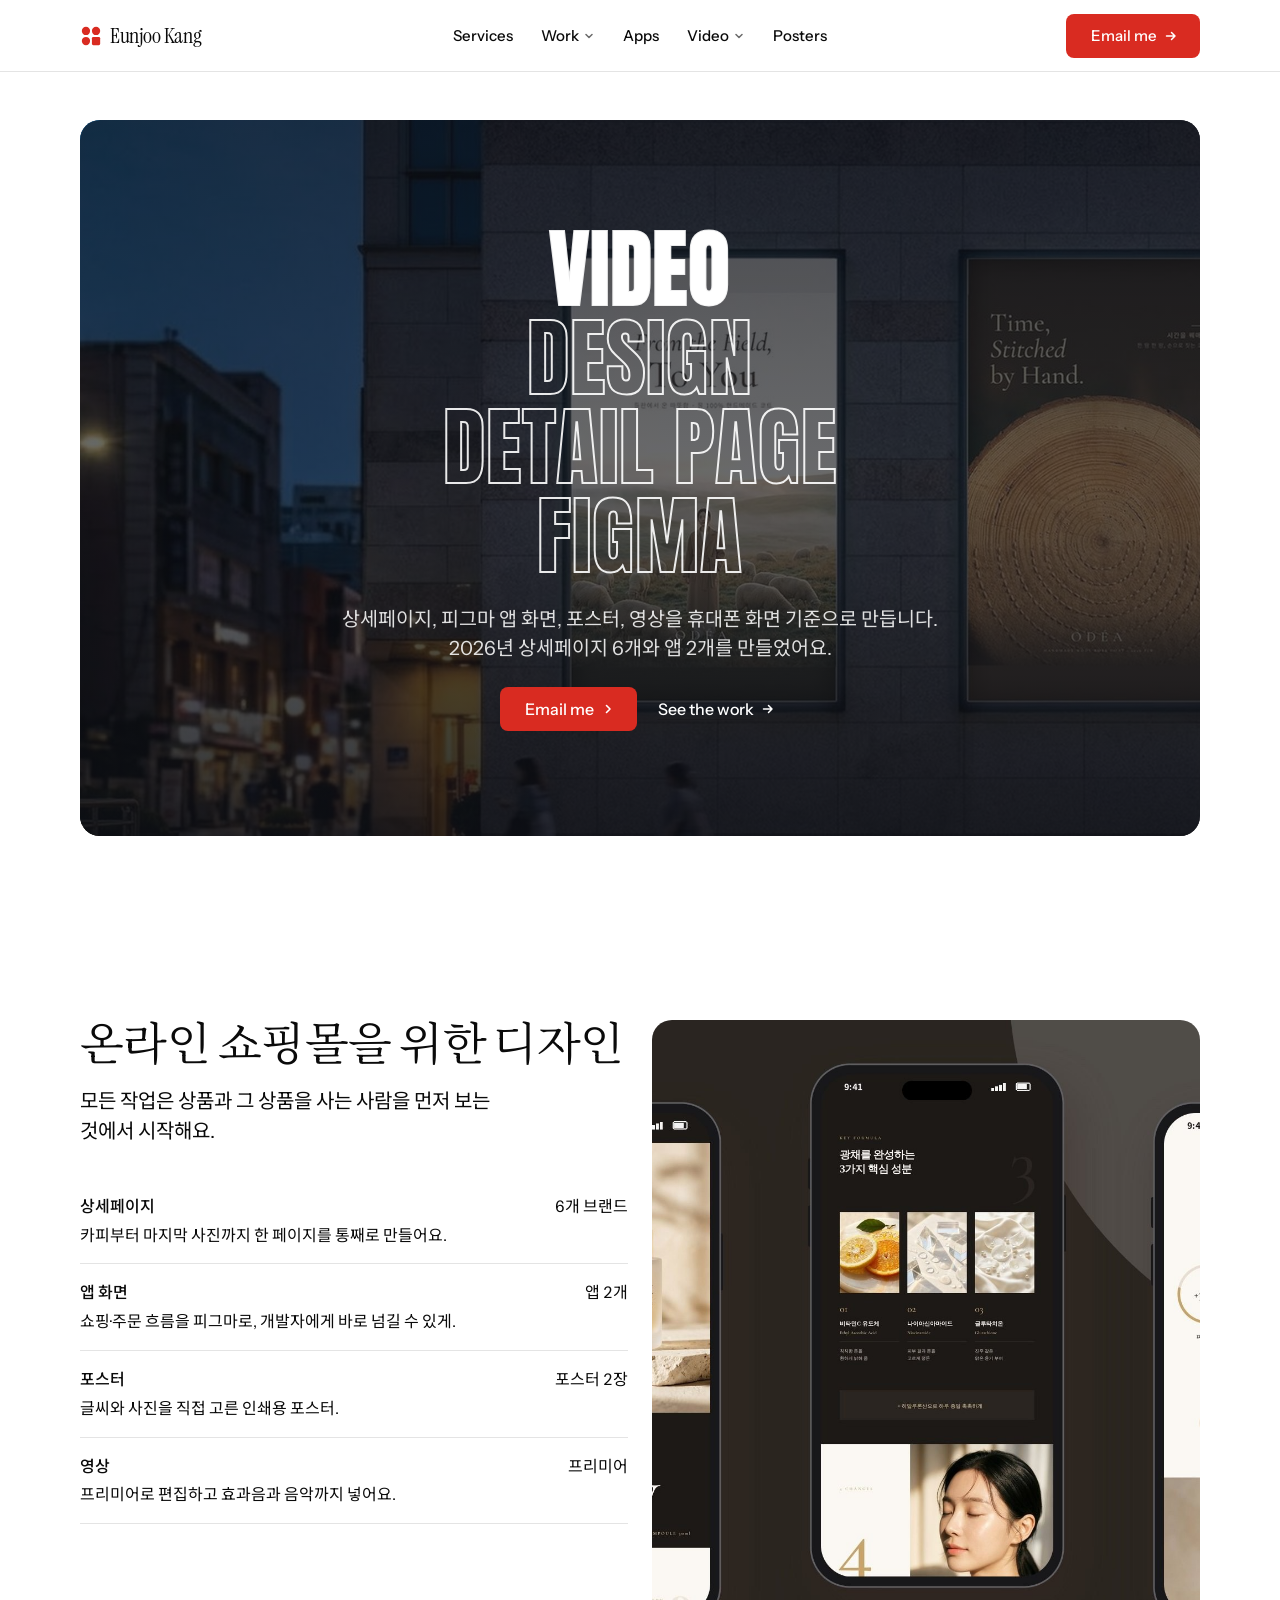
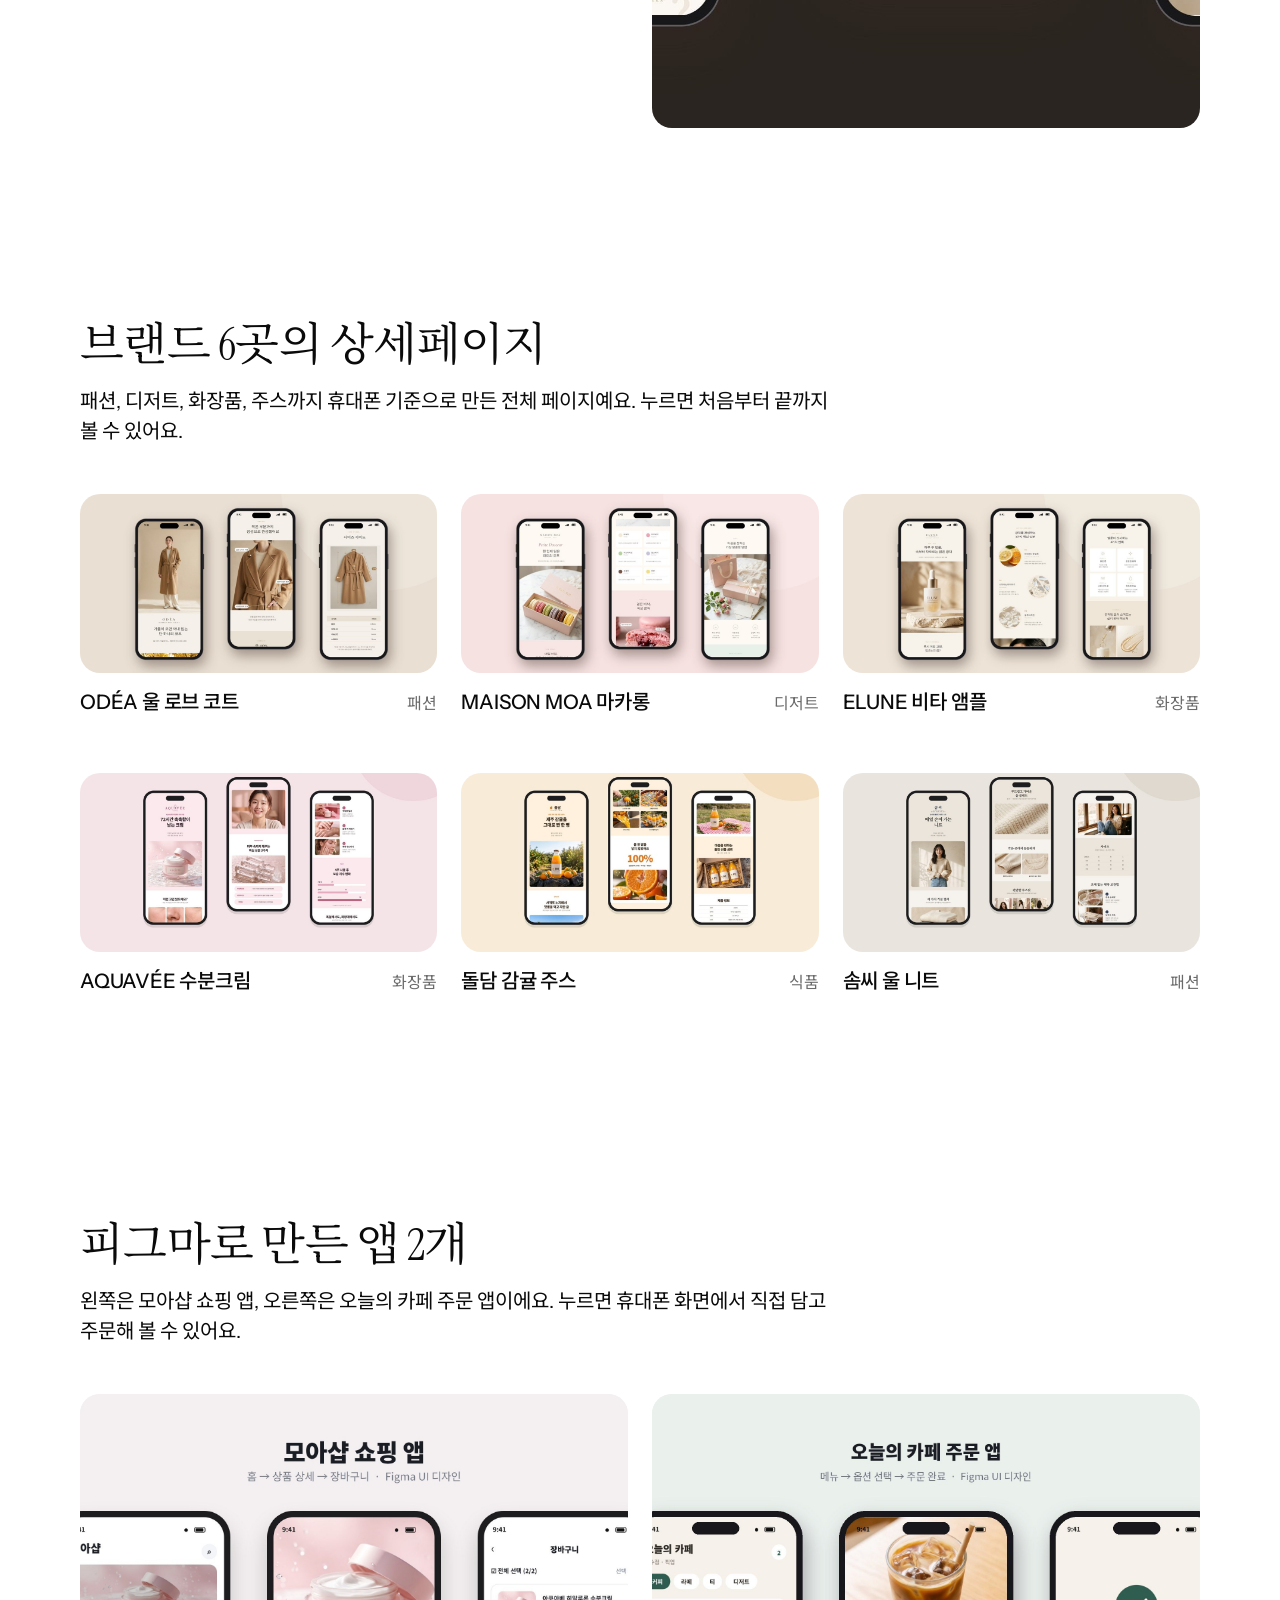
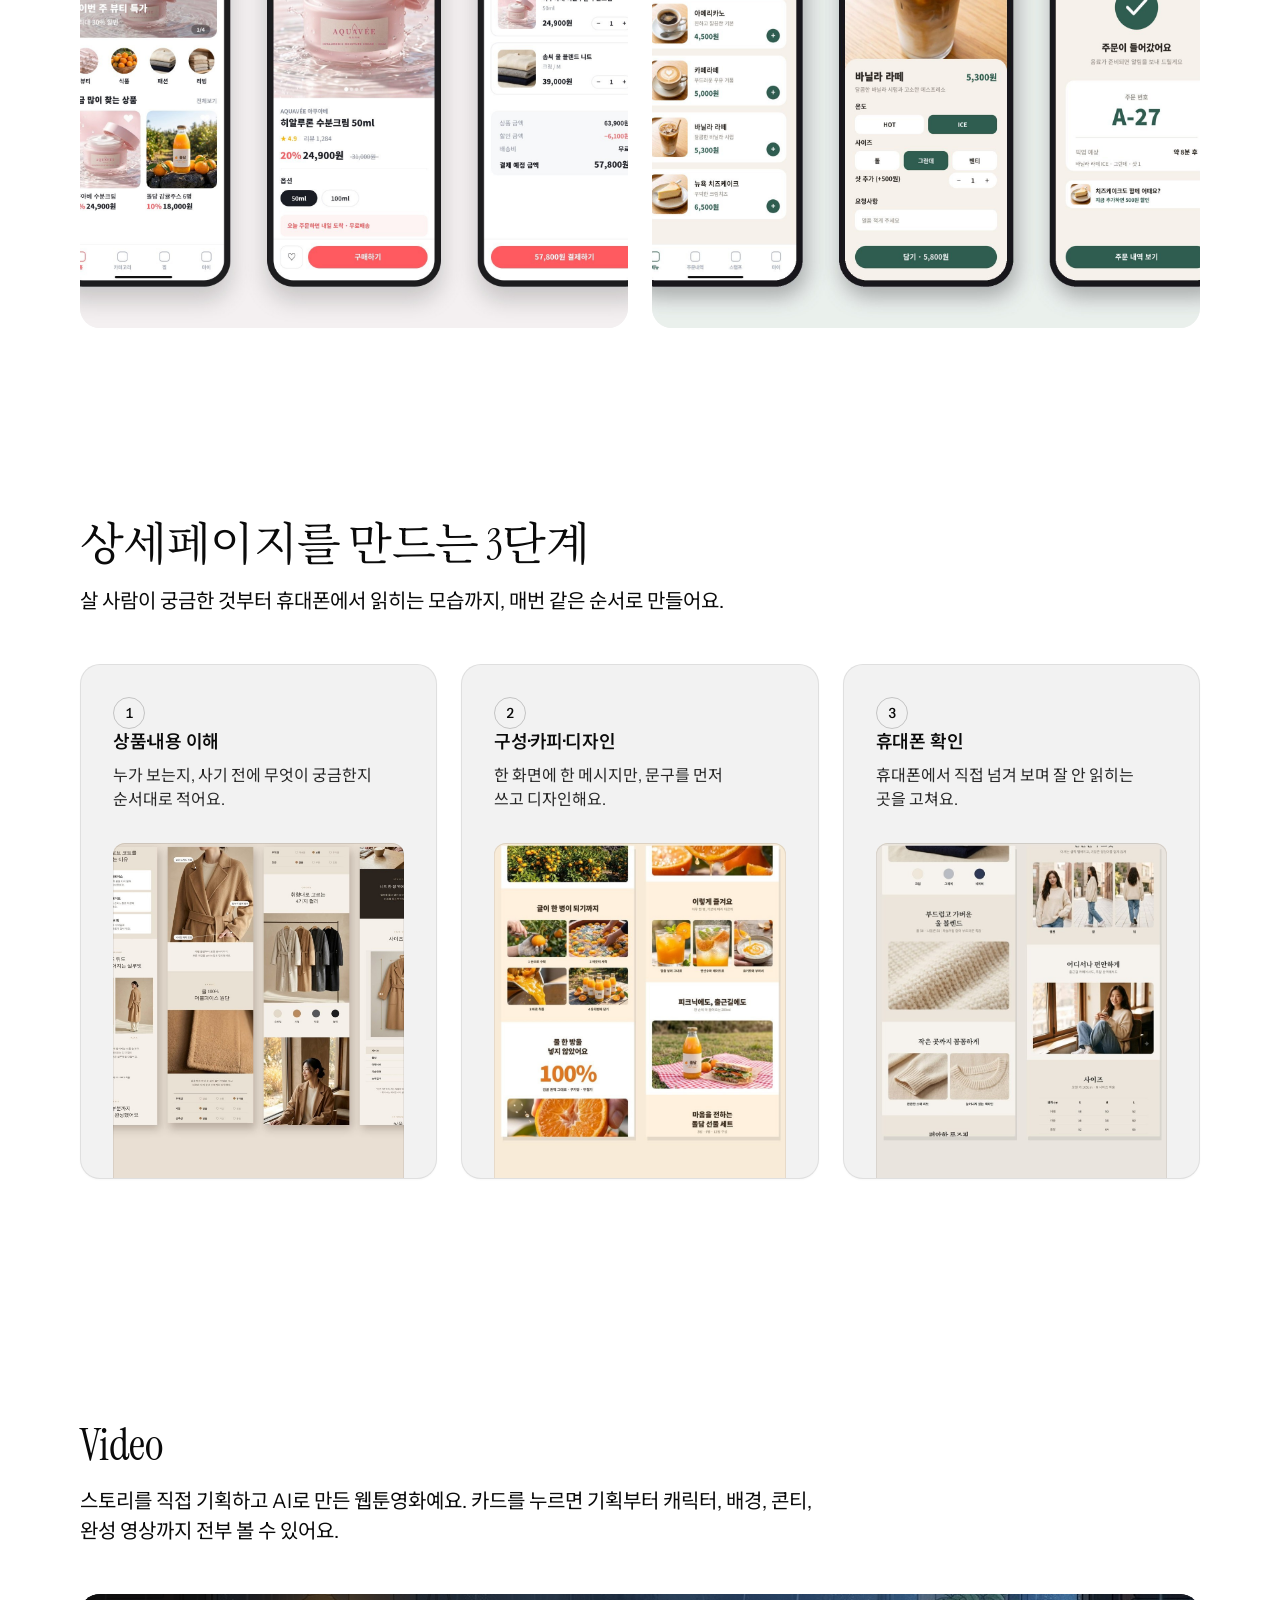
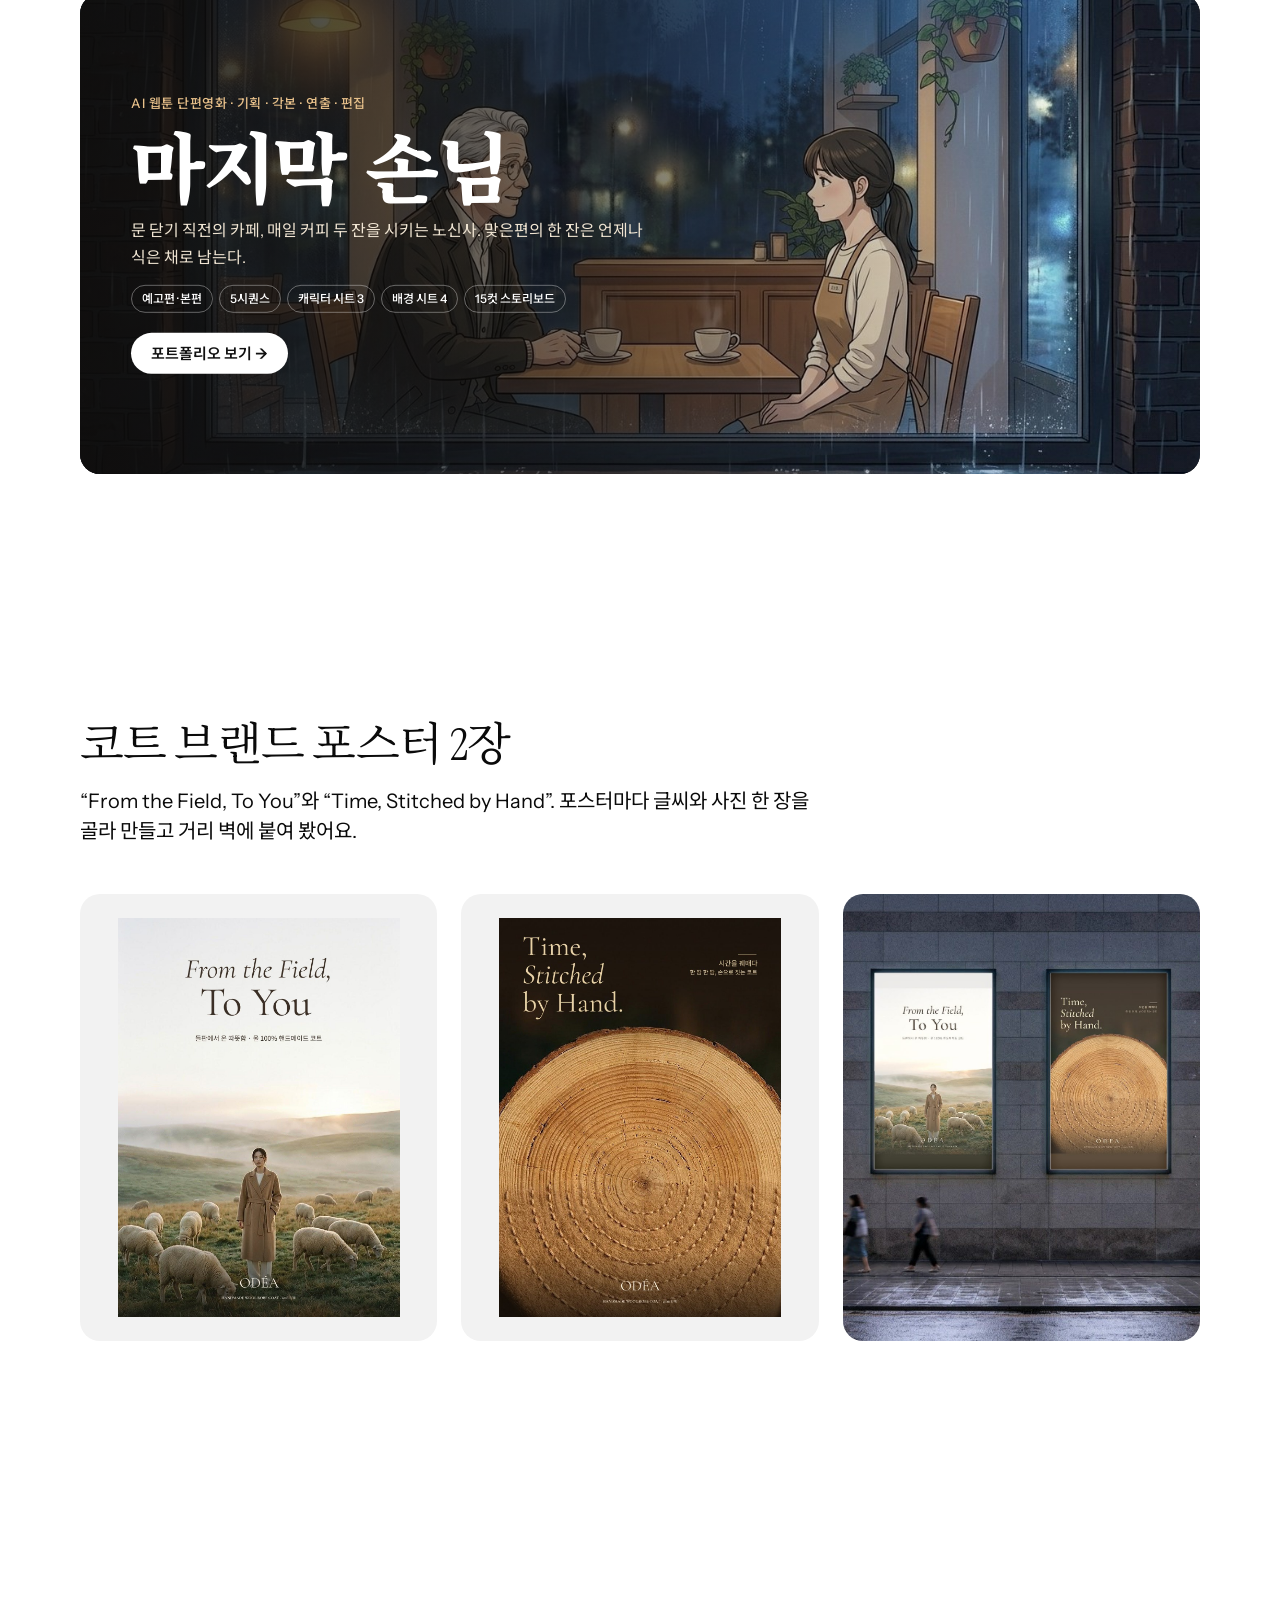
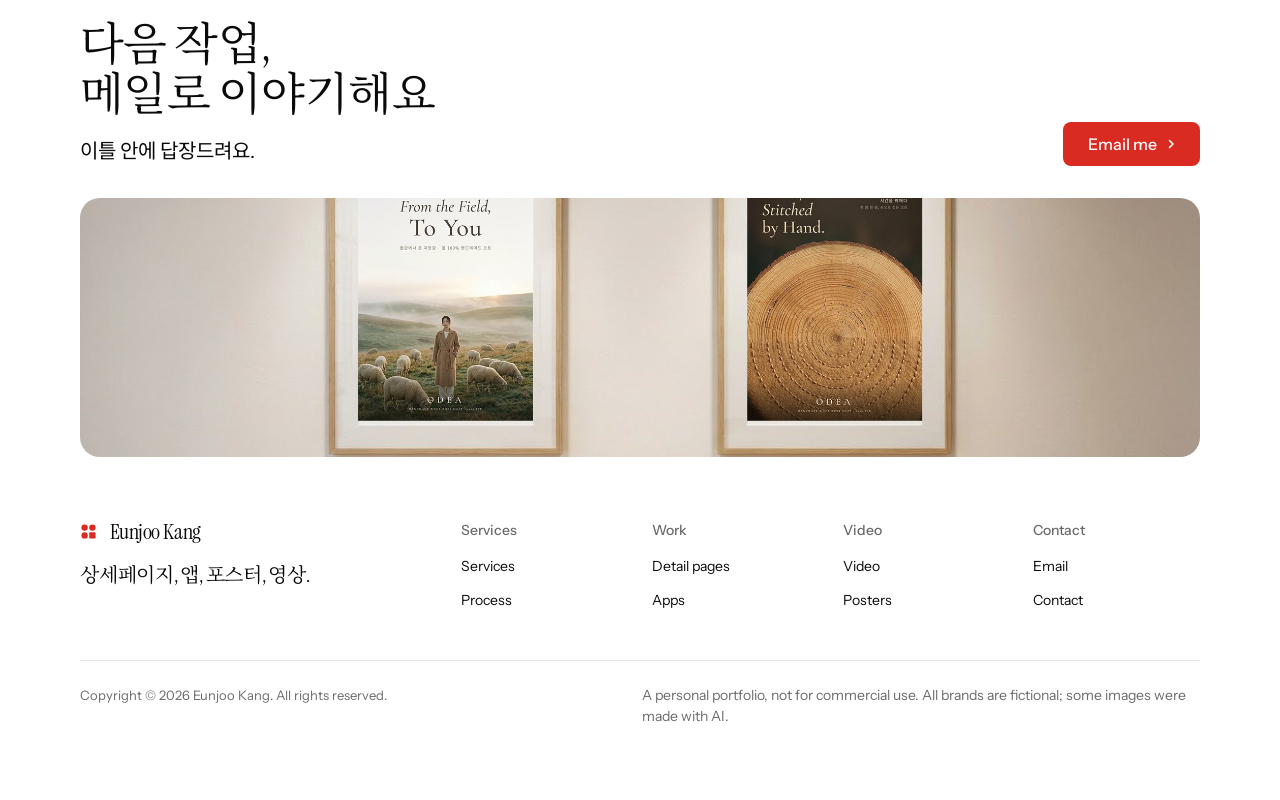
==== commit 52952ac7: "상세페이지 팝업: 사진 불러오는 동안 '불러오는 중' 표시 Co-Authored-By: Claude Opus 5.5 <noreply@anthropic.com> Claude-Sess" ====
--- a/index.html
+++ b/index.html
@@ -100,6 +100,7 @@
   .viewer__body > img, .viewer__body > video { display: block; width: 100%; max-width: 860px; height: auto; border-radius: var(--r-sm); background: #fff; }
   .viewer__body > img.is-long { max-width: 480px; }
   .viewer__msg:empty { display: none; }
+  .viewer__body > img.is-loading { min-height: 60vh; max-width: 480px; background: #fff url("data:image/svg+xml,%3Csvg xmlns='http://www.w3.org/2000/svg' width='140' height='24'%3E%3Ctext x='70' y='16' text-anchor='middle' font-family='sans-serif' font-size='14' fill='%23888'%3E%EB%B6%88%EB%9F%AC%EC%98%A4%EB%8A%94 %EC%A4%91...%3C/text%3E%3C/svg%3E") center/140px 24px no-repeat; }
   /* admin page (#admin): replaces the site while open */
   html.is-admin header.nav, html.is-admin main, html.is-admin footer.closing { display: none !important; }
   .admin { max-width: 1120px; margin: 0 auto; padding: 48px max(16px, env(safe-area-inset-left, 0px)) 96px max(16px, env(safe-area-inset-right, 0px)); font-family: var(--font-text); color: var(--ink); }
